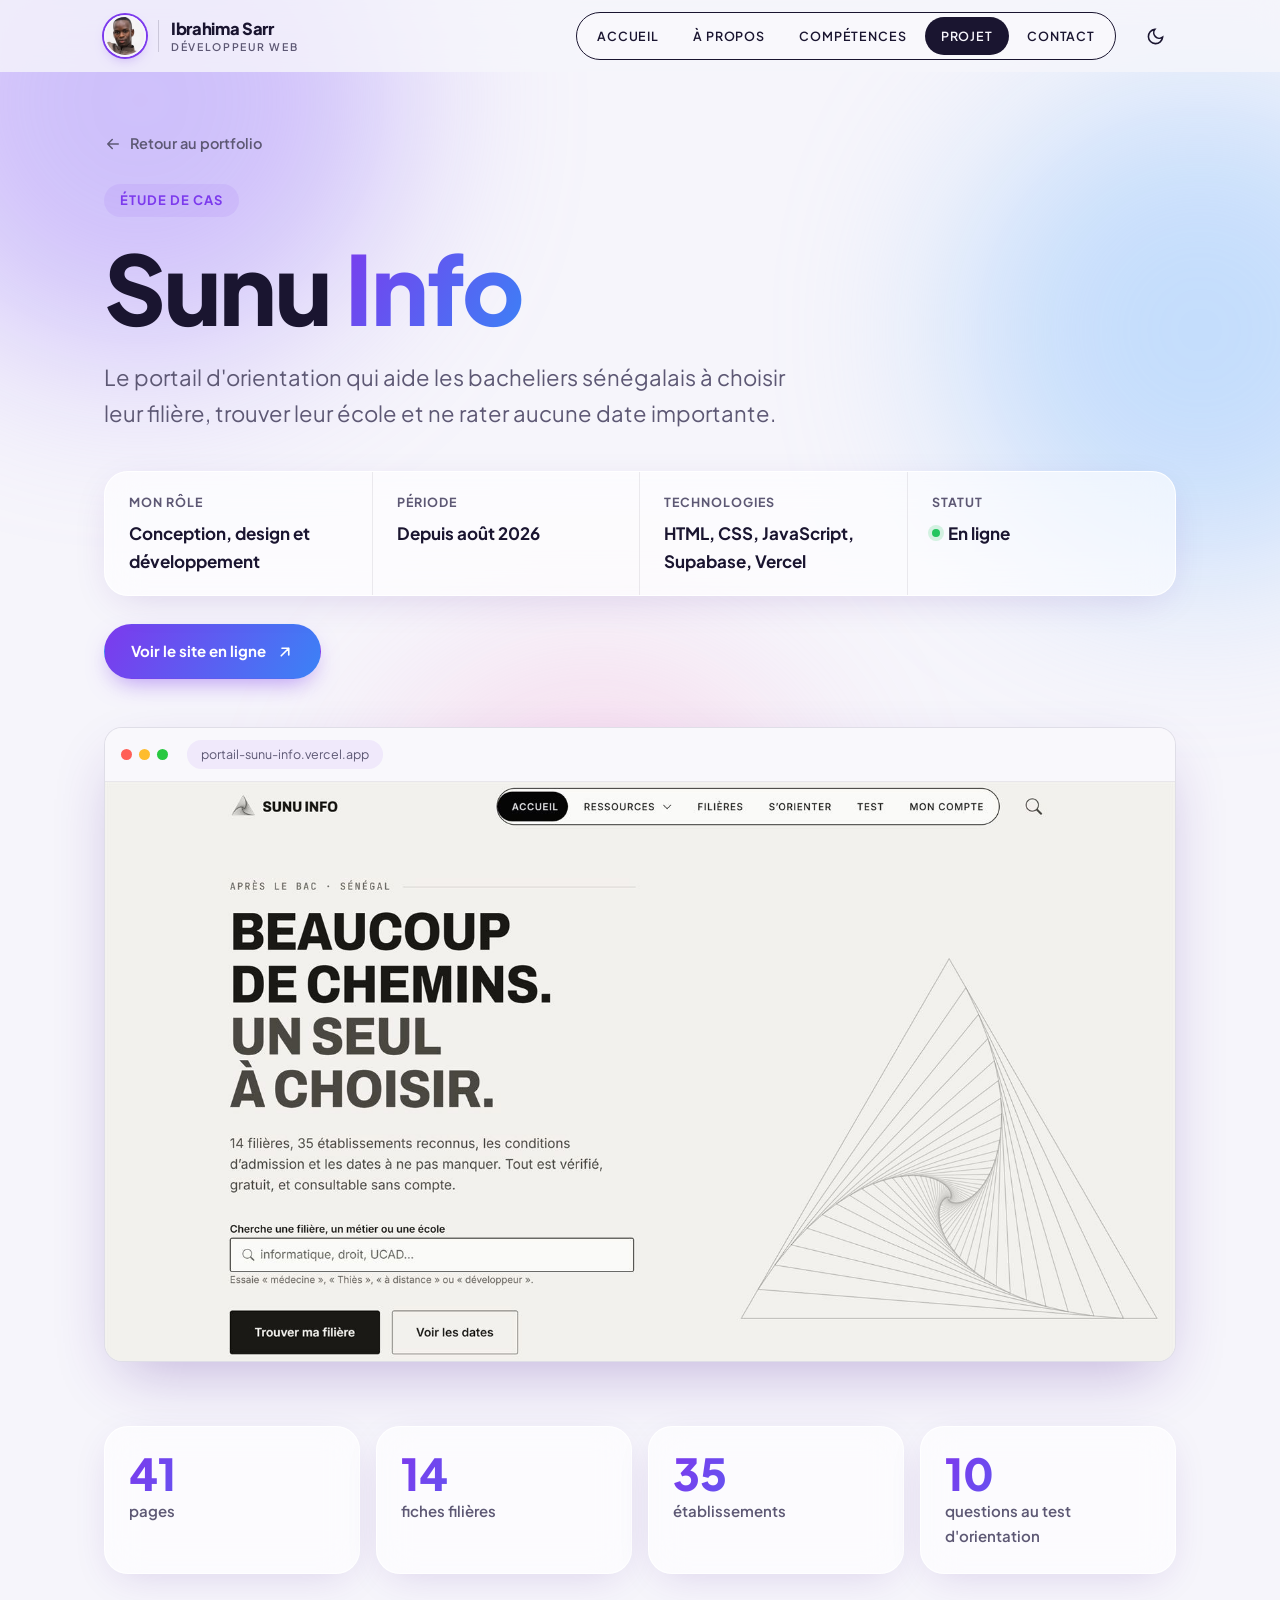
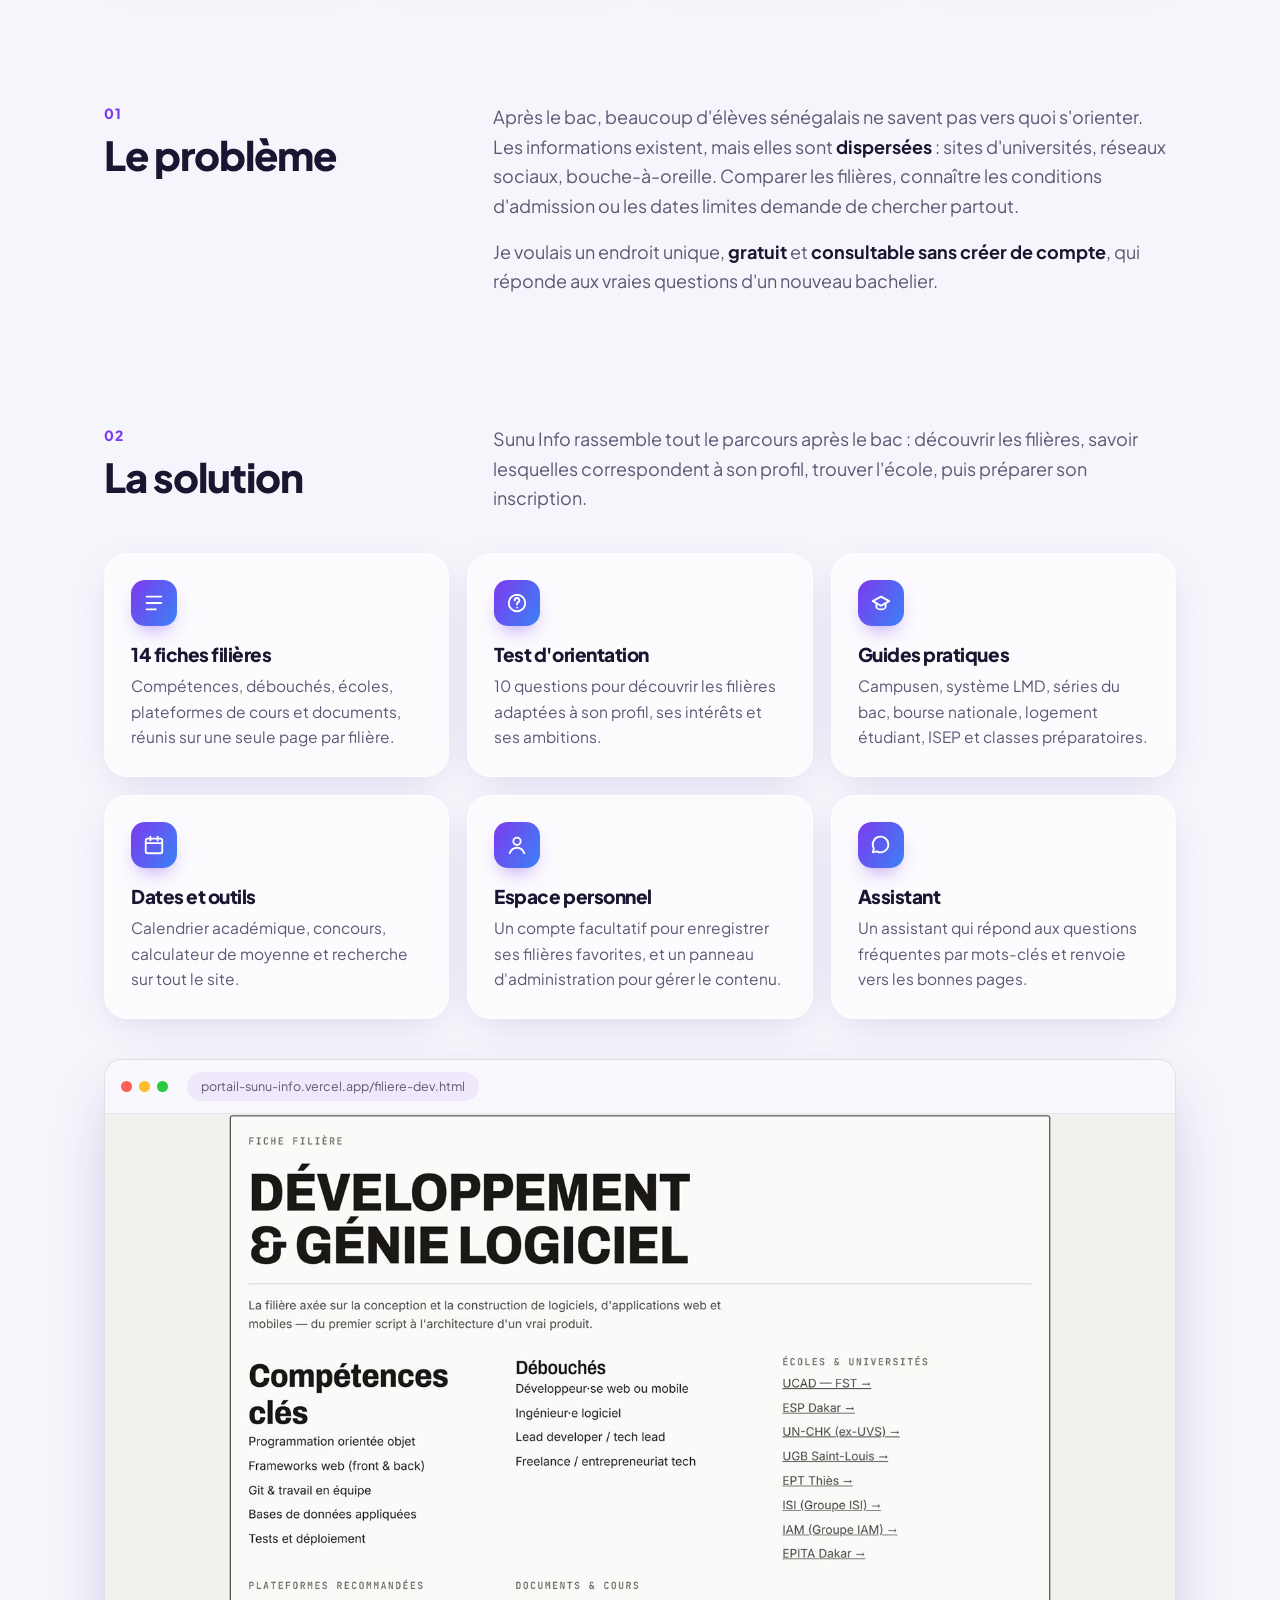
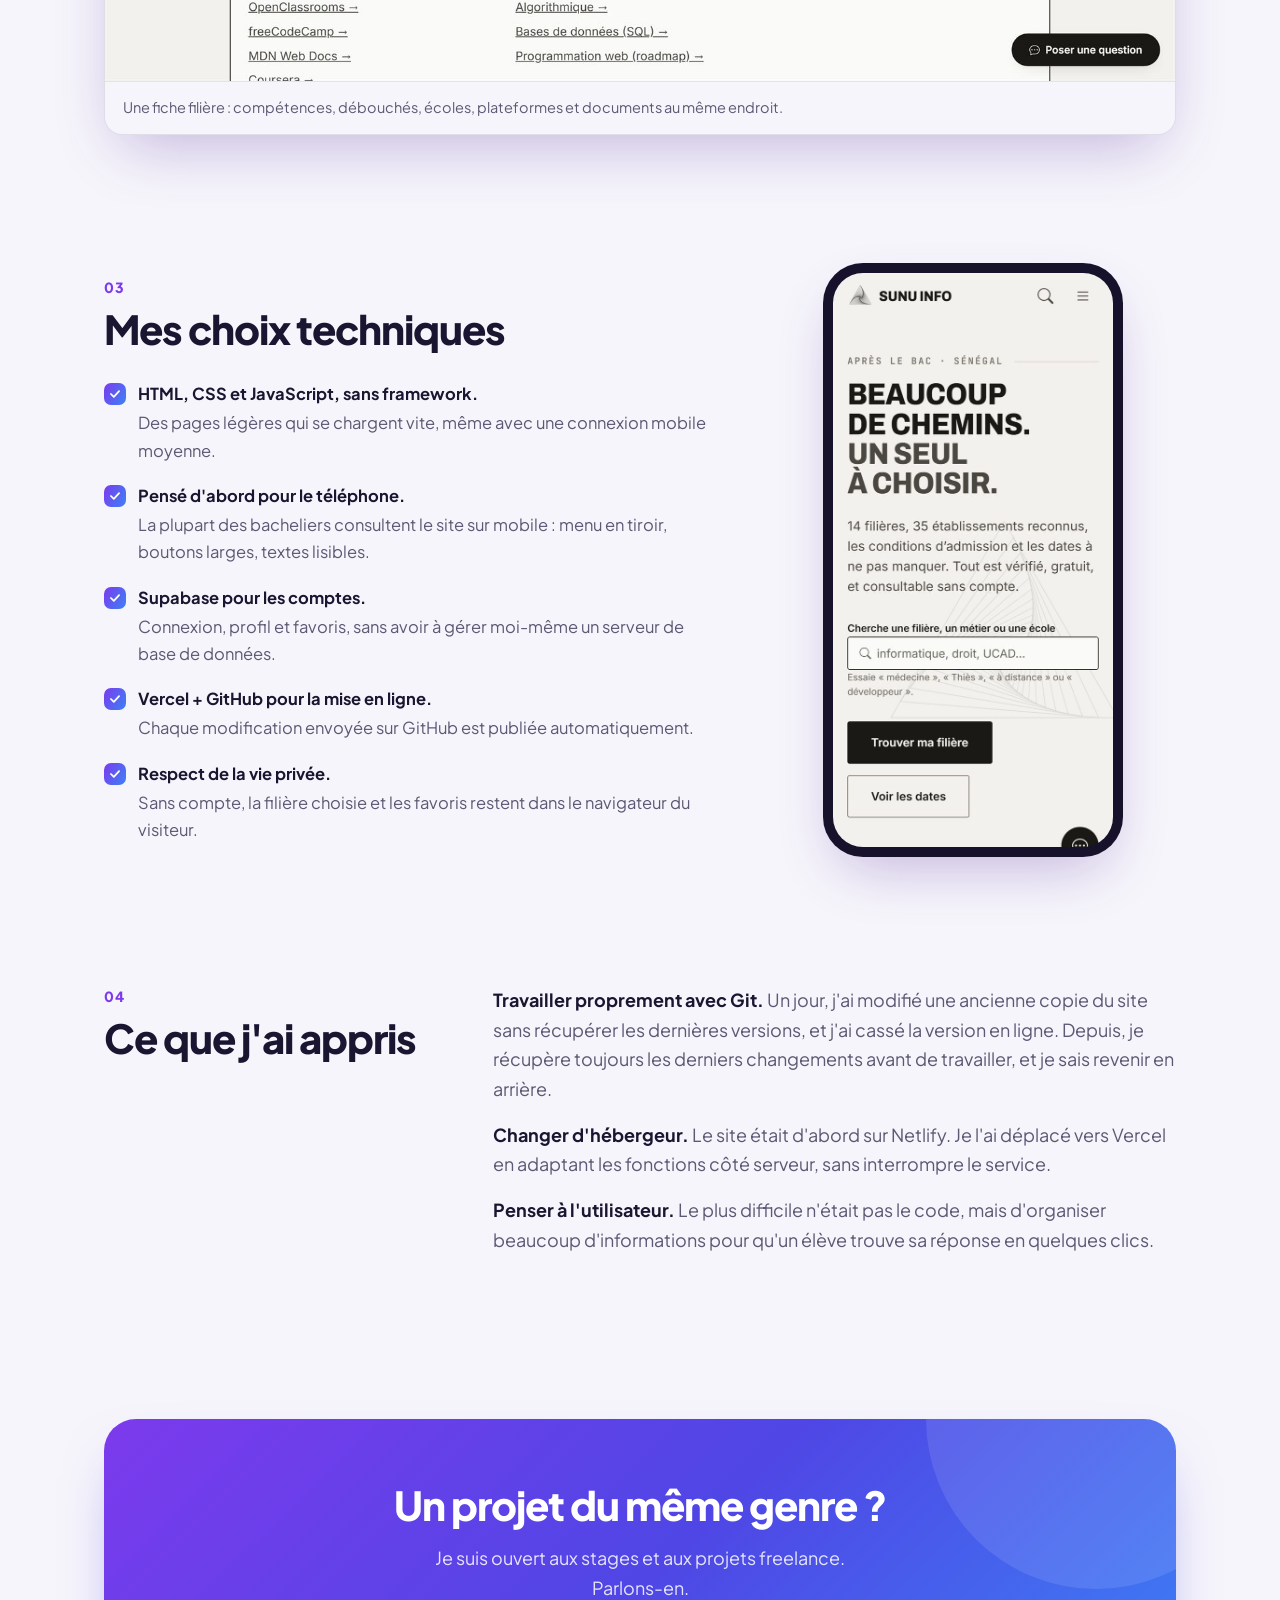
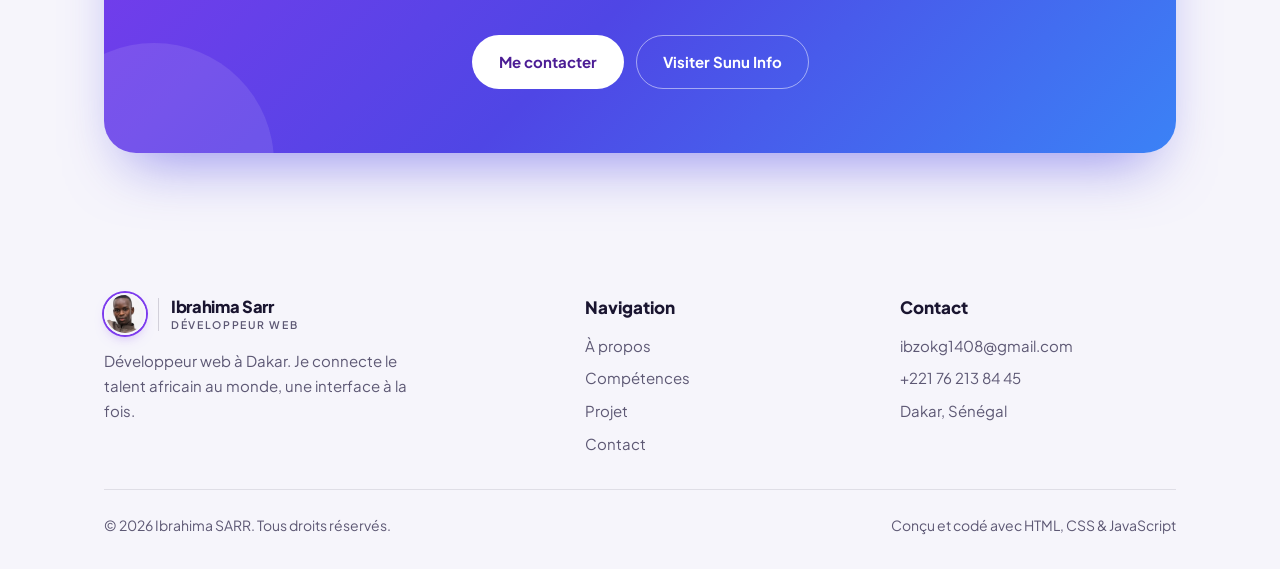
==== sunu-info.html @ 71fe31dd "Étude de cas Sunu Info avec vraies captures d'écran - Nouvelle page sunu-info.html : problème, solut" ====
<!DOCTYPE html>
<html lang="fr">
<head>
  <meta charset="UTF-8">
  <meta name="viewport" content="width=device-width, initial-scale=1.0">

  <!-- ===== Référencement (SEO) ===== -->
  <title>Sunu Info, étude de cas — Ibrahima SARR</title>
  <meta name="description" content="Étude de cas de Sunu Info, le portail d'orientation après le bac au Sénégal conçu et développé par Ibrahima SARR : problème, solution, choix techniques et apprentissages.">
  <meta name="author" content="Ibrahima SARR">
  <link rel="canonical" href="https://portfolioibrahimasarr.vercel.app/sunu-info.html">
  <meta name="theme-color" content="#16122b">

  <meta property="og:type" content="article">
  <meta property="og:locale" content="fr_FR">
  <meta property="og:site_name" content="Ibrahima SARR">
  <meta property="og:title" content="Sunu Info, étude de cas — Ibrahima SARR">
  <meta property="og:description" content="Comment j'ai conçu un portail d'orientation gratuit pour les bacheliers sénégalais.">
  <meta property="og:url" content="https://portfolioibrahimasarr.vercel.app/sunu-info.html">
  <meta property="og:image" content="https://portfolioibrahimasarr.vercel.app/images/sunu-info.png">
  <meta property="og:image:width" content="1200">
  <meta property="og:image:height" content="630">
  <meta name="twitter:card" content="summary_large_image">
  <meta name="twitter:title" content="Sunu Info, étude de cas — Ibrahima SARR">
  <meta name="twitter:description" content="Comment j'ai conçu un portail d'orientation gratuit pour les bacheliers sénégalais.">
  <meta name="twitter:image" content="https://portfolioibrahimasarr.vercel.app/images/sunu-info.png">

  <link rel="icon" href="images/favicon.svg" type="image/svg+xml">

  <link rel="preconnect" href="https://fonts.googleapis.com">
  <link rel="preconnect" href="https://fonts.gstatic.com" crossorigin>
  <link href="https://fonts.googleapis.com/css2?family=Plus+Jakarta+Sans:wght@400;500;600;700;800&display=swap" rel="stylesheet">

  <link rel="stylesheet" href="style.css">

  <script>
    try {
      var t = localStorage.getItem('theme');
      if (t) document.documentElement.setAttribute('data-theme', t);
    } catch (e) {}
  </script>
</head>
<body>

  <div class="fond-deco" aria-hidden="true">
    <span class="tache tache--1"></span>
    <span class="tache tache--2"></span>
    <span class="tache tache--3"></span>
  </div>

  <!-- ===== EN-TÊTE ===== -->
  <header class="entete" id="entete">
    <div class="conteneur entete__barre">
      <a href="index.html" class="logo" aria-label="Retour à l'accueil du portfolio">
        <img class="logo__mark" src="images/ibrahima-sarr-portrait.jpg" alt="" width="40" height="40">
        <span class="logo__texte"><span class="logo__nom">Ibrahima Sarr</span><span class="logo__role">Développeur web</span></span>
      </a>

      <nav class="nav" id="nav" aria-label="Navigation principale">
        <span class="nav__pilule" aria-hidden="true"></span>
        <a href="index.html#accueil">Accueil</a>
        <a href="index.html#apropos">À propos</a>
        <a href="index.html#competences">Compétences</a>
        <a href="index.html#projets" aria-current="page">Projet</a>
        <a href="index.html#contact">Contact</a>
      </nav>

      <div class="entete__actions">
        <button class="btn-icone" id="btn-theme" type="button" aria-label="Changer de thème">
          <svg class="ico-lune" viewBox="0 0 24 24" aria-hidden="true"><path d="M21 12.8A9 9 0 1 1 11.2 3a7 7 0 0 0 9.8 9.8z"/></svg>
          <svg class="ico-soleil" viewBox="0 0 24 24" aria-hidden="true"><circle cx="12" cy="12" r="4"/><path d="M12 2v2M12 20v2M4.9 4.9l1.4 1.4M17.7 17.7l1.4 1.4M2 12h2M20 12h2M4.9 19.1l1.4-1.4M17.7 6.3l1.4-1.4"/></svg>
        </button>
        <button class="btn-icone burger" id="btn-menu" type="button" aria-label="Ouvrir le menu" aria-expanded="false" aria-controls="nav">
          <span></span><span></span><span></span>
        </button>
      </div>
    </div>
    <span class="progression" id="progression" aria-hidden="true"></span>
  </header>

  <main class="cas" id="haut-de-page">

    <!-- ===== EN-TÊTE DE L'ÉTUDE DE CAS ===== -->
    <section class="cas__intro">
      <div class="conteneur">
        <a href="index.html#projets" class="cas__retour">
          <svg viewBox="0 0 24 24" aria-hidden="true"><path d="M19 12H5M11 6l-6 6 6 6"/></svg>
          Retour au portfolio
        </a>
        <p class="surtitre">Étude de cas</p>
        <h1>Sunu <span class="degrade">Info</span></h1>
        <p class="cas__accroche">
          Le portail d'orientation qui aide les bacheliers sénégalais à choisir leur filière,
          trouver leur école et ne rater aucune date importante.
        </p>

        <dl class="cas__fiche verre">
          <div><dt>Mon rôle</dt><dd>Conception, design et développement</dd></div>
          <div><dt>Période</dt><dd>Depuis août 2026</dd></div>
          <div><dt>Technologies</dt><dd>HTML, CSS, JavaScript, Supabase, Vercel</dd></div>
          <div><dt>Statut</dt><dd><span class="point"></span> En ligne</dd></div>
        </dl>

        <div class="cas__boutons">
          <a href="https://portail-sunu-info.vercel.app" target="_blank" rel="noopener" class="btn btn--plein">
            Voir le site en ligne
            <svg viewBox="0 0 24 24" aria-hidden="true"><path d="M7 17 17 7M8 7h9v9"/></svg>
          </a>
        </div>
      </div>
    </section>

    <!-- Capture principale dans un faux navigateur -->
    <div class="conteneur">
      <figure class="navigateur revele">
        <div class="navigateur__barre" aria-hidden="true">
          <span></span><span></span><span></span>
          <em>portail-sunu-info.vercel.app</em>
        </div>
        <img src="images/sunu-info/accueil.jpg" alt="Page d'accueil de Sunu Info : « Beaucoup de chemins. Un seul à choisir. » avec une barre de recherche" width="1600" height="867" decoding="async">
      </figure>
    </div>

    <!-- ===== CHIFFRES ===== -->
    <section class="section section--serree">
      <div class="conteneur">
        <ul class="cas__chiffres revele">
          <li class="verre"><strong class="degrade" data-compteur="41">41</strong><span>pages</span></li>
          <li class="verre"><strong class="degrade" data-compteur="14">14</strong><span>fiches filières</span></li>
          <li class="verre"><strong class="degrade" data-compteur="35">35</strong><span>établissements</span></li>
          <li class="verre"><strong class="degrade" data-compteur="10">10</strong><span>questions au test d'orientation</span></li>
        </ul>
      </div>
    </section>

    <!-- ===== LE PROBLÈME ===== -->
    <section class="section section--serree">
      <div class="conteneur cas__bloc revele">
        <div class="cas__titre">
          <p class="cas__numero">01</p>
          <h2>Le problème</h2>
        </div>
        <div class="cas__texte">
          <p>
            Après le bac, beaucoup d'élèves sénégalais ne savent pas vers quoi s'orienter. Les informations
            existent, mais elles sont <strong>dispersées</strong> : sites d'universités, réseaux sociaux,
            bouche-à-oreille. Comparer les filières, connaître les conditions d'admission ou les dates
            limites demande de chercher partout.
          </p>
          <p>
            Je voulais un endroit unique, <strong>gratuit</strong> et <strong>consultable sans créer de compte</strong>,
            qui réponde aux vraies questions d'un nouveau bachelier.
          </p>
        </div>
      </div>
    </section>

    <!-- ===== LA SOLUTION ===== -->
    <section class="section section--serree">
      <div class="conteneur">
        <div class="cas__bloc revele">
          <div class="cas__titre">
            <p class="cas__numero">02</p>
            <h2>La solution</h2>
          </div>
          <div class="cas__texte">
            <p>
              Sunu Info rassemble tout le parcours après le bac : découvrir les filières, savoir lesquelles
              correspondent à son profil, trouver l'école, puis préparer son inscription.
            </p>
          </div>
        </div>

        <div class="cas__fonctions">
          <article class="fonction verre lumiere revele">
            <span class="fonction__ico"><svg viewBox="0 0 24 24" aria-hidden="true"><path d="M4 5h16M4 12h16M4 19h10"/></svg></span>
            <h3>14 fiches filières</h3>
            <p>Compétences, débouchés, écoles, plateformes de cours et documents, réunis sur une seule page par filière.</p>
          </article>
          <article class="fonction verre lumiere revele">
            <span class="fonction__ico"><svg viewBox="0 0 24 24" aria-hidden="true"><circle cx="12" cy="12" r="9"/><path d="M9.5 9a2.5 2.5 0 1 1 3.5 2.3c-.6.3-1 .9-1 1.6v.6M12 17h.01"/></svg></span>
            <h3>Test d'orientation</h3>
            <p>10 questions pour découvrir les filières adaptées à son profil, ses intérêts et ses ambitions.</p>
          </article>
          <article class="fonction verre lumiere revele">
            <span class="fonction__ico"><svg viewBox="0 0 24 24" aria-hidden="true"><path d="M3 10 12 5l9 5-9 5-9-5z"/><path d="M7 12v4c0 1.5 2.2 3 5 3s5-1.5 5-3v-4"/></svg></span>
            <h3>Guides pratiques</h3>
            <p>Campusen, système LMD, séries du bac, bourse nationale, logement étudiant, ISEP et classes préparatoires.</p>
          </article>
          <article class="fonction verre lumiere revele">
            <span class="fonction__ico"><svg viewBox="0 0 24 24" aria-hidden="true"><rect x="3" y="5" width="18" height="16" rx="2"/><path d="M3 10h18M8 3v4M16 3v4"/></svg></span>
            <h3>Dates et outils</h3>
            <p>Calendrier académique, concours, calculateur de moyenne et recherche sur tout le site.</p>
          </article>
          <article class="fonction verre lumiere revele">
            <span class="fonction__ico"><svg viewBox="0 0 24 24" aria-hidden="true"><circle cx="12" cy="8" r="4"/><path d="M4 21c1.5-4 4.5-6 8-6s6.5 2 8 6"/></svg></span>
            <h3>Espace personnel</h3>
            <p>Un compte facultatif pour enregistrer ses filières favorites, et un panneau d'administration pour gérer le contenu.</p>
          </article>
          <article class="fonction verre lumiere revele">
            <span class="fonction__ico"><svg viewBox="0 0 24 24" aria-hidden="true"><path d="M20 11.5a8.5 8.5 0 0 1-12.6 7.4L3 20l1.2-4.2A8.5 8.5 0 1 1 20 11.5z"/></svg></span>
            <h3>Assistant</h3>
            <p>Un assistant qui répond aux questions fréquentes par mots-clés et renvoie vers les bonnes pages.</p>
          </article>
        </div>

        <figure class="navigateur revele">
          <div class="navigateur__barre" aria-hidden="true">
            <span></span><span></span><span></span>
            <em>portail-sunu-info.vercel.app/filiere-dev.html</em>
          </div>
          <img src="images/sunu-info/fiche-filiere.jpg" alt="Fiche de la filière Développement et génie logiciel : compétences clés, débouchés et écoles" width="1600" height="848" loading="lazy" decoding="async">
          <figcaption>Une fiche filière : compétences, débouchés, écoles, plateformes et documents au même endroit.</figcaption>
        </figure>
      </div>
    </section>

    <!-- ===== CHOIX TECHNIQUES ===== -->
    <section class="section section--serree">
      <div class="conteneur cas__mobile">
        <div class="revele">
          <div class="cas__titre">
            <p class="cas__numero">03</p>
            <h2>Mes choix techniques</h2>
          </div>
          <ul class="cas__choix">
            <li>
              <strong>HTML, CSS et JavaScript, sans framework.</strong>
              Des pages légères qui se chargent vite, même avec une connexion mobile moyenne.
            </li>
            <li>
              <strong>Pensé d'abord pour le téléphone.</strong>
              La plupart des bacheliers consultent le site sur mobile : menu en tiroir, boutons larges, textes lisibles.
            </li>
            <li>
              <strong>Supabase pour les comptes.</strong>
              Connexion, profil et favoris, sans avoir à gérer moi-même un serveur de base de données.
            </li>
            <li>
              <strong>Vercel + GitHub pour la mise en ligne.</strong>
              Chaque modification envoyée sur GitHub est publiée automatiquement.
            </li>
            <li>
              <strong>Respect de la vie privée.</strong>
              Sans compte, la filière choisie et les favoris restent dans le navigateur du visiteur.
            </li>
          </ul>
        </div>
        <figure class="telephone revele">
          <img src="images/sunu-info/mobile.jpg" alt="Accueil de Sunu Info sur téléphone" width="600" height="1231" loading="lazy" decoding="async">
        </figure>
      </div>
    </section>

    <!-- ===== APPRENTISSAGES ===== -->
    <section class="section section--serree">
      <div class="conteneur cas__bloc revele">
        <div class="cas__titre">
          <p class="cas__numero">04</p>
          <h2>Ce que j'ai appris</h2>
        </div>
        <div class="cas__texte">
          <p>
            <strong>Travailler proprement avec Git.</strong> Un jour, j'ai modifié une ancienne copie du site
            sans récupérer les dernières versions, et j'ai cassé la version en ligne. Depuis, je récupère
            toujours les derniers changements avant de travailler, et je sais revenir en arrière.
          </p>
          <p>
            <strong>Changer d'hébergeur.</strong> Le site était d'abord sur Netlify. Je l'ai déplacé vers Vercel
            en adaptant les fonctions côté serveur, sans interrompre le service.
          </p>
          <p>
            <strong>Penser à l'utilisateur.</strong> Le plus difficile n'était pas le code, mais d'organiser
            beaucoup d'informations pour qu'un élève trouve sa réponse en quelques clics.
          </p>
        </div>
      </div>
    </section>

    <!-- ===== APPEL À L'ACTION ===== -->
    <section class="section">
      <div class="conteneur">
        <div class="contact contact--centre revele">
          <div class="contact__texte">
            <h2>Un projet du même genre&nbsp;?</h2>
            <p class="contact__intro">Je suis ouvert aux stages et aux projets freelance. Parlons-en.</p>
            <div class="contact__boutons">
              <a href="index.html#contact" class="btn btn--blanc">Me contacter</a>
              <a href="https://portail-sunu-info.vercel.app" target="_blank" rel="noopener" class="btn btn--transparent">Visiter Sunu Info</a>
            </div>
          </div>
        </div>
      </div>
    </section>

  </main>

  <!-- ===== PIED DE PAGE ===== -->
  <footer class="pied">
    <div class="conteneur">
      <div class="pied__grille">
        <div class="pied__marque">
          <a href="index.html" class="logo">
            <img class="logo__mark" src="images/ibrahima-sarr-portrait.jpg" alt="" width="40" height="40">
            <span class="logo__texte"><span class="logo__nom">Ibrahima Sarr</span><span class="logo__role">Développeur web</span></span>
          </a>
          <p>Développeur web à Dakar. Je connecte le talent africain au monde, une interface à la fois.</p>
        </div>
        <div>
          <p class="pied__titre">Navigation</p>
          <ul class="pied__liens">
            <li><a href="index.html#apropos">À propos</a></li>
            <li><a href="index.html#competences">Compétences</a></li>
            <li><a href="index.html#projets">Projet</a></li>
            <li><a href="index.html#contact">Contact</a></li>
          </ul>
        </div>
        <div>
          <p class="pied__titre">Contact</p>
          <ul class="pied__liens">
            <li><a href="mailto:ibzokg1408@gmail.com">ibzokg1408@gmail.com</a></li>
            <li><a href="tel:+221762138445">+221 76 213 84 45</a></li>
            <li>Dakar, Sénégal</li>
          </ul>
        </div>
      </div>
      <div class="pied__bas">
        <p>© <span id="annee">2026</span> Ibrahima SARR. Tous droits réservés.</p>
        <p>Conçu et codé avec HTML, CSS &amp; JavaScript</p>
      </div>
    </div>
  </footer>

  <a href="#haut-de-page" class="haut" id="haut" aria-label="Retour en haut">
    <svg class="haut__anneau" viewBox="0 0 48 48" aria-hidden="true"><circle cx="24" cy="24" r="22"/><circle class="haut__progres" id="haut-progres" cx="24" cy="24" r="22"/></svg>
    <svg class="haut__fleche" viewBox="0 0 24 24" aria-hidden="true"><path d="M12 19V5M6 11l6-6 6 6"/></svg>
  </a>

  <div class="toast" id="toast" role="status" aria-live="polite"></div>

  <script src="script.js"></script>
</body>
</html>
---- style.css ----
/* =========================================================
   Portfolio — Ibrahima SARR
   Style « moderne et lumineux » : fond clair, dégradés
   violet / bleu, cartes en verre. Mode sombre disponible.
   ========================================================= */

/* ----- Couleurs et réglages ----- */
:root {
  --fond: #f6f5fb;
  --texte: #1a1530;
  --texte-doux: #5d5874;
  --violet: #7c3aed;
  --bleu: #3b82f6;
  --rose: #ec4899;
  --degrade: linear-gradient(120deg, var(--violet), var(--bleu));
  --verre: rgba(255, 255, 255, .62);
  --verre-bord: rgba(255, 255, 255, .9);
  --puce: rgba(124, 58, 237, .08);
  --puce-texte: #5b21b6;
  --ombre: 0 10px 40px -12px rgba(76, 29, 149, .18);
  --ombre-forte: 0 24px 60px -18px rgba(76, 29, 149, .32);
  --tache-opacite: .5;

  --rayon: 24px;
  --largeur: 1120px;
  --police: "Plus Jakarta Sans", system-ui, sans-serif;
  color-scheme: light;
}

/* Thème sombre : choisi par le bouton */
:root[data-theme="dark"] {
  --fond: #0e0b1f;
  --texte: #f1eefb;
  --texte-doux: #a9a3c2;
  --violet: #a78bfa;
  --bleu: #60a5fa;
  --verre: rgba(255, 255, 255, .055);
  --verre-bord: rgba(255, 255, 255, .1);
  --puce: rgba(167, 139, 250, .12);
  --puce-texte: #d8ccff;
  --ombre: 0 10px 40px -12px rgba(0, 0, 0, .5);
  --ombre-forte: 0 24px 60px -18px rgba(0, 0, 0, .7);
  --tache-opacite: .28;
  color-scheme: dark;
}

/* ----- Base ----- */
*, *::before, *::after { box-sizing: border-box; }
html { scroll-behavior: smooth; scroll-padding-top: 100px; }
body {
  margin: 0;
  background: var(--fond);
  color: var(--texte);
  font-family: var(--police);
  font-size: 17px;
  line-height: 1.65;
  -webkit-font-smoothing: antialiased;
  overflow-x: hidden;
  transition: background .3s, color .3s;
}
img { max-width: 100%; display: block; }
a { color: inherit; }
h1, h2, h3 { line-height: 1.12; margin: 0; letter-spacing: -0.025em; font-weight: 800; }
p { margin: 0; }
ul { margin: 0; }
:focus-visible { outline: 2px solid var(--violet); outline-offset: 3px; border-radius: 8px; }

.conteneur { width: 100%; max-width: var(--largeur); margin: 0 auto; padding: 0 24px; }

/* Texte en dégradé */
.degrade {
  background: var(--degrade);
  -webkit-background-clip: text; background-clip: text;
  color: transparent;
}

/* Effet verre réutilisable */
.verre {
  background: var(--verre);
  border: 1px solid var(--verre-bord);
  border-radius: var(--rayon);
  box-shadow: var(--ombre);
  backdrop-filter: blur(18px);
  -webkit-backdrop-filter: blur(18px);
}

/* ----- Fond décoratif ----- */
.fond-deco { position: fixed; inset: 0; z-index: -1; overflow: hidden; pointer-events: none; }
.tache { position: absolute; border-radius: 50%; filter: blur(90px); opacity: var(--tache-opacite); }
.tache--1 { width: 520px; height: 520px; background: #a78bfa; top: -160px; left: -120px; }
.tache--2 { width: 480px; height: 480px; background: #93c5fd; top: 10%; right: -160px; }
.tache--3 { width: 420px; height: 420px; background: #f9a8d4; bottom: -180px; left: 30%; opacity: calc(var(--tache-opacite) * .7); }

/* ----- Boutons ----- */
.btn {
  display: inline-flex; align-items: center; justify-content: center; gap: 10px;
  padding: 14px 26px; border-radius: 999px;
  font-weight: 700; font-size: 15px; text-decoration: none;
  border: 1px solid transparent; cursor: pointer;
  transition: transform .2s, box-shadow .2s, background .2s;
}
.btn:hover { transform: translateY(-2px); }
.btn svg { width: 18px; height: 18px; fill: none; stroke: currentColor; stroke-width: 2.2; stroke-linecap: round; stroke-linejoin: round; }
.btn--plein { background: var(--degrade); color: #fff; box-shadow: 0 10px 24px -8px rgba(124, 58, 237, .55); }
.btn--plein:hover { box-shadow: 0 14px 30px -8px rgba(124, 58, 237, .7); }
.btn--verre { background: var(--verre); border-color: var(--verre-bord); color: var(--texte); backdrop-filter: blur(12px); box-shadow: var(--ombre); }
.btn--blanc { background: #fff; color: #4c1d95; }
.btn--transparent { color: #fff; border-color: rgba(255, 255, 255, .5); }
.btn--transparent:hover { background: rgba(255, 255, 255, .12); }
.ico-github { fill: currentColor !important; stroke: none !important; }

.btn-icone {
  width: 42px; height: 42px; border-radius: 50%;
  display: grid; place-items: center;
  background: transparent; border: 0; color: var(--texte);
  cursor: pointer; transition: background .2s;
}
.btn-icone:hover { background: var(--puce); }
.btn-icone svg { width: 19px; height: 19px; fill: none; stroke: currentColor; stroke-width: 2; stroke-linecap: round; }

/* Icône lune en clair, soleil en sombre */
.ico-soleil { display: none; }
:root[data-theme="dark"] .ico-lune { display: none; }
:root[data-theme="dark"] .ico-soleil { display: block; }

/* ----- En-tête : même principe que la barre de Sunu Info -----
   Barre pleine largeur floutée, liens en majuscules dans une pilule bordée,
   une pastille foncée glisse sous le lien actif / survolé.
   Le flou est porté par ::before : un backdrop-filter sur l'en-tête lui-même
   deviendrait le bloc conteneur du tiroir mobile en position fixe. */
.entete {
  position: fixed; top: 0; left: 0; right: 0; z-index: 50;
  border-bottom: 1px solid transparent;
  transition: border-color .2s, box-shadow .2s;
}
.entete::before {
  content: ""; position: absolute; inset: 0; z-index: -1;
  background: color-mix(in srgb, var(--fond) 80%, transparent);
  backdrop-filter: saturate(1.4) blur(14px); -webkit-backdrop-filter: saturate(1.4) blur(14px);
}
.entete.defile { border-bottom-color: color-mix(in srgb, var(--texte) 10%, transparent); box-shadow: 0 6px 24px -14px rgba(26, 21, 48, .25); }
.entete__barre { display: flex; align-items: center; gap: 12px; min-height: 72px; }

/* Logo : photo ronde + nom et métier sur deux lignes */
.logo {
  position: relative; z-index: 2;
  display: flex; align-items: center; gap: 12px; margin-right: auto;
  text-decoration: none; white-space: nowrap;
}
.logo__mark {
  width: 42px; height: 42px; border-radius: 50%; flex-shrink: 0; object-fit: cover;
  border: 2px solid var(--fond);
  box-shadow: 0 0 0 2px var(--violet), 0 6px 14px -6px rgba(124, 58, 237, .55);
}
.logo__texte { display: flex; flex-direction: column; line-height: 1.1; padding-left: 12px; border-left: 1px solid color-mix(in srgb, var(--texte) 16%, transparent); }
.logo__nom { font-size: 16.5px; font-weight: 800; letter-spacing: -0.02em; }
.logo__role {
  margin-top: 3px; font-size: 10.5px; font-weight: 600; letter-spacing: .16em; text-transform: uppercase;
  color: var(--texte-doux);
}

/* Bureau : pilule bordée */
.nav {
  position: relative; isolation: isolate;
  display: flex; align-items: center; gap: 2px;
  padding: 4px; margin-right: 6px;
  border: 1px solid var(--texte); border-radius: 999px;
  background: color-mix(in srgb, var(--fond) 70%, #fff);
}
:root[data-theme="dark"] .nav { background: color-mix(in srgb, var(--fond) 85%, #fff); }
.nav a {
  position: relative; z-index: 1;
  display: flex; align-items: center; min-height: 38px; padding: 0 16px;
  border-radius: 999px; text-decoration: none; white-space: nowrap;
  font-size: 12.5px; font-weight: 600; letter-spacing: .07em; text-transform: uppercase;
  color: var(--texte); transition: color .25s;
}
.nav a.sous-pilule { color: var(--fond); }
.nav__pilule {
  position: absolute; z-index: 0; top: 4px; left: 0;
  height: 38px; width: 0; border-radius: 999px;
  background: var(--texte); opacity: 0; pointer-events: none;
  transition: transform .45s cubic-bezier(.22, 1, .36, 1), width .45s cubic-bezier(.22, 1, .36, 1), opacity .2s;
}

.entete__actions { position: relative; z-index: 2; display: flex; gap: 4px; }
.burger { display: none; flex-direction: column; align-items: center; justify-content: center; gap: 4px; padding: 0; }
.burger span { display: block; width: 18px; height: 2px; background: currentColor; border-radius: 2px; transition: transform .25s, opacity .25s; }
.burger[aria-expanded="true"] span:nth-child(1) { transform: translateY(6px) rotate(45deg); }
.burger[aria-expanded="true"] span:nth-child(2) { opacity: 0; }
.burger[aria-expanded="true"] span:nth-child(3) { transform: translateY(-6px) rotate(-45deg); }

/* ----- Accueil ----- */
.hero { position: relative; min-height: 100vh; min-height: 100svh; display: flex; align-items: center; padding: 140px 0 100px; }
.hero__grille { display: grid; grid-template-columns: 1.25fr .85fr; gap: 56px; align-items: center; }

.hero__pastilles { display: flex; flex-wrap: wrap; gap: 10px; margin-bottom: 26px; }
.pastille {
  display: inline-flex; align-items: center; gap: 10px;
  padding: 8px 16px; border-radius: 999px;
  background: var(--verre); border: 1px solid var(--verre-bord); backdrop-filter: blur(12px);
  font-size: 14px; font-weight: 600; color: var(--texte-doux);
}
.pastille svg { width: 16px; height: 16px; fill: none; stroke: var(--violet); stroke-width: 2; }

/* Dégradé qui ondule doucement */
.degrade--anime {
  background: linear-gradient(110deg, var(--violet), var(--bleu), var(--rose), var(--violet));
  background-size: 300% 100%;
  -webkit-background-clip: text; background-clip: text;
  animation: ondule 8s ease-in-out infinite;
}
@keyframes ondule { 50% { background-position: 100% 0; } }

/* Effet machine à écrire */
.machine { background: var(--degrade); -webkit-background-clip: text; background-clip: text; color: transparent; }
.machine__curseur {
  display: inline-block; width: 3px; height: 1em; margin-left: 3px; vertical-align: -0.12em;
  border-radius: 2px; background: var(--violet); animation: clignote 1s steps(1) infinite;
}
@keyframes clignote { 50% { opacity: 0; } }
.sr-only { position: absolute; width: 1px; height: 1px; overflow: hidden; clip: rect(0 0 0 0); white-space: nowrap; }

/* Indicateur « faites défiler » */
.defiler {
  position: absolute; left: 50%; bottom: 28px; translate: -50% 0;
  width: 26px; height: 42px; border-radius: 999px; border: 2px solid color-mix(in srgb, var(--texte) 30%, transparent);
}
.defiler span {
  position: absolute; left: 50%; top: 8px; translate: -50% 0;
  width: 4px; height: 8px; border-radius: 4px; background: var(--violet);
  animation: molette 1.8s ease-in-out infinite;
}
@keyframes molette { 0% { opacity: 0; transform: translateY(0); } 30% { opacity: 1; } 100% { opacity: 0; transform: translateY(14px); } }
.point { display: inline-block; width: 8px; height: 8px; border-radius: 50%; background: #22c55e; box-shadow: 0 0 0 4px rgba(34, 197, 94, .18); flex-shrink: 0; }

.hero h1 { font-size: clamp(42px, 6.4vw, 76px); }
.main { display: inline-block; transform-origin: 70% 70%; animation: coucou 2.4s ease-in-out 1s 2; }
@keyframes coucou {
  0%, 60%, 100% { transform: rotate(0); }
  10%, 30% { transform: rotate(14deg); }
  20%, 40% { transform: rotate(-8deg); }
}
.hero__titre { font-size: clamp(19px, 2.2vw, 24px); font-weight: 700; margin-top: 18px; }
.hero__intro { color: var(--texte-doux); max-width: 540px; margin-top: 16px; font-size: 18px; }
.hero__boutons { display: flex; flex-wrap: wrap; gap: 12px; margin-top: 34px; }

/* Carte profil */
.profil { position: relative; padding: 30px; }
.profil__tete { display: flex; align-items: center; gap: 16px; margin-bottom: 26px; }
.profil__avatar {
  width: 68px; height: 68px; border-radius: 22px; flex-shrink: 0;
  display: grid; place-items: center;
  background: var(--degrade); color: #fff; font-weight: 800; font-size: 22px;
  object-fit: cover; border: 3px solid #fff; outline: 2px solid var(--violet);
  box-shadow: 0 12px 24px -10px rgba(124, 58, 237, .6);
}
.profil__nom { font-weight: 800; font-size: 20px; }
.profil__role { color: var(--texte-doux); font-size: 15px; }
.profil__label { font-size: 13px; font-weight: 700; text-transform: uppercase; letter-spacing: .08em; color: var(--texte-doux); margin-bottom: 12px; }
.profil__liens { display: flex; gap: 10px; margin-top: 22px; }
.profil__liens a {
  width: 44px; height: 44px; border-radius: 14px;
  display: grid; place-items: center;
  background: var(--puce); color: var(--puce-texte);
  transition: transform .2s, background .2s, color .2s;
}
.profil__liens a:hover { transform: translateY(-3px); background: var(--degrade); color: #fff; }
.profil__liens svg, .coord__ico svg, .coord__copier svg {
  width: 20px; height: 20px; fill: none; stroke: currentColor; stroke-width: 1.9; stroke-linecap: round; stroke-linejoin: round;
}
svg.plein { fill: currentColor !important; stroke: none !important; }
.profil__dispo {
  display: flex; align-items: center; gap: 10px;
  margin-top: 18px; padding: 14px 16px; border-radius: 16px;
  background: rgba(34, 197, 94, .1); color: #15803d; font-weight: 600; font-size: 14.5px;
}
:root[data-theme="dark"] .profil__dispo { color: #86efac; }
.profil__flottant {
  position: absolute; padding: 8px 14px; border-radius: 999px;
  background: var(--fond); border: 1px solid var(--verre-bord); box-shadow: var(--ombre);
  font-size: 13px; font-weight: 700; color: var(--violet);
  animation: flotte 5s ease-in-out infinite;
}
.profil__flottant--1 { top: -16px; right: 24px; }
.profil__flottant--2 { bottom: -18px; left: -14px; animation-delay: -2.5s; }
@keyframes flotte { 50% { transform: translateY(-8px); } }

/* Puces (étiquettes) */
.puces { list-style: none; padding: 0; display: flex; flex-wrap: wrap; gap: 8px; }
.puces li {
  font-size: 13.5px; font-weight: 600; padding: 6px 14px; border-radius: 999px;
  background: var(--puce); color: var(--puce-texte);
}

/* ----- Sections ----- */
.section { padding: 100px 0; }
.section__tete { text-align: center; max-width: 680px; margin: 0 auto 52px; }
.surtitre {
  display: inline-block; margin-bottom: 16px;
  padding: 6px 16px; border-radius: 999px;
  background: var(--puce); color: var(--violet);
  font-size: 13px; font-weight: 700; text-transform: uppercase; letter-spacing: .08em;
}
.section h2 { font-size: clamp(30px, 4.4vw, 46px); }

/* À propos */
/* Photo à gauche (sur deux lignes), texte puis chiffres à droite */
.apropos {
  display: grid; grid-template-columns: .9fr 1.4fr; gap: 20px;
  grid-template-areas: "photo texte" "photo chiffres";
}
.apropos__photo { grid-area: photo; position: relative; margin: 0; }
.apropos__texte { grid-area: texte; }
.apropos .chiffres { grid-area: chiffres; grid-template-columns: repeat(3, minmax(0, 1fr)); }
.apropos .chiffres li { flex-direction: column; align-items: flex-start; gap: 6px; }
.apropos .chiffres strong { min-width: 0; }

/* Cadre en dégradé autour de la photo */
.apropos__cadre {
  height: 100%; padding: 6px; border-radius: 28px;
  background: linear-gradient(140deg, var(--violet), var(--bleu) 55%, var(--rose));
  box-shadow: var(--ombre-forte);
}
.apropos__cadre img {
  width: 100%; height: 100%; min-height: 420px; object-fit: cover; object-position: 50% 15%;
  border-radius: 22px; display: block;
}
.apropos__badge {
  position: absolute; display: inline-flex; align-items: center; gap: 8px;
  padding: 10px 16px; border-radius: 999px;
  background: var(--fond); border: 1px solid var(--verre-bord); box-shadow: var(--ombre-forte);
  font-size: 14px; font-weight: 700; color: var(--texte);
  animation: flotte 5s ease-in-out infinite;
}
.apropos__badge--1 { left: -14px; bottom: 64px; }
.apropos__badge--2 { right: -12px; top: 28px; animation-delay: -2.5s; }
.apropos__badge svg { width: 16px; height: 16px; fill: none; stroke: var(--violet); stroke-width: 2.2; stroke-linecap: round; stroke-linejoin: round; }
.apropos__texte { padding: 36px; }
.apropos__texte p { color: var(--texte-doux); font-size: 17.5px; }
.apropos__texte p + p { margin-top: 16px; }
.apropos__texte strong { color: var(--texte); }
.chiffres { list-style: none; padding: 0; display: grid; gap: 20px; }
.chiffres li { padding: 22px 26px; display: flex; align-items: center; gap: 18px; }
.chiffres strong { font-size: 38px; font-weight: 800; line-height: 1; min-width: 92px; }
.chiffres span { color: var(--texte-doux); font-weight: 600; }

/* Compétences */
.competences { display: grid; grid-template-columns: repeat(3, 1fr); gap: 22px; }
.comp-carte { padding: 32px; transition: transform .3s, box-shadow .3s; }
.comp-carte:hover { transform: translateY(-6px); box-shadow: var(--ombre-forte); }
.comp-carte__ico {
  width: 54px; height: 54px; border-radius: 16px; margin-bottom: 22px;
  display: grid; place-items: center; background: var(--degrade);
  box-shadow: 0 10px 20px -8px rgba(124, 58, 237, .55);
}
.comp-carte__ico svg { width: 26px; height: 26px; fill: none; stroke: #fff; stroke-width: 2; stroke-linecap: round; stroke-linejoin: round; }
.comp-carte h3 { font-size: 22px; margin-bottom: 8px; }
.comp-carte p { color: var(--texte-doux); font-size: 15.5px; margin-bottom: 22px; }

/* Projet */
.projet {
  display: grid; grid-template-columns: 1.15fr 1fr; overflow: hidden;
  padding: 14px; gap: 10px;
  transition: transform .3s, box-shadow .3s;
}
.projet:hover { transform: translateY(-4px); box-shadow: var(--ombre-forte); }
.projet__image {
  display: grid; place-items: center; border-radius: 16px; overflow: hidden;
  background: #f2f0ec;
}
.projet__image img { width: 100%; height: 100%; object-fit: cover; object-position: 0 0; transition: transform .6s; }
.projet:hover .projet__image img { transform: scale(1.03); }
.projet__corps { padding: 26px 28px; display: flex; flex-direction: column; gap: 16px; justify-content: center; align-items: flex-start; }
.projet__etiquette { display: inline-flex; align-items: center; gap: 8px; font-size: 14px; font-weight: 700; color: #16a34a; }
:root[data-theme="dark"] .projet__etiquette { color: #86efac; }
.projet h3 { font-size: 36px; }
.projet__corps > p:not(.projet__etiquette) { color: var(--texte-doux); }
.projet__boutons { display: flex; flex-wrap: wrap; gap: 10px; margin-top: 6px; }

/* Contact : grand bloc en dégradé, texte à gauche, coordonnées à droite */
.contact {
  display: grid; grid-template-columns: 1fr 1fr; gap: 48px; align-items: center;
  padding: 64px 56px; border-radius: 32px;
  background: linear-gradient(135deg, #7c3aed, #4f46e5 50%, #3b82f6);
  color: #fff; position: relative; overflow: hidden;
  box-shadow: 0 30px 60px -24px rgba(79, 70, 229, .6);
}
.contact::before, .contact::after {
  content: ""; position: absolute; border-radius: 50%;
  background: rgba(255, 255, 255, .1);
}
.contact::before { width: 340px; height: 340px; top: -170px; right: -90px; }
.contact::after { width: 240px; height: 240px; bottom: -130px; left: -70px; }
.contact > * { position: relative; }
.contact__surtitre {
  display: inline-block; margin-bottom: 16px; padding: 6px 16px; border-radius: 999px;
  background: rgba(255, 255, 255, .16); font-size: 13px; font-weight: 700; text-transform: uppercase; letter-spacing: .08em;
}
.contact h2 { font-size: clamp(32px, 4.4vw, 50px); }
.contact__intro { color: rgba(255, 255, 255, .85); font-size: 18px; margin: 16px 0 32px; max-width: 440px; }
.contact__boutons { display: flex; flex-wrap: wrap; gap: 12px; }

.coordonnees { list-style: none; padding: 0; display: grid; gap: 12px; }
.coord {
  display: flex; align-items: center; gap: 14px;
  padding: 14px 14px 14px 16px; border-radius: 20px;
  background: rgba(255, 255, 255, .12); border: 1px solid rgba(255, 255, 255, .22);
  backdrop-filter: blur(10px); -webkit-backdrop-filter: blur(10px);
  transition: background .2s, transform .2s;
}
.coord:hover { background: rgba(255, 255, 255, .2); transform: translateX(4px); }
.coord__ico {
  width: 46px; height: 46px; border-radius: 14px; flex-shrink: 0;
  display: grid; place-items: center; background: #fff; color: #5b21b6;
}
.coord__texte { display: flex; flex-direction: column; min-width: 0; flex: 1; }
.coord__label { font-size: 12.5px; font-weight: 600; text-transform: uppercase; letter-spacing: .08em; color: rgba(255, 255, 255, .7); }
.coord__valeur { font-weight: 700; font-size: 16.5px; color: #fff; text-decoration: none; overflow-wrap: anywhere; }
a.coord__valeur:hover { text-decoration: underline; text-underline-offset: 3px; }
.coord__copier {
  width: 40px; height: 40px; border-radius: 12px; flex-shrink: 0;
  display: grid; place-items: center; cursor: pointer;
  background: transparent; border: 1px solid rgba(255, 255, 255, .3); color: #fff;
  transition: background .2s;
}
.coord__copier:hover { background: rgba(255, 255, 255, .18); }
.coord__copier svg { width: 18px; height: 18px; }

/* Pied de page */
.pied { padding: 40px 0 32px; }
.pied__grille {
  display: grid; grid-template-columns: 1.6fr 1fr 1fr; gap: 40px;
  padding-bottom: 32px; border-bottom: 1px solid color-mix(in srgb, var(--texte) 10%, transparent);
}
.pied__marque p { color: var(--texte-doux); margin-top: 14px; max-width: 320px; font-size: 15px; }
.pied__titre { font-weight: 800; margin-bottom: 12px; }
.pied__liens { list-style: none; padding: 0; display: grid; gap: 8px; color: var(--texte-doux); font-size: 15px; }
.pied__liens a { text-decoration: none; transition: color .2s; }
.pied__liens a:hover { color: var(--violet); }
.pied__bas { display: flex; justify-content: space-between; flex-wrap: wrap; gap: 8px; padding-top: 24px; font-size: 14px; color: var(--texte-doux); }

/* ----- Bandeau défilant des technologies ----- */
.bandeau {
  overflow: hidden; padding: 22px 0;
  border-block: 1px solid color-mix(in srgb, var(--texte) 8%, transparent);
  background: color-mix(in srgb, var(--fond) 60%, transparent);
  -webkit-mask-image: linear-gradient(90deg, transparent, #000 10%, #000 90%, transparent);
  mask-image: linear-gradient(90deg, transparent, #000 10%, #000 90%, transparent);
}
.bandeau__piste { display: flex; align-items: center; gap: 28px; width: max-content; animation: defile 40s linear infinite; }
.bandeau span { font-size: clamp(20px, 2.4vw, 28px); font-weight: 800; letter-spacing: -0.02em; white-space: nowrap; }
.bandeau i { font-style: normal; color: var(--violet); font-size: 18px; }
@keyframes defile { to { transform: translateX(calc(-50% - 14px)); } }

/* ----- Halo lumineux qui suit la souris sur les cartes ----- */
.lumiere { position: relative; overflow: hidden; }
.lumiere::after {
  content: ""; position: absolute; inset: 0; pointer-events: none; border-radius: inherit;
  background: radial-gradient(360px circle at var(--mx, 50%) var(--my, 50%), rgba(124, 58, 237, .13), transparent 60%);
  opacity: 0; transition: opacity .3s;
}
.lumiere:hover::after { opacity: 1; }
.lumiere > * { position: relative; z-index: 1; }

/* ----- Barre de progression de lecture ----- */
.progression {
  position: absolute; left: 0; bottom: -1px; width: 100%; height: 3px;
  background: var(--degrade); transform: scaleX(0); transform-origin: 0 50%;
}

/* ----- Bouton retour en haut ----- */
.haut {
  position: fixed; right: 22px; bottom: 22px; z-index: 40;
  width: 52px; height: 52px; border-radius: 50%;
  display: grid; place-items: center;
  background: var(--fond); color: var(--texte); box-shadow: var(--ombre-forte);
  opacity: 0; visibility: hidden; transform: translateY(14px);
  transition: opacity .3s, transform .3s, visibility .3s;
}
.haut.visible { opacity: 1; visibility: visible; transform: none; }
.haut:hover { color: var(--violet); }
.haut__anneau { position: absolute; inset: 0; width: 100%; height: 100%; transform: rotate(-90deg); }
.haut__anneau circle { fill: none; stroke-width: 3; stroke: color-mix(in srgb, var(--texte) 10%, transparent); }
.haut__anneau .haut__progres { stroke: var(--violet); stroke-linecap: round; stroke-dasharray: 138.2; stroke-dashoffset: 138.2; }
.haut__fleche { width: 20px; height: 20px; fill: none; stroke: currentColor; stroke-width: 2.2; stroke-linecap: round; stroke-linejoin: round; }

/* ----- Message « Copié ! » ----- */
.toast {
  position: fixed; left: 50%; bottom: 28px; z-index: 60; translate: -50% 0;
  padding: 12px 20px; border-radius: 999px;
  background: var(--texte); color: var(--fond); font-weight: 700; font-size: 14.5px;
  box-shadow: var(--ombre-forte);
  opacity: 0; transform: translateY(16px); pointer-events: none;
  transition: opacity .25s, transform .25s;
}
.toast.visible { opacity: 1; transform: none; }

/* ----- Apparition au défilement ----- */
.revele { opacity: 0; transform: translateY(26px); transition: opacity .7s ease, transform .7s ease; }
.revele.visible { opacity: 1; transform: none; }
@media (prefers-reduced-motion: reduce) {
  html { scroll-behavior: auto; }
  .revele { opacity: 1; transform: none; transition: none; }
  .main, .profil__flottant, .apropos__badge, .degrade--anime, .bandeau__piste, .defiler span, .machine__curseur { animation: none; }
}

/* ----- Tablette ----- */
@media (max-width: 960px) {
  .hero__grille { grid-template-columns: minmax(0, 1fr); gap: 56px; }
  .profil { max-width: 460px; }
  .apropos { grid-template-columns: minmax(0, 1fr); grid-template-areas: "photo" "texte" "chiffres"; }
  .apropos__photo { width: 100%; max-width: 400px; justify-self: center; margin-bottom: 12px; }
  .apropos__cadre img { min-height: 0; aspect-ratio: 4 / 5; }
  .chiffres { grid-template-columns: repeat(3, minmax(0, 1fr)); }
  .chiffres li { flex-direction: column; align-items: flex-start; gap: 6px; }
  .chiffres strong { min-width: 0; }
  .competences { grid-template-columns: 1fr 1fr; }
  .projet { grid-template-columns: minmax(0, 1fr); }
  .contact { grid-template-columns: minmax(0, 1fr); gap: 36px; padding: 56px 40px; }
}

/* ----- Menu en tiroir (tablette et mobile) -----
   clip-path plutôt que translateX : un panneau fixe translaté hors écran
   élargit la zone défilable ; un découpage ne le fait pas. */
@media (max-width: 900px) {
  .burger { display: flex; }
  .nav {
    position: fixed; top: 0; right: 0; bottom: 0; z-index: 1;
    width: min(22rem, 100%); margin: 0;
    flex-direction: column; align-items: stretch; gap: 4px;
    padding: 88px 16px 24px;
    background: var(--fond); border: 0; border-left: 1px solid color-mix(in srgb, var(--texte) 12%, transparent);
    border-radius: 0; box-shadow: var(--ombre-forte);
    clip-path: inset(0 0 0 100%); visibility: hidden;
    transition: clip-path .3s cubic-bezier(.4, 0, 1, 1), visibility 0s linear .3s;
  }
  :root[data-theme="dark"] .nav { background: var(--fond); }
  .nav.ouvert {
    clip-path: inset(0); visibility: visible;
    transition: clip-path .4s cubic-bezier(.22, 1, .36, 1), visibility 0s;
  }
  .nav a { min-height: 48px; padding: 0 18px; font-size: 16px; letter-spacing: 0; text-transform: none; color: var(--texte-doux); }
  .nav a:hover { color: var(--texte); background: var(--puce); }
  .nav a.actif { color: var(--fond); background: var(--texte); font-weight: 700; }
  .nav__pilule { display: none; }
}

/* ----- Mobile ----- */
@media (max-width: 760px) {
  body { font-size: 16px; }
  .conteneur { padding: 0 16px; }
  .section { padding: 72px 0; }
  .section__tete { margin-bottom: 36px; }

  .entete__barre { min-height: 64px; }
  .hero { padding-top: 116px; min-height: auto; }
  .hero__intro { font-size: 16.5px; }
  .profil { padding: 24px; }
  .profil__flottant--2 { left: 10px; }

  .apropos__texte { padding: 26px; }
  .apropos__photo { max-width: 320px; }
  .apropos__badge { font-size: 13px; padding: 8px 13px; }
  .apropos__badge--1 { left: -8px; }
  .apropos__badge--2 { right: -8px; }
  .chiffres { gap: 10px; }
  .chiffres li { padding: 16px 14px; }
  .chiffres strong { font-size: 28px; }
  .chiffres span { font-size: 13px; line-height: 1.35; }

  .competences { grid-template-columns: 1fr; }
  .comp-carte { padding: 26px; }
  .projet { padding: 10px; }
  .projet__corps { padding: 18px 14px 14px; }
  .projet h3 { font-size: 30px; }

  .contact { padding: 44px 14px 14px; border-radius: 26px; }
  .contact__texte { padding: 0 6px; }
  .hero__boutons .btn, .contact__boutons .btn, .projet__boutons .btn { flex: 1 1 auto; }
  .defiler { display: none; }
  .coord { padding: 10px; gap: 10px; border-radius: 18px; }
  .coord:hover { transform: none; }
  .coord__ico { width: 38px; height: 38px; border-radius: 12px; }
  .coord__copier { width: 36px; height: 36px; }
  .coord__valeur { font-size: 15px; overflow-wrap: normal; }
  .pied__grille { grid-template-columns: 1fr 1fr; gap: 28px; }
  .pied__marque { grid-column: 1 / -1; }
  .pied__bas { flex-direction: column; }
  .haut { right: 16px; bottom: 16px; width: 48px; height: 48px; }
}

/* ----- Très petits écrans ----- */
@media (max-width: 360px) {
  .logo__texte { display: none; }
}

/* =========================================================
   Page « étude de cas » (sunu-info.html)
   ========================================================= */
.cas__intro { padding: 132px 0 48px; }
.cas__retour {
  display: flex; width: fit-content; align-items: center; gap: 8px; margin-bottom: 28px;
  font-size: 14.5px; font-weight: 600; color: var(--texte-doux); text-decoration: none;
  transition: color .2s, gap .2s;
}
.cas__retour:hover { color: var(--violet); gap: 12px; }
.cas__retour svg { width: 18px; height: 18px; fill: none; stroke: currentColor; stroke-width: 2; stroke-linecap: round; stroke-linejoin: round; }
.cas__intro h1 { font-size: clamp(48px, 8vw, 96px); }
.cas__accroche { font-size: clamp(18px, 2vw, 22px); color: var(--texte-doux); max-width: 720px; margin-top: 18px; }

.cas__fiche {
  display: grid; grid-template-columns: repeat(4, minmax(0, 1fr));
  margin: 40px 0 0; padding: 0; overflow: hidden;
}
.cas__fiche div { padding: 20px 24px; border-right: 1px solid color-mix(in srgb, var(--texte) 8%, transparent); }
.cas__fiche div:last-child { border-right: 0; }
.cas__fiche dt { font-size: 12.5px; font-weight: 700; letter-spacing: .08em; text-transform: uppercase; color: var(--texte-doux); }
.cas__fiche dd { margin: 6px 0 0; font-weight: 700; display: flex; align-items: center; gap: 8px; }
.cas__boutons { margin-top: 28px; }

/* Capture dans un faux navigateur */
.navigateur {
  margin: 0; border-radius: 18px; overflow: hidden;
  background: var(--fond); border: 1px solid color-mix(in srgb, var(--texte) 10%, transparent);
  box-shadow: var(--ombre-forte);
}
.navigateur__barre {
  display: flex; align-items: center; gap: 7px; padding: 12px 16px;
  border-bottom: 1px solid color-mix(in srgb, var(--texte) 8%, transparent);
  background: color-mix(in srgb, var(--fond) 70%, #fff);
}
:root[data-theme="dark"] .navigateur__barre { background: color-mix(in srgb, var(--fond) 88%, #fff); }
.navigateur__barre span { width: 11px; height: 11px; border-radius: 50%; background: #ff5f57; }
.navigateur__barre span:nth-child(2) { background: #febc2e; }
.navigateur__barre span:nth-child(3) { background: #28c840; }
.navigateur__barre em {
  margin-left: 12px; padding: 4px 14px; border-radius: 999px; font-style: normal; font-size: 12.5px;
  color: var(--texte-doux); background: var(--puce); overflow: hidden; text-overflow: ellipsis; white-space: nowrap;
}
.navigateur img { width: 100%; height: auto; }
.navigateur figcaption { padding: 14px 18px; font-size: 14.5px; color: var(--texte-doux); border-top: 1px solid color-mix(in srgb, var(--texte) 8%, transparent); }

.section--serree { padding: 64px 0; }

.cas__chiffres { list-style: none; padding: 0; display: grid; grid-template-columns: repeat(4, minmax(0, 1fr)); gap: 16px; }
.cas__chiffres li { padding: 24px; display: flex; flex-direction: column; gap: 4px; }
.cas__chiffres strong { font-size: 44px; font-weight: 800; line-height: 1; }
.cas__chiffres span { color: var(--texte-doux); font-weight: 600; font-size: 15px; }

/* Bloc texte : titre numéroté à gauche, texte à droite */
.cas__bloc { display: grid; grid-template-columns: 1fr 2fr; gap: 48px; align-items: start; }
.cas__numero { font-size: 14px; font-weight: 800; color: var(--violet); letter-spacing: .1em; margin-bottom: 8px; }
.cas h2 { font-size: clamp(28px, 3.6vw, 40px); }
.cas__texte p { font-size: 18px; color: var(--texte-doux); }
.cas__texte p + p { margin-top: 16px; }
.cas__texte strong { color: var(--texte); }

.cas__fonctions { display: grid; grid-template-columns: repeat(3, minmax(0, 1fr)); gap: 18px; margin: 40px 0; }
.fonction { padding: 26px; }
.fonction__ico {
  width: 46px; height: 46px; border-radius: 14px; margin-bottom: 18px;
  display: grid; place-items: center; background: var(--degrade);
  box-shadow: 0 10px 20px -8px rgba(124, 58, 237, .55);
}
.fonction__ico svg { width: 22px; height: 22px; fill: none; stroke: #fff; stroke-width: 2; stroke-linecap: round; stroke-linejoin: round; }
.fonction h3 { font-size: 19px; margin-bottom: 8px; }
.fonction p { color: var(--texte-doux); font-size: 15.5px; }

/* Choix techniques + capture téléphone */
.cas__mobile { display: grid; grid-template-columns: 1.5fr 1fr; gap: 56px; align-items: center; }
.cas__choix { list-style: none; padding: 0; margin-top: 28px; display: grid; gap: 18px; }
.cas__choix li { position: relative; padding-left: 34px; color: var(--texte-doux); font-size: 16.5px; }
.cas__choix li::before {
  content: ""; position: absolute; left: 0; top: 3px; width: 22px; height: 22px; border-radius: 7px;
  background: url("data:image/svg+xml,%3Csvg xmlns='http://www.w3.org/2000/svg' viewBox='0 0 24 24' fill='none' stroke='white' stroke-width='3' stroke-linecap='round' stroke-linejoin='round'%3E%3Cpath d='m5 12 5 5 9-10'/%3E%3C/svg%3E") center / 14px no-repeat, var(--degrade);
}
.cas__choix strong { display: block; color: var(--texte); margin-bottom: 2px; }
.telephone {
  margin: 0 auto; width: 100%; max-width: 300px; padding: 10px; border-radius: 40px;
  background: #16122b; box-shadow: var(--ombre-forte);
}
.telephone img { width: 100%; height: auto; border-radius: 30px; }

.contact--centre { grid-template-columns: 1fr; text-align: center; }
.contact--centre .contact__intro { margin-inline: auto; }
.contact--centre .contact__boutons { justify-content: center; }

@media (max-width: 960px) {
  .cas__fiche { grid-template-columns: repeat(2, minmax(0, 1fr)); }
  .cas__fiche div:nth-child(2) { border-right: 0; }
  .cas__fiche div:nth-child(-n+2) { border-bottom: 1px solid color-mix(in srgb, var(--texte) 8%, transparent); }
  .cas__chiffres { grid-template-columns: repeat(2, minmax(0, 1fr)); }
  .cas__bloc { grid-template-columns: minmax(0, 1fr); gap: 16px; }
  .cas__fonctions { grid-template-columns: repeat(2, minmax(0, 1fr)); }
  .cas__mobile { grid-template-columns: minmax(0, 1fr); gap: 40px; }
}
@media (max-width: 760px) {
  .cas__intro { padding: 104px 0 32px; }
  .cas__fiche div { padding: 16px; }
  .cas__chiffres { gap: 10px; }
  .cas__chiffres li { padding: 18px 16px; }
  .cas__chiffres strong { font-size: 34px; }
  .cas__chiffres span { font-size: 13.5px; }
  .cas__fonctions { grid-template-columns: minmax(0, 1fr); }
  .cas__texte p { font-size: 16.5px; }
  .navigateur { border-radius: 14px; }
  .navigateur__barre em { font-size: 11px; }
  .telephone { max-width: 240px; }
  .section--serree { padding: 44px 0; }
}
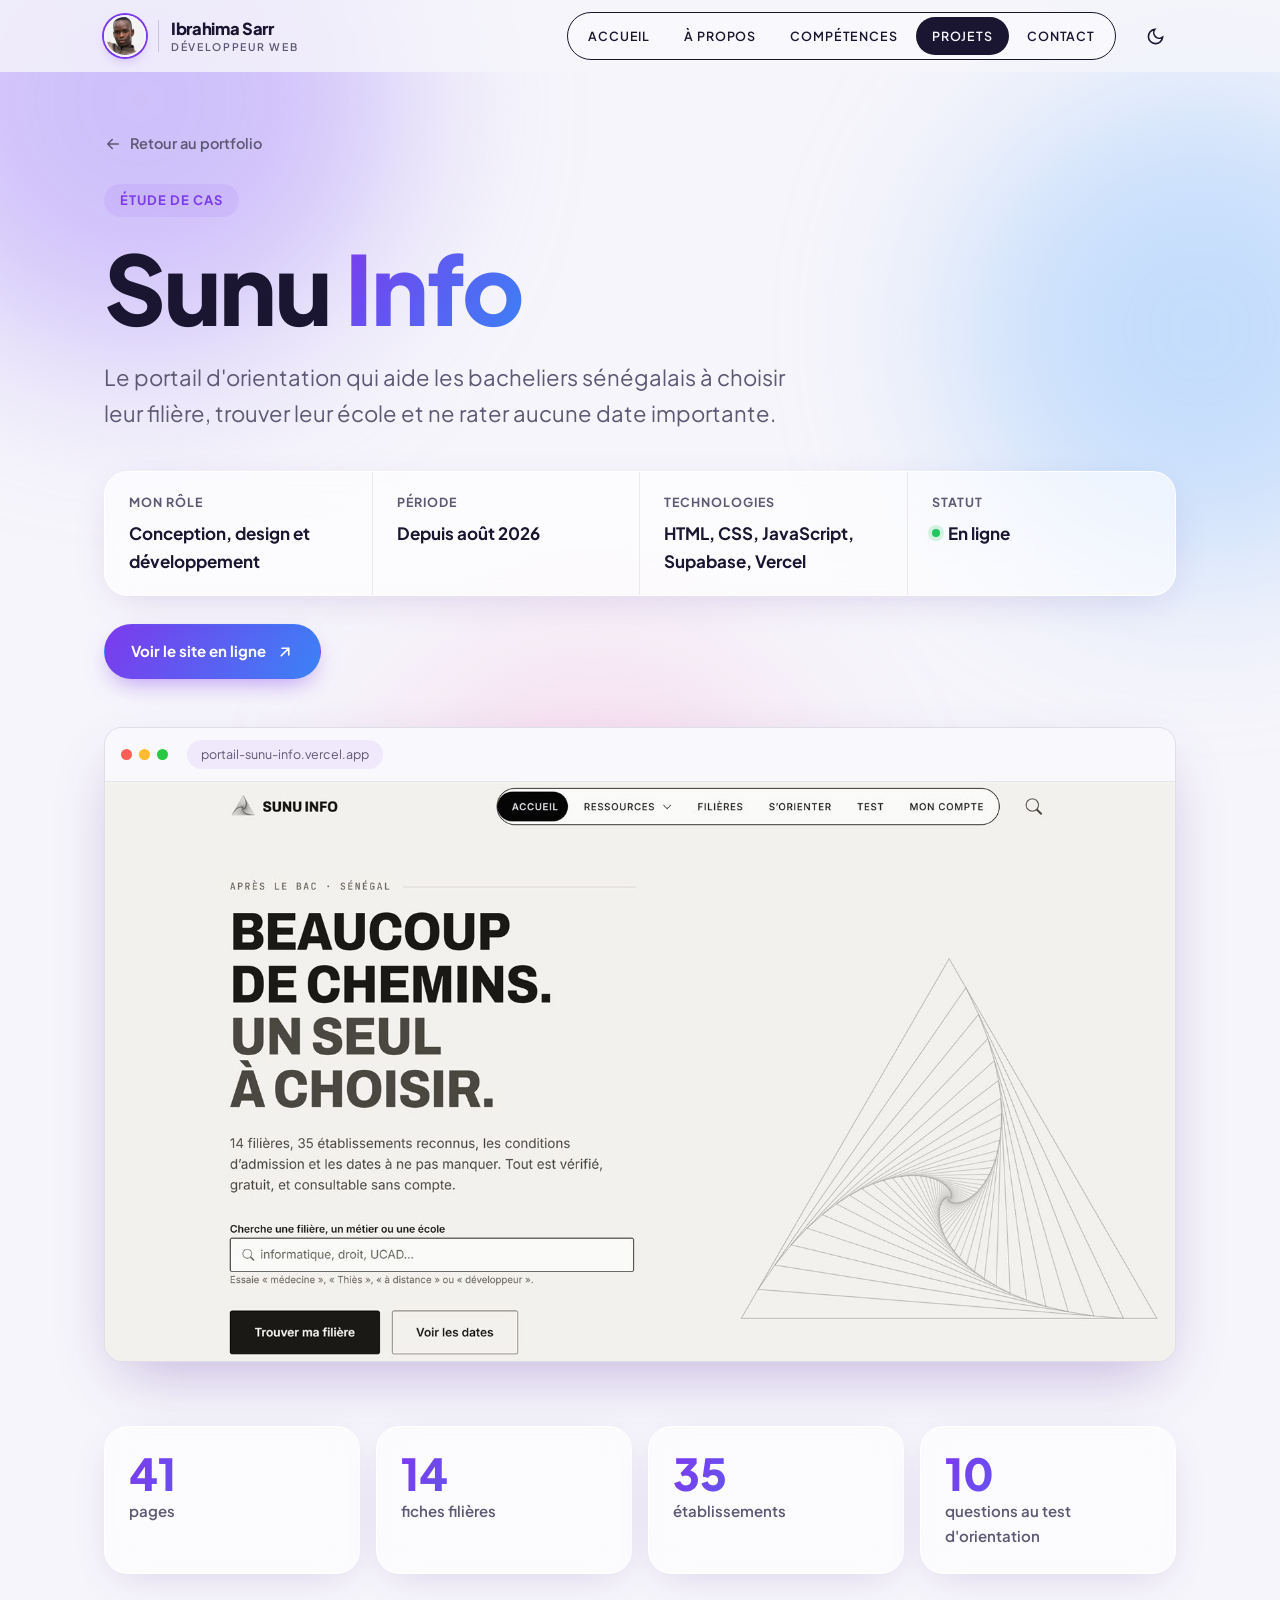
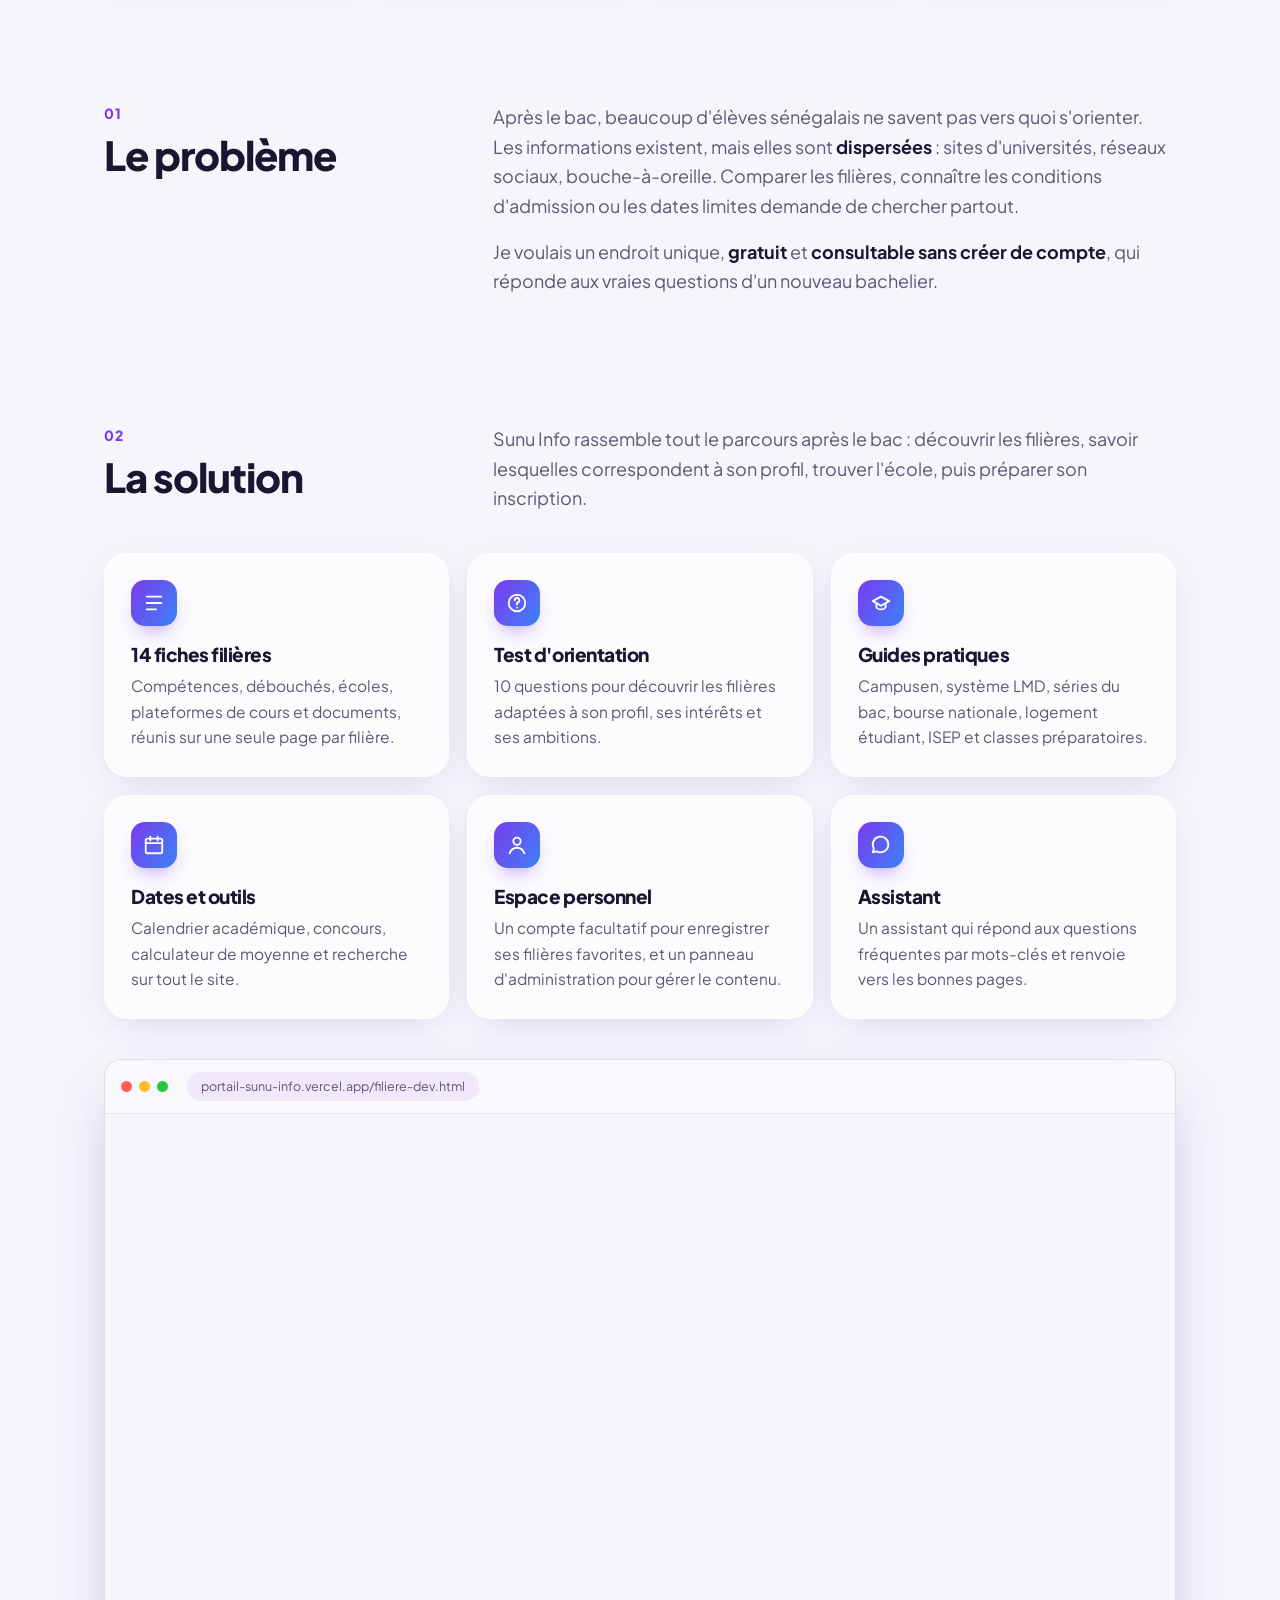
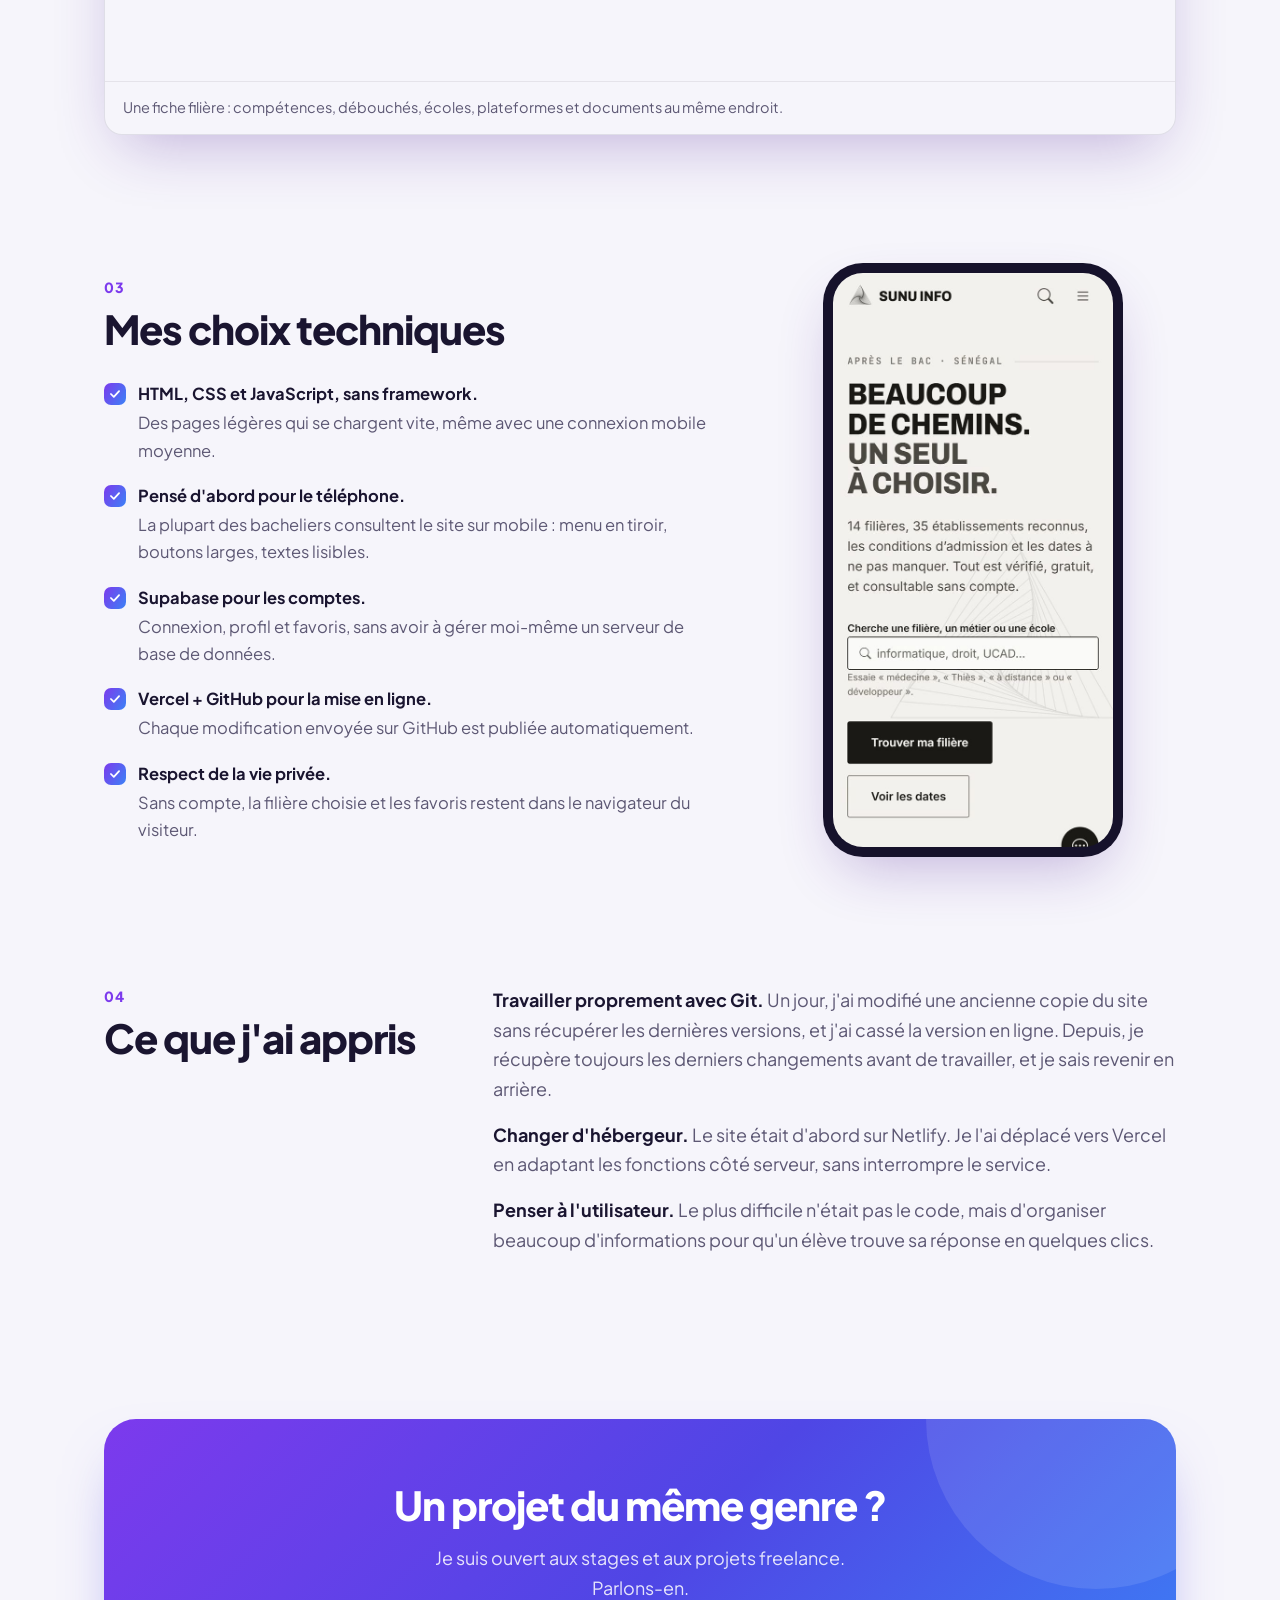
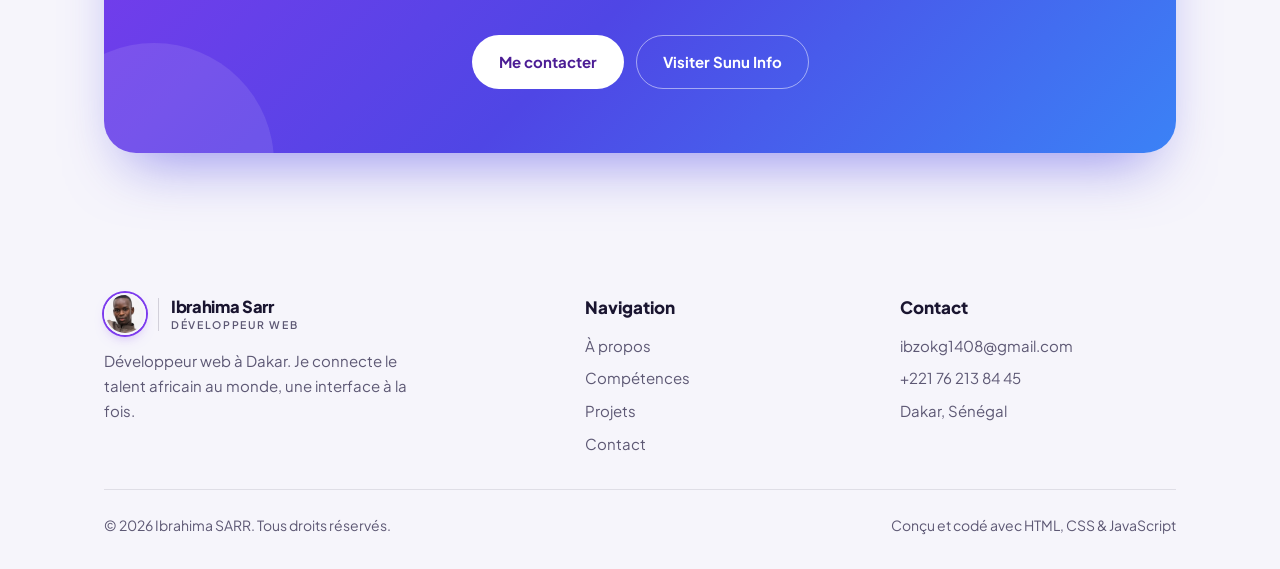
==== commit 2b367eb7: "2e projet : gestionnaire de dépenses en FCFA, hébergé dans projets/ - Application complète dans proj" ====
--- a/sunu-info.html
+++ b/sunu-info.html
@@ -61,7 +61,7 @@
         <a href="index.html#accueil">Accueil</a>
         <a href="index.html#apropos">À propos</a>
         <a href="index.html#competences">Compétences</a>
-        <a href="index.html#projets" aria-current="page">Projet</a>
+        <a href="index.html#projets" aria-current="page">Projets</a>
         <a href="index.html#contact">Contact</a>
       </nav>
 
@@ -311,7 +311,7 @@
           <ul class="pied__liens">
             <li><a href="index.html#apropos">À propos</a></li>
             <li><a href="index.html#competences">Compétences</a></li>
-            <li><a href="index.html#projets">Projet</a></li>
+            <li><a href="index.html#projets">Projets</a></li>
             <li><a href="index.html#contact">Contact</a></li>
           </ul>
         </div>
--- a/style.css
+++ b/style.css
@@ -365,6 +365,10 @@
   transition: transform .3s, box-shadow .3s;
 }
 .projet:hover { transform: translateY(-4px); box-shadow: var(--ombre-forte); }
+/* Projets suivants : espacés, image à droite une fois sur deux */
+.projet + .projet { margin-top: 28px; }
+.projet--inverse .projet__image { order: 2; }
+@media (max-width: 960px) { .projet--inverse .projet__image { order: 0; } }
 .projet__image {
   display: grid; place-items: center; border-radius: 16px; overflow: hidden;
   background: #f2f0ec;
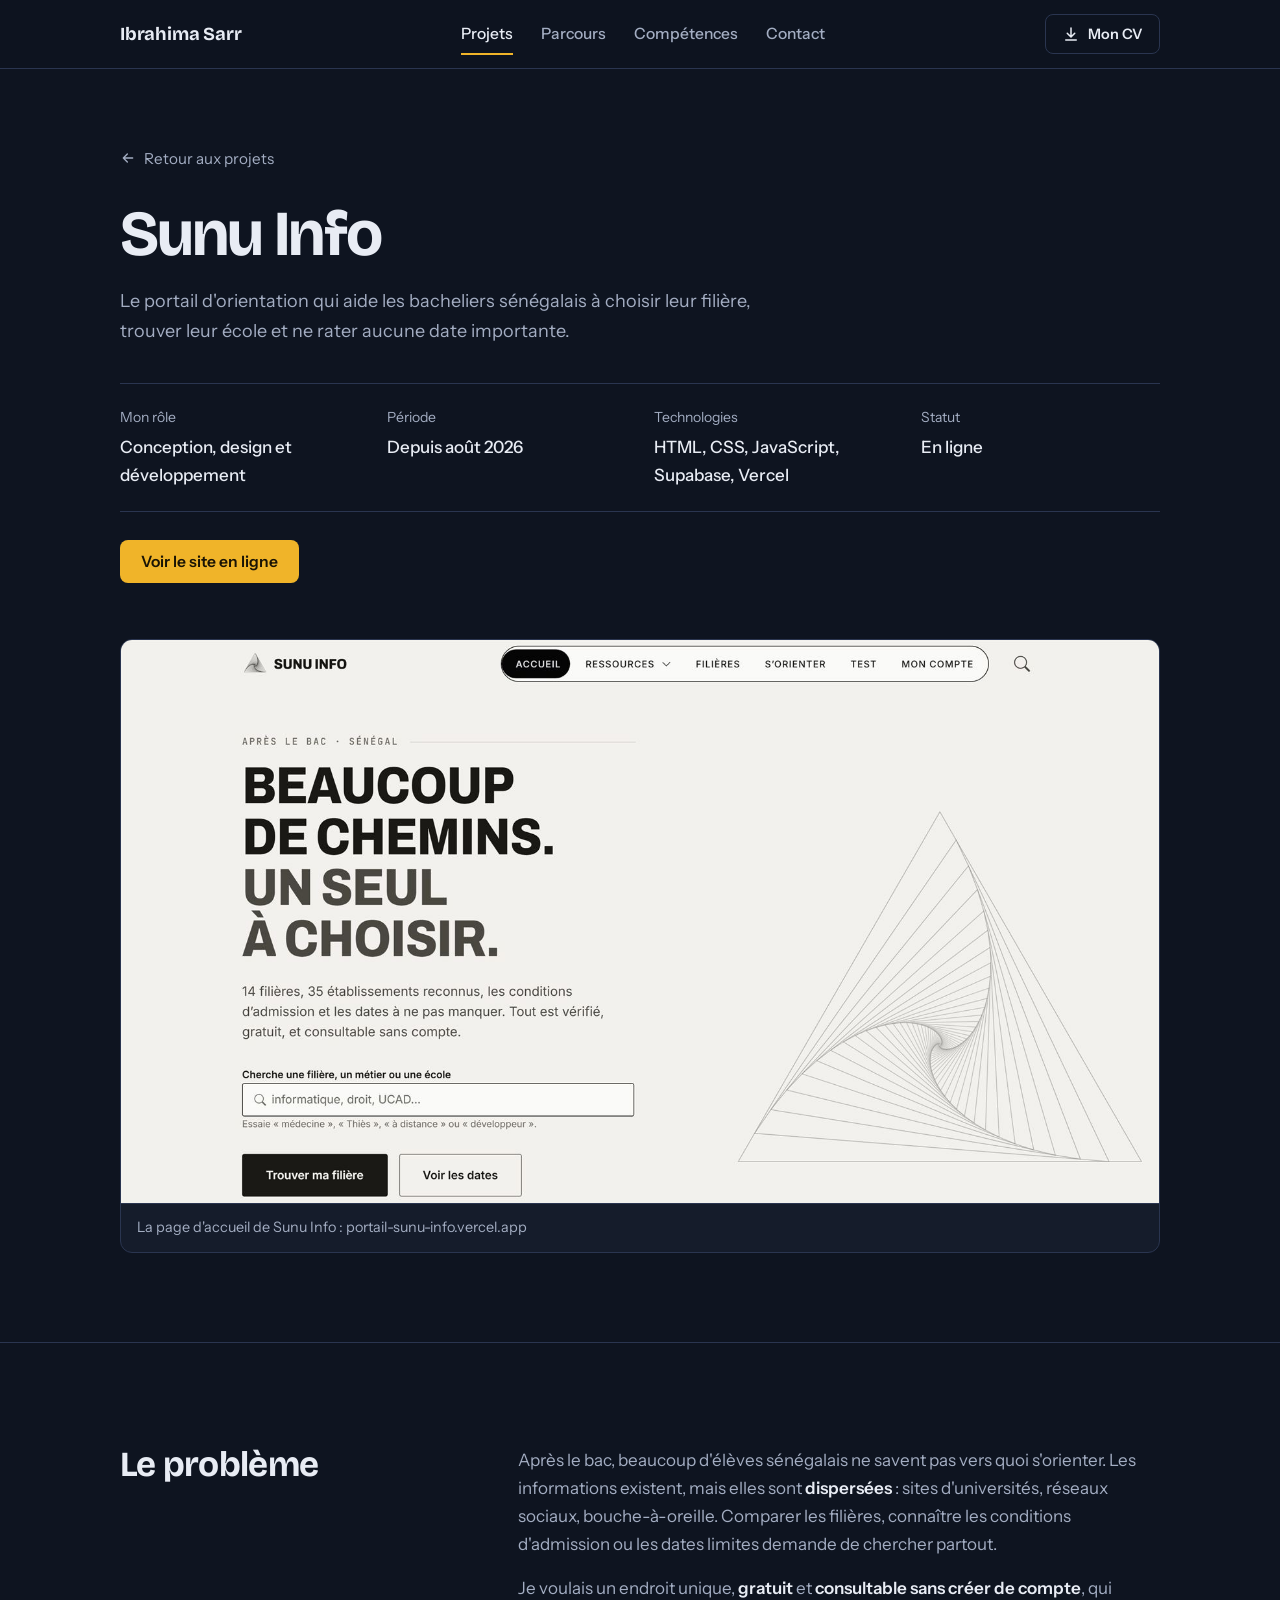
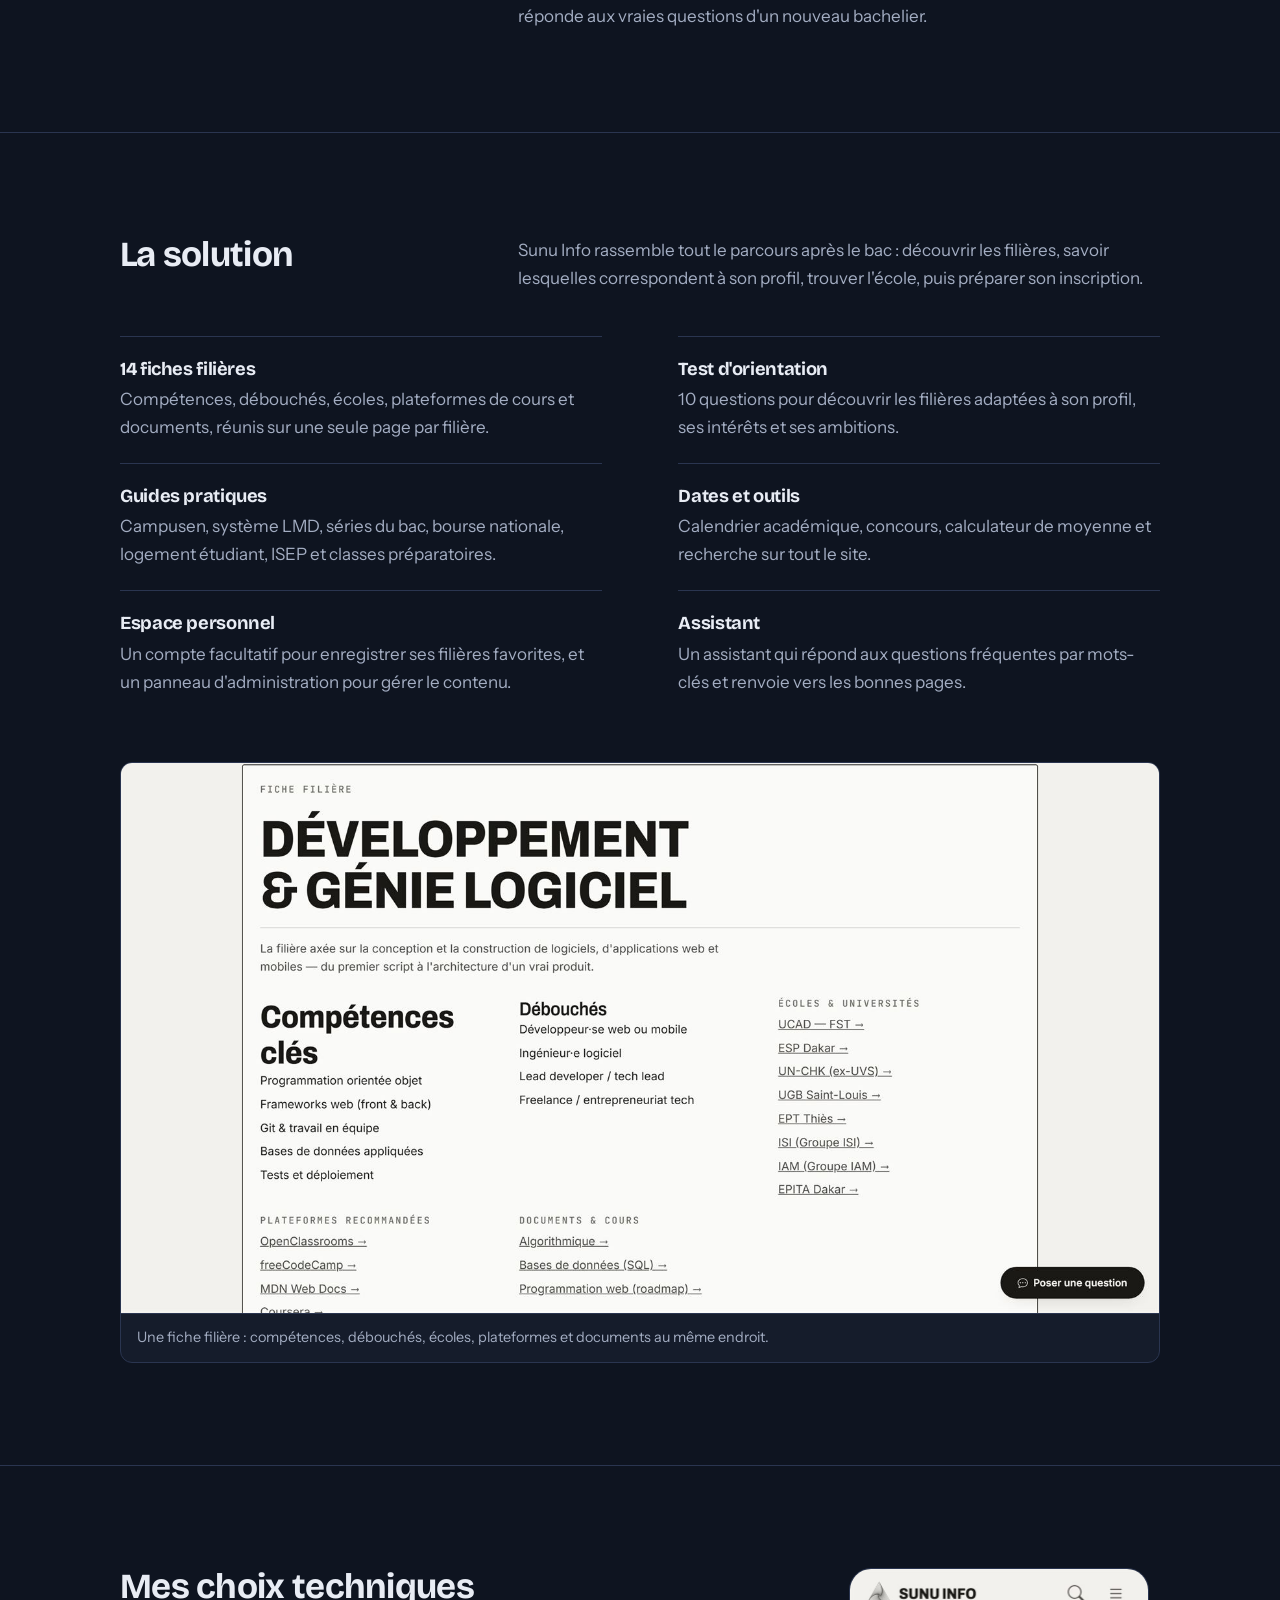
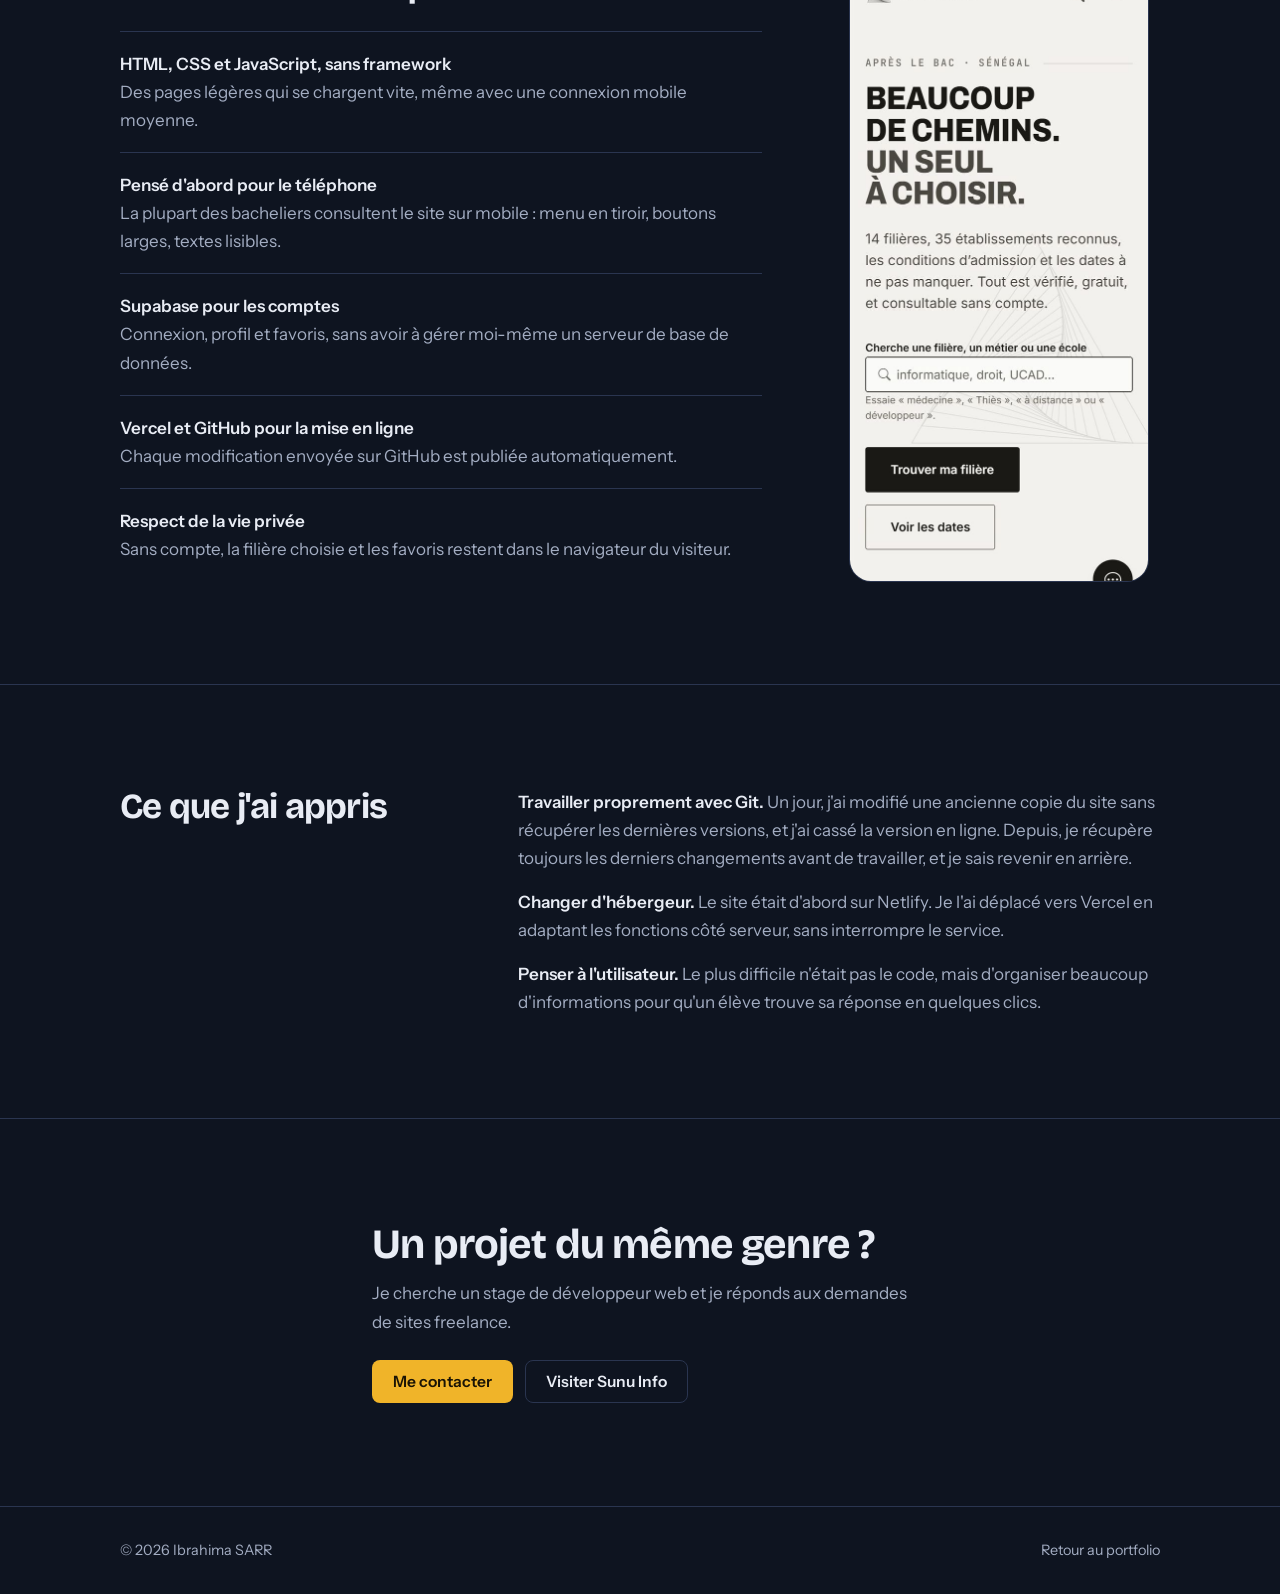
==== commit 4dfec546: "Refonte du portfolio : thème sombre sobre, parcours UX clair, CV en PDF - Nouveau design (bleu nuit," ====
--- a/sunu-info.html
+++ b/sunu-info.html
@@ -9,7 +9,8 @@
   <meta name="description" content="Étude de cas de Sunu Info, le portail d'orientation après le bac au Sénégal conçu et développé par Ibrahima SARR : problème, solution, choix techniques et apprentissages.">
   <meta name="author" content="Ibrahima SARR">
   <link rel="canonical" href="https://portfolioibrahimasarr.vercel.app/sunu-info.html">
-  <meta name="theme-color" content="#16122b">
+  <meta name="theme-color" content="#0e1420">
+  <meta name="color-scheme" content="dark">
 
   <meta property="og:type" content="article">
   <meta property="og:locale" content="fr_FR">
@@ -29,118 +30,78 @@
 
   <link rel="preconnect" href="https://fonts.googleapis.com">
   <link rel="preconnect" href="https://fonts.gstatic.com" crossorigin>
-  <link href="https://fonts.googleapis.com/css2?family=Plus+Jakarta+Sans:wght@400;500;600;700;800&display=swap" rel="stylesheet">
+  <link href="https://fonts.googleapis.com/css2?family=Bricolage+Grotesque:opsz,wght@12..96,600;12..96,700;12..96,800&family=Instrument+Sans:wght@400;500;600&display=swap" rel="stylesheet">
 
   <link rel="stylesheet" href="style.css">
-
-  <script>
-    try {
-      var t = localStorage.getItem('theme');
-      if (t) document.documentElement.setAttribute('data-theme', t);
-    } catch (e) {}
-  </script>
 </head>
 <body>
 
-  <div class="fond-deco" aria-hidden="true">
-    <span class="tache tache--1"></span>
-    <span class="tache tache--2"></span>
-    <span class="tache tache--3"></span>
-  </div>
+  <a href="#contenu" class="lien-evitement">Aller au contenu</a>
 
   <!-- ===== EN-TÊTE ===== -->
-  <header class="entete" id="entete">
+  <header class="entete">
     <div class="conteneur entete__barre">
-      <a href="index.html" class="logo" aria-label="Retour à l'accueil du portfolio">
-        <img class="logo__mark" src="images/ibrahima-sarr-portrait.jpg" alt="" width="40" height="40">
-        <span class="logo__texte"><span class="logo__nom">Ibrahima Sarr</span><span class="logo__role">Développeur web</span></span>
-      </a>
+      <a href="index.html" class="marque">Ibrahima Sarr</a>
 
       <nav class="nav" id="nav" aria-label="Navigation principale">
-        <span class="nav__pilule" aria-hidden="true"></span>
-        <a href="index.html#accueil">Accueil</a>
-        <a href="index.html#apropos">À propos</a>
+        <a href="index.html#projets" aria-current="page">Projets</a>
+        <a href="index.html#parcours">Parcours</a>
         <a href="index.html#competences">Compétences</a>
-        <a href="index.html#projets" aria-current="page">Projets</a>
         <a href="index.html#contact">Contact</a>
       </nav>
 
       <div class="entete__actions">
-        <button class="btn-icone" id="btn-theme" type="button" aria-label="Changer de thème">
-          <svg class="ico-lune" viewBox="0 0 24 24" aria-hidden="true"><path d="M21 12.8A9 9 0 1 1 11.2 3a7 7 0 0 0 9.8 9.8z"/></svg>
-          <svg class="ico-soleil" viewBox="0 0 24 24" aria-hidden="true"><circle cx="12" cy="12" r="4"/><path d="M12 2v2M12 20v2M4.9 4.9l1.4 1.4M17.7 17.7l1.4 1.4M2 12h2M20 12h2M4.9 19.1l1.4-1.4M17.7 6.3l1.4-1.4"/></svg>
-        </button>
-        <button class="btn-icone burger" id="btn-menu" type="button" aria-label="Ouvrir le menu" aria-expanded="false" aria-controls="nav">
+        <a href="CV-Ibrahima-Sarr.pdf" class="btn btn--ligne btn--petit" download>
+          <svg viewBox="0 0 24 24" aria-hidden="true"><path d="M12 4v11M7 11l5 5 5-5M5 20h14"/></svg>
+          Mon CV
+        </a>
+        <button class="burger" id="btn-menu" type="button" aria-label="Ouvrir le menu" aria-expanded="false" aria-controls="nav">
           <span></span><span></span><span></span>
         </button>
       </div>
     </div>
-    <span class="progression" id="progression" aria-hidden="true"></span>
   </header>
 
-  <main class="cas" id="haut-de-page">
+  <main id="contenu">
 
     <!-- ===== EN-TÊTE DE L'ÉTUDE DE CAS ===== -->
-    <section class="cas__intro">
+    <section class="cas-intro">
       <div class="conteneur">
-        <a href="index.html#projets" class="cas__retour">
+        <a href="index.html#projets" class="cas-retour">
           <svg viewBox="0 0 24 24" aria-hidden="true"><path d="M19 12H5M11 6l-6 6 6 6"/></svg>
-          Retour au portfolio
+          Retour aux projets
         </a>
-        <p class="surtitre">Étude de cas</p>
-        <h1>Sunu <span class="degrade">Info</span></h1>
-        <p class="cas__accroche">
+        <h1>Sunu Info</h1>
+        <p class="cas-intro__accroche">
           Le portail d'orientation qui aide les bacheliers sénégalais à choisir leur filière,
           trouver leur école et ne rater aucune date importante.
         </p>
 
-        <dl class="cas__fiche verre">
+        <dl class="fiche">
           <div><dt>Mon rôle</dt><dd>Conception, design et développement</dd></div>
           <div><dt>Période</dt><dd>Depuis août 2026</dd></div>
           <div><dt>Technologies</dt><dd>HTML, CSS, JavaScript, Supabase, Vercel</dd></div>
-          <div><dt>Statut</dt><dd><span class="point"></span> En ligne</dd></div>
+          <div><dt>Statut</dt><dd>En ligne</dd></div>
         </dl>
 
-        <div class="cas__boutons">
-          <a href="https://portail-sunu-info.vercel.app" target="_blank" rel="noopener" class="btn btn--plein">
-            Voir le site en ligne
-            <svg viewBox="0 0 24 24" aria-hidden="true"><path d="M7 17 17 7M8 7h9v9"/></svg>
-          </a>
-        </div>
-      </div>
-    </section>
-
-    <!-- Capture principale dans un faux navigateur -->
+        <div class="projet__liens">
+          <a href="https://portail-sunu-info.vercel.app" target="_blank" rel="noopener" class="btn btn--soleil">Voir le site en ligne</a>
+        </div>
+      </div>
+    </section>
+
     <div class="conteneur">
-      <figure class="navigateur revele">
-        <div class="navigateur__barre" aria-hidden="true">
-          <span></span><span></span><span></span>
-          <em>portail-sunu-info.vercel.app</em>
-        </div>
+      <figure class="capture">
         <img src="images/sunu-info/accueil.jpg" alt="Page d'accueil de Sunu Info : « Beaucoup de chemins. Un seul à choisir. » avec une barre de recherche" width="1600" height="867" decoding="async">
+        <figcaption>La page d'accueil de Sunu Info : portail-sunu-info.vercel.app</figcaption>
       </figure>
     </div>
 
-    <!-- ===== CHIFFRES ===== -->
-    <section class="section section--serree">
-      <div class="conteneur">
-        <ul class="cas__chiffres revele">
-          <li class="verre"><strong class="degrade" data-compteur="41">41</strong><span>pages</span></li>
-          <li class="verre"><strong class="degrade" data-compteur="14">14</strong><span>fiches filières</span></li>
-          <li class="verre"><strong class="degrade" data-compteur="35">35</strong><span>établissements</span></li>
-          <li class="verre"><strong class="degrade" data-compteur="10">10</strong><span>questions au test d'orientation</span></li>
-        </ul>
-      </div>
-    </section>
-
     <!-- ===== LE PROBLÈME ===== -->
-    <section class="section section--serree">
-      <div class="conteneur cas__bloc revele">
-        <div class="cas__titre">
-          <p class="cas__numero">01</p>
-          <h2>Le problème</h2>
-        </div>
-        <div class="cas__texte">
+    <section class="section section--apres-capture">
+      <div class="conteneur recit">
+        <h2>Le problème</h2>
+        <div class="recit__texte">
           <p>
             Après le bac, beaucoup d'élèves sénégalais ne savent pas vers quoi s'orienter. Les informations
             existent, mais elles sont <strong>dispersées</strong> : sites d'universités, réseaux sociaux,
@@ -156,14 +117,11 @@
     </section>
 
     <!-- ===== LA SOLUTION ===== -->
-    <section class="section section--serree">
+    <section class="section">
       <div class="conteneur">
-        <div class="cas__bloc revele">
-          <div class="cas__titre">
-            <p class="cas__numero">02</p>
-            <h2>La solution</h2>
-          </div>
-          <div class="cas__texte">
+        <div class="recit">
+          <h2>La solution</h2>
+          <div class="recit__texte">
             <p>
               Sunu Info rassemble tout le parcours après le bac : découvrir les filières, savoir lesquelles
               correspondent à son profil, trouver l'école, puis préparer son inscription.
@@ -171,44 +129,34 @@
           </div>
         </div>
 
-        <div class="cas__fonctions">
-          <article class="fonction verre lumiere revele">
-            <span class="fonction__ico"><svg viewBox="0 0 24 24" aria-hidden="true"><path d="M4 5h16M4 12h16M4 19h10"/></svg></span>
+        <ul class="fonctions">
+          <li class="fonction">
             <h3>14 fiches filières</h3>
             <p>Compétences, débouchés, écoles, plateformes de cours et documents, réunis sur une seule page par filière.</p>
-          </article>
-          <article class="fonction verre lumiere revele">
-            <span class="fonction__ico"><svg viewBox="0 0 24 24" aria-hidden="true"><circle cx="12" cy="12" r="9"/><path d="M9.5 9a2.5 2.5 0 1 1 3.5 2.3c-.6.3-1 .9-1 1.6v.6M12 17h.01"/></svg></span>
+          </li>
+          <li class="fonction">
             <h3>Test d'orientation</h3>
             <p>10 questions pour découvrir les filières adaptées à son profil, ses intérêts et ses ambitions.</p>
-          </article>
-          <article class="fonction verre lumiere revele">
-            <span class="fonction__ico"><svg viewBox="0 0 24 24" aria-hidden="true"><path d="M3 10 12 5l9 5-9 5-9-5z"/><path d="M7 12v4c0 1.5 2.2 3 5 3s5-1.5 5-3v-4"/></svg></span>
+          </li>
+          <li class="fonction">
             <h3>Guides pratiques</h3>
             <p>Campusen, système LMD, séries du bac, bourse nationale, logement étudiant, ISEP et classes préparatoires.</p>
-          </article>
-          <article class="fonction verre lumiere revele">
-            <span class="fonction__ico"><svg viewBox="0 0 24 24" aria-hidden="true"><rect x="3" y="5" width="18" height="16" rx="2"/><path d="M3 10h18M8 3v4M16 3v4"/></svg></span>
+          </li>
+          <li class="fonction">
             <h3>Dates et outils</h3>
             <p>Calendrier académique, concours, calculateur de moyenne et recherche sur tout le site.</p>
-          </article>
-          <article class="fonction verre lumiere revele">
-            <span class="fonction__ico"><svg viewBox="0 0 24 24" aria-hidden="true"><circle cx="12" cy="8" r="4"/><path d="M4 21c1.5-4 4.5-6 8-6s6.5 2 8 6"/></svg></span>
+          </li>
+          <li class="fonction">
             <h3>Espace personnel</h3>
             <p>Un compte facultatif pour enregistrer ses filières favorites, et un panneau d'administration pour gérer le contenu.</p>
-          </article>
-          <article class="fonction verre lumiere revele">
-            <span class="fonction__ico"><svg viewBox="0 0 24 24" aria-hidden="true"><path d="M20 11.5a8.5 8.5 0 0 1-12.6 7.4L3 20l1.2-4.2A8.5 8.5 0 1 1 20 11.5z"/></svg></span>
+          </li>
+          <li class="fonction">
             <h3>Assistant</h3>
             <p>Un assistant qui répond aux questions fréquentes par mots-clés et renvoie vers les bonnes pages.</p>
-          </article>
-        </div>
-
-        <figure class="navigateur revele">
-          <div class="navigateur__barre" aria-hidden="true">
-            <span></span><span></span><span></span>
-            <em>portail-sunu-info.vercel.app/filiere-dev.html</em>
-          </div>
+          </li>
+        </ul>
+
+        <figure class="capture">
           <img src="images/sunu-info/fiche-filiere.jpg" alt="Fiche de la filière Développement et génie logiciel : compétences clés, débouchés et écoles" width="1600" height="848" loading="lazy" decoding="async">
           <figcaption>Une fiche filière : compétences, débouchés, écoles, plateformes et documents au même endroit.</figcaption>
         </figure>
@@ -216,50 +164,44 @@
     </section>
 
     <!-- ===== CHOIX TECHNIQUES ===== -->
-    <section class="section section--serree">
-      <div class="conteneur cas__mobile">
-        <div class="revele">
-          <div class="cas__titre">
-            <p class="cas__numero">03</p>
-            <h2>Mes choix techniques</h2>
-          </div>
-          <ul class="cas__choix">
-            <li>
-              <strong>HTML, CSS et JavaScript, sans framework.</strong>
+    <section class="section">
+      <div class="conteneur choix-mobile">
+        <div>
+          <h2>Mes choix techniques</h2>
+          <ul class="choix">
+            <li>
+              <strong>HTML, CSS et JavaScript, sans framework</strong>
               Des pages légères qui se chargent vite, même avec une connexion mobile moyenne.
             </li>
             <li>
-              <strong>Pensé d'abord pour le téléphone.</strong>
+              <strong>Pensé d'abord pour le téléphone</strong>
               La plupart des bacheliers consultent le site sur mobile : menu en tiroir, boutons larges, textes lisibles.
             </li>
             <li>
-              <strong>Supabase pour les comptes.</strong>
+              <strong>Supabase pour les comptes</strong>
               Connexion, profil et favoris, sans avoir à gérer moi-même un serveur de base de données.
             </li>
             <li>
-              <strong>Vercel + GitHub pour la mise en ligne.</strong>
+              <strong>Vercel et GitHub pour la mise en ligne</strong>
               Chaque modification envoyée sur GitHub est publiée automatiquement.
             </li>
             <li>
-              <strong>Respect de la vie privée.</strong>
+              <strong>Respect de la vie privée</strong>
               Sans compte, la filière choisie et les favoris restent dans le navigateur du visiteur.
             </li>
           </ul>
         </div>
-        <figure class="telephone revele">
+        <figure class="telephone">
           <img src="images/sunu-info/mobile.jpg" alt="Accueil de Sunu Info sur téléphone" width="600" height="1231" loading="lazy" decoding="async">
         </figure>
       </div>
     </section>
 
     <!-- ===== APPRENTISSAGES ===== -->
-    <section class="section section--serree">
-      <div class="conteneur cas__bloc revele">
-        <div class="cas__titre">
-          <p class="cas__numero">04</p>
-          <h2>Ce que j'ai appris</h2>
-        </div>
-        <div class="cas__texte">
+    <section class="section">
+      <div class="conteneur recit">
+        <h2>Ce que j'ai appris</h2>
+        <div class="recit__texte">
           <p>
             <strong>Travailler proprement avec Git.</strong> Un jour, j'ai modifié une ancienne copie du site
             sans récupérer les dernières versions, et j'ai cassé la version en ligne. Depuis, je récupère
@@ -279,16 +221,12 @@
 
     <!-- ===== APPEL À L'ACTION ===== -->
     <section class="section">
-      <div class="conteneur">
-        <div class="contact contact--centre revele">
-          <div class="contact__texte">
-            <h2>Un projet du même genre&nbsp;?</h2>
-            <p class="contact__intro">Je suis ouvert aux stages et aux projets freelance. Parlons-en.</p>
-            <div class="contact__boutons">
-              <a href="index.html#contact" class="btn btn--blanc">Me contacter</a>
-              <a href="https://portail-sunu-info.vercel.app" target="_blank" rel="noopener" class="btn btn--transparent">Visiter Sunu Info</a>
-            </div>
-          </div>
+      <div class="conteneur appel">
+        <h2>Un projet du même genre ?</h2>
+        <p>Je cherche un stage de développeur web et je réponds aux demandes de sites freelance.</p>
+        <div class="contact__boutons">
+          <a href="index.html#contact" class="btn btn--soleil">Me contacter</a>
+          <a href="https://portail-sunu-info.vercel.app" target="_blank" rel="noopener" class="btn btn--ligne">Visiter Sunu Info</a>
         </div>
       </div>
     </section>
@@ -297,44 +235,11 @@
 
   <!-- ===== PIED DE PAGE ===== -->
   <footer class="pied">
-    <div class="conteneur">
-      <div class="pied__grille">
-        <div class="pied__marque">
-          <a href="index.html" class="logo">
-            <img class="logo__mark" src="images/ibrahima-sarr-portrait.jpg" alt="" width="40" height="40">
-            <span class="logo__texte"><span class="logo__nom">Ibrahima Sarr</span><span class="logo__role">Développeur web</span></span>
-          </a>
-          <p>Développeur web à Dakar. Je connecte le talent africain au monde, une interface à la fois.</p>
-        </div>
-        <div>
-          <p class="pied__titre">Navigation</p>
-          <ul class="pied__liens">
-            <li><a href="index.html#apropos">À propos</a></li>
-            <li><a href="index.html#competences">Compétences</a></li>
-            <li><a href="index.html#projets">Projets</a></li>
-            <li><a href="index.html#contact">Contact</a></li>
-          </ul>
-        </div>
-        <div>
-          <p class="pied__titre">Contact</p>
-          <ul class="pied__liens">
-            <li><a href="mailto:ibzokg1408@gmail.com">ibzokg1408@gmail.com</a></li>
-            <li><a href="tel:+221762138445">+221 76 213 84 45</a></li>
-            <li>Dakar, Sénégal</li>
-          </ul>
-        </div>
-      </div>
-      <div class="pied__bas">
-        <p>© <span id="annee">2026</span> Ibrahima SARR. Tous droits réservés.</p>
-        <p>Conçu et codé avec HTML, CSS &amp; JavaScript</p>
-      </div>
+    <div class="conteneur pied__contenu">
+      <p>© <span id="annee">2026</span> Ibrahima SARR</p>
+      <p><a href="index.html">Retour au portfolio</a></p>
     </div>
   </footer>
-
-  <a href="#haut-de-page" class="haut" id="haut" aria-label="Retour en haut">
-    <svg class="haut__anneau" viewBox="0 0 48 48" aria-hidden="true"><circle cx="24" cy="24" r="22"/><circle class="haut__progres" id="haut-progres" cx="24" cy="24" r="22"/></svg>
-    <svg class="haut__fleche" viewBox="0 0 24 24" aria-hidden="true"><path d="M12 19V5M6 11l6-6 6 6"/></svg>
-  </a>
 
   <div class="toast" id="toast" role="status" aria-live="polite"></div>
 
--- a/style.css
+++ b/style.css
@@ -1,715 +1,511 @@
 /* =========================================================
    Portfolio — Ibrahima SARR
-   Style « moderne et lumineux » : fond clair, dégradés
-   violet / bleu, cartes en verre. Mode sombre disponible.
+   Thème sombre et sobre : bleu nuit de l'Atlantique, un seul
+   accent doré (le soleil de Dakar). Deux familles de police :
+   Bricolage Grotesque pour les titres, Instrument Sans pour
+   le texte.
    ========================================================= */
 
-/* ----- Couleurs et réglages ----- */
 :root {
-  --fond: #f6f5fb;
-  --texte: #1a1530;
-  --texte-doux: #5d5874;
-  --violet: #7c3aed;
-  --bleu: #3b82f6;
-  --rose: #ec4899;
-  --degrade: linear-gradient(120deg, var(--violet), var(--bleu));
-  --verre: rgba(255, 255, 255, .62);
-  --verre-bord: rgba(255, 255, 255, .9);
-  --puce: rgba(124, 58, 237, .08);
-  --puce-texte: #5b21b6;
-  --ombre: 0 10px 40px -12px rgba(76, 29, 149, .18);
-  --ombre-forte: 0 24px 60px -18px rgba(76, 29, 149, .32);
-  --tache-opacite: .5;
-
-  --rayon: 24px;
+  --fond: #0e1420;
+  --surface: #151c2b;
+  --ligne: #2a3550;
+  --texte: #e8ecf4;
+  --doux: #a3adc2;
+  --soleil: #f0b429;
+  --soleil-clair: #f7c957;
+  --sur-soleil: #1a1405;
+
+  --titre: "Bricolage Grotesque", "Segoe UI", system-ui, sans-serif;
+  --corps: "Instrument Sans", "Segoe UI", system-ui, sans-serif;
+
   --largeur: 1120px;
-  --police: "Plus Jakarta Sans", system-ui, sans-serif;
-  color-scheme: light;
-}
-
-/* Thème sombre : choisi par le bouton */
-:root[data-theme="dark"] {
-  --fond: #0e0b1f;
-  --texte: #f1eefb;
-  --texte-doux: #a9a3c2;
-  --violet: #a78bfa;
-  --bleu: #60a5fa;
-  --verre: rgba(255, 255, 255, .055);
-  --verre-bord: rgba(255, 255, 255, .1);
-  --puce: rgba(167, 139, 250, .12);
-  --puce-texte: #d8ccff;
-  --ombre: 0 10px 40px -12px rgba(0, 0, 0, .5);
-  --ombre-forte: 0 24px 60px -18px rgba(0, 0, 0, .7);
-  --tache-opacite: .28;
-  color-scheme: dark;
+  --marge: clamp(20px, 5vw, 40px);
 }
 
 /* ----- Base ----- */
 *, *::before, *::after { box-sizing: border-box; }
-html { scroll-behavior: smooth; scroll-padding-top: 100px; }
+
+html {
+  scroll-behavior: smooth;
+  scroll-padding-top: 88px;
+  -webkit-text-size-adjust: 100%;
+}
+
 body {
   margin: 0;
   background: var(--fond);
   color: var(--texte);
-  font-family: var(--police);
-  font-size: 17px;
-  line-height: 1.65;
+  font: 400 1.0625rem/1.65 var(--corps);
   -webkit-font-smoothing: antialiased;
-  overflow-x: hidden;
-  transition: background .3s, color .3s;
-}
-img { max-width: 100%; display: block; }
+}
+
+img { display: block; max-width: 100%; height: auto; }
 a { color: inherit; }
-h1, h2, h3 { line-height: 1.12; margin: 0; letter-spacing: -0.025em; font-weight: 800; }
-p { margin: 0; }
-ul { margin: 0; }
-:focus-visible { outline: 2px solid var(--violet); outline-offset: 3px; border-radius: 8px; }
-
-.conteneur { width: 100%; max-width: var(--largeur); margin: 0 auto; padding: 0 24px; }
-
-/* Texte en dégradé */
-.degrade {
-  background: var(--degrade);
-  -webkit-background-clip: text; background-clip: text;
-  color: transparent;
-}
-
-/* Effet verre réutilisable */
-.verre {
-  background: var(--verre);
-  border: 1px solid var(--verre-bord);
-  border-radius: var(--rayon);
-  box-shadow: var(--ombre);
-  backdrop-filter: blur(18px);
-  -webkit-backdrop-filter: blur(18px);
-}
-
-/* ----- Fond décoratif ----- */
-.fond-deco { position: fixed; inset: 0; z-index: -1; overflow: hidden; pointer-events: none; }
-.tache { position: absolute; border-radius: 50%; filter: blur(90px); opacity: var(--tache-opacite); }
-.tache--1 { width: 520px; height: 520px; background: #a78bfa; top: -160px; left: -120px; }
-.tache--2 { width: 480px; height: 480px; background: #93c5fd; top: 10%; right: -160px; }
-.tache--3 { width: 420px; height: 420px; background: #f9a8d4; bottom: -180px; left: 30%; opacity: calc(var(--tache-opacite) * .7); }
+p, ul, dl, dd, figure { margin: 0; }
+ul { padding: 0; list-style: none; }
+
+h1, h2, h3 {
+  margin: 0;
+  font-family: var(--titre);
+  font-weight: 700;
+  letter-spacing: -0.02em;
+  line-height: 1.1;
+}
+
+:focus-visible {
+  outline: 2px solid var(--soleil);
+  outline-offset: 3px;
+  border-radius: 4px;
+}
+
+.sr-only {
+  position: absolute;
+  width: 1px; height: 1px;
+  margin: -1px; padding: 0;
+  overflow: hidden;
+  clip: rect(0 0 0 0);
+  white-space: nowrap;
+  border: 0;
+}
+
+.lien-evitement {
+  position: absolute;
+  left: 12px;
+  top: -64px;
+  z-index: 100;
+  padding: 10px 16px;
+  border-radius: 8px;
+  background: var(--soleil);
+  color: var(--sur-soleil);
+  font-weight: 600;
+  text-decoration: none;
+}
+.lien-evitement:focus { top: 12px; }
+
+.conteneur {
+  width: 100%;
+  max-width: var(--largeur);
+  margin-inline: auto;
+  padding-inline: var(--marge);
+}
 
 /* ----- Boutons ----- */
 .btn {
-  display: inline-flex; align-items: center; justify-content: center; gap: 10px;
-  padding: 14px 26px; border-radius: 999px;
-  font-weight: 700; font-size: 15px; text-decoration: none;
-  border: 1px solid transparent; cursor: pointer;
-  transition: transform .2s, box-shadow .2s, background .2s;
-}
-.btn:hover { transform: translateY(-2px); }
-.btn svg { width: 18px; height: 18px; fill: none; stroke: currentColor; stroke-width: 2.2; stroke-linecap: round; stroke-linejoin: round; }
-.btn--plein { background: var(--degrade); color: #fff; box-shadow: 0 10px 24px -8px rgba(124, 58, 237, .55); }
-.btn--plein:hover { box-shadow: 0 14px 30px -8px rgba(124, 58, 237, .7); }
-.btn--verre { background: var(--verre); border-color: var(--verre-bord); color: var(--texte); backdrop-filter: blur(12px); box-shadow: var(--ombre); }
-.btn--blanc { background: #fff; color: #4c1d95; }
-.btn--transparent { color: #fff; border-color: rgba(255, 255, 255, .5); }
-.btn--transparent:hover { background: rgba(255, 255, 255, .12); }
-.ico-github { fill: currentColor !important; stroke: none !important; }
-
-.btn-icone {
-  width: 42px; height: 42px; border-radius: 50%;
-  display: grid; place-items: center;
-  background: transparent; border: 0; color: var(--texte);
-  cursor: pointer; transition: background .2s;
-}
-.btn-icone:hover { background: var(--puce); }
-.btn-icone svg { width: 19px; height: 19px; fill: none; stroke: currentColor; stroke-width: 2; stroke-linecap: round; }
-
-/* Icône lune en clair, soleil en sombre */
-.ico-soleil { display: none; }
-:root[data-theme="dark"] .ico-lune { display: none; }
-:root[data-theme="dark"] .ico-soleil { display: block; }
-
-/* ----- En-tête : même principe que la barre de Sunu Info -----
-   Barre pleine largeur floutée, liens en majuscules dans une pilule bordée,
-   une pastille foncée glisse sous le lien actif / survolé.
-   Le flou est porté par ::before : un backdrop-filter sur l'en-tête lui-même
-   deviendrait le bloc conteneur du tiroir mobile en position fixe. */
+  display: inline-flex;
+  align-items: center;
+  justify-content: center;
+  gap: 8px;
+  padding: 13px 20px;
+  border: 1.5px solid transparent;
+  border-radius: 8px;
+  font: 600 0.975rem/1 var(--corps);
+  text-decoration: none;
+  cursor: pointer;
+  transition: background 0.2s, border-color 0.2s, color 0.2s;
+}
+.btn svg {
+  width: 18px; height: 18px;
+  fill: none;
+  stroke: currentColor;
+  stroke-width: 2;
+  stroke-linecap: round;
+  stroke-linejoin: round;
+}
+.btn--soleil { background: var(--soleil); color: var(--sur-soleil); }
+.btn--soleil:hover { background: var(--soleil-clair); }
+.btn--ligne { border-color: var(--ligne); color: var(--texte); }
+.btn--ligne:hover { border-color: var(--soleil); color: var(--soleil); }
+.btn--petit { padding: 10px 16px; font-size: 0.9rem; }
+
+/* ----- En-tête ----- */
 .entete {
-  position: fixed; top: 0; left: 0; right: 0; z-index: 50;
-  border-bottom: 1px solid transparent;
-  transition: border-color .2s, box-shadow .2s;
-}
-.entete::before {
-  content: ""; position: absolute; inset: 0; z-index: -1;
-  background: color-mix(in srgb, var(--fond) 80%, transparent);
-  backdrop-filter: saturate(1.4) blur(14px); -webkit-backdrop-filter: saturate(1.4) blur(14px);
-}
-.entete.defile { border-bottom-color: color-mix(in srgb, var(--texte) 10%, transparent); box-shadow: 0 6px 24px -14px rgba(26, 21, 48, .25); }
-.entete__barre { display: flex; align-items: center; gap: 12px; min-height: 72px; }
-
-/* Logo : photo ronde + nom et métier sur deux lignes */
-.logo {
-  position: relative; z-index: 2;
-  display: flex; align-items: center; gap: 12px; margin-right: auto;
-  text-decoration: none; white-space: nowrap;
-}
-.logo__mark {
-  width: 42px; height: 42px; border-radius: 50%; flex-shrink: 0; object-fit: cover;
-  border: 2px solid var(--fond);
-  box-shadow: 0 0 0 2px var(--violet), 0 6px 14px -6px rgba(124, 58, 237, .55);
-}
-.logo__texte { display: flex; flex-direction: column; line-height: 1.1; padding-left: 12px; border-left: 1px solid color-mix(in srgb, var(--texte) 16%, transparent); }
-.logo__nom { font-size: 16.5px; font-weight: 800; letter-spacing: -0.02em; }
-.logo__role {
-  margin-top: 3px; font-size: 10.5px; font-weight: 600; letter-spacing: .16em; text-transform: uppercase;
-  color: var(--texte-doux);
-}
-
-/* Bureau : pilule bordée */
-.nav {
-  position: relative; isolation: isolate;
-  display: flex; align-items: center; gap: 2px;
-  padding: 4px; margin-right: 6px;
-  border: 1px solid var(--texte); border-radius: 999px;
-  background: color-mix(in srgb, var(--fond) 70%, #fff);
-}
-:root[data-theme="dark"] .nav { background: color-mix(in srgb, var(--fond) 85%, #fff); }
+  position: sticky;
+  top: 0;
+  z-index: 50;
+  background: rgba(14, 20, 32, 0.92);
+  backdrop-filter: blur(8px);
+  -webkit-backdrop-filter: blur(8px);
+  border-bottom: 1px solid var(--ligne);
+}
+.entete__barre {
+  display: flex;
+  align-items: center;
+  justify-content: space-between;
+  gap: 24px;
+  min-height: 68px;
+}
+.marque {
+  font: 700 1.15rem/1 var(--titre);
+  letter-spacing: -0.01em;
+  text-decoration: none;
+}
+
+.nav { display: flex; align-items: center; gap: 28px; }
 .nav a {
-  position: relative; z-index: 1;
-  display: flex; align-items: center; min-height: 38px; padding: 0 16px;
-  border-radius: 999px; text-decoration: none; white-space: nowrap;
-  font-size: 12.5px; font-weight: 600; letter-spacing: .07em; text-transform: uppercase;
-  color: var(--texte); transition: color .25s;
-}
-.nav a.sous-pilule { color: var(--fond); }
-.nav__pilule {
-  position: absolute; z-index: 0; top: 4px; left: 0;
-  height: 38px; width: 0; border-radius: 999px;
-  background: var(--texte); opacity: 0; pointer-events: none;
-  transition: transform .45s cubic-bezier(.22, 1, .36, 1), width .45s cubic-bezier(.22, 1, .36, 1), opacity .2s;
-}
-
-.entete__actions { position: relative; z-index: 2; display: flex; gap: 4px; }
-.burger { display: none; flex-direction: column; align-items: center; justify-content: center; gap: 4px; padding: 0; }
-.burger span { display: block; width: 18px; height: 2px; background: currentColor; border-radius: 2px; transition: transform .25s, opacity .25s; }
+  position: relative;
+  padding-block: 6px;
+  color: var(--doux);
+  font-weight: 500;
+  font-size: 0.975rem;
+  text-decoration: none;
+  transition: color 0.2s;
+}
+.nav a:hover { color: var(--texte); }
+.nav a.actif,
+.nav a[aria-current="page"] { color: var(--texte); }
+.nav a.actif::after,
+.nav a[aria-current="page"]::after {
+  content: "";
+  position: absolute;
+  left: 0; right: 0; bottom: -2px;
+  height: 2px;
+  background: var(--soleil);
+}
+
+.entete__actions { display: flex; align-items: center; gap: 12px; }
+
+.burger {
+  display: none;
+  width: 44px; height: 44px;
+  padding: 0;
+  border: 1px solid var(--ligne);
+  border-radius: 8px;
+  background: transparent;
+  cursor: pointer;
+}
+.burger span {
+  display: block;
+  width: 18px; height: 2px;
+  margin: 4px auto;
+  background: var(--texte);
+  transition: transform 0.2s, opacity 0.2s;
+}
 .burger[aria-expanded="true"] span:nth-child(1) { transform: translateY(6px) rotate(45deg); }
 .burger[aria-expanded="true"] span:nth-child(2) { opacity: 0; }
 .burger[aria-expanded="true"] span:nth-child(3) { transform: translateY(-6px) rotate(-45deg); }
 
 /* ----- Accueil ----- */
-.hero { position: relative; min-height: 100vh; min-height: 100svh; display: flex; align-items: center; padding: 140px 0 100px; }
-.hero__grille { display: grid; grid-template-columns: 1.25fr .85fr; gap: 56px; align-items: center; }
-
-.hero__pastilles { display: flex; flex-wrap: wrap; gap: 10px; margin-bottom: 26px; }
-.pastille {
-  display: inline-flex; align-items: center; gap: 10px;
-  padding: 8px 16px; border-radius: 999px;
-  background: var(--verre); border: 1px solid var(--verre-bord); backdrop-filter: blur(12px);
-  font-size: 14px; font-weight: 600; color: var(--texte-doux);
-}
-.pastille svg { width: 16px; height: 16px; fill: none; stroke: var(--violet); stroke-width: 2; }
-
-/* Dégradé qui ondule doucement */
-.degrade--anime {
-  background: linear-gradient(110deg, var(--violet), var(--bleu), var(--rose), var(--violet));
-  background-size: 300% 100%;
-  -webkit-background-clip: text; background-clip: text;
-  animation: ondule 8s ease-in-out infinite;
-}
-@keyframes ondule { 50% { background-position: 100% 0; } }
-
-/* Effet machine à écrire */
-.machine { background: var(--degrade); -webkit-background-clip: text; background-clip: text; color: transparent; }
-.machine__curseur {
-  display: inline-block; width: 3px; height: 1em; margin-left: 3px; vertical-align: -0.12em;
-  border-radius: 2px; background: var(--violet); animation: clignote 1s steps(1) infinite;
-}
-@keyframes clignote { 50% { opacity: 0; } }
-.sr-only { position: absolute; width: 1px; height: 1px; overflow: hidden; clip: rect(0 0 0 0); white-space: nowrap; }
-
-/* Indicateur « faites défiler » */
-.defiler {
-  position: absolute; left: 50%; bottom: 28px; translate: -50% 0;
-  width: 26px; height: 42px; border-radius: 999px; border: 2px solid color-mix(in srgb, var(--texte) 30%, transparent);
-}
-.defiler span {
-  position: absolute; left: 50%; top: 8px; translate: -50% 0;
-  width: 4px; height: 8px; border-radius: 4px; background: var(--violet);
-  animation: molette 1.8s ease-in-out infinite;
-}
-@keyframes molette { 0% { opacity: 0; transform: translateY(0); } 30% { opacity: 1; } 100% { opacity: 0; transform: translateY(14px); } }
-.point { display: inline-block; width: 8px; height: 8px; border-radius: 50%; background: #22c55e; box-shadow: 0 0 0 4px rgba(34, 197, 94, .18); flex-shrink: 0; }
-
-.hero h1 { font-size: clamp(42px, 6.4vw, 76px); }
-.main { display: inline-block; transform-origin: 70% 70%; animation: coucou 2.4s ease-in-out 1s 2; }
-@keyframes coucou {
-  0%, 60%, 100% { transform: rotate(0); }
-  10%, 30% { transform: rotate(14deg); }
-  20%, 40% { transform: rotate(-8deg); }
-}
-.hero__titre { font-size: clamp(19px, 2.2vw, 24px); font-weight: 700; margin-top: 18px; }
-.hero__intro { color: var(--texte-doux); max-width: 540px; margin-top: 16px; font-size: 18px; }
-.hero__boutons { display: flex; flex-wrap: wrap; gap: 12px; margin-top: 34px; }
-
-/* Carte profil */
-.profil { position: relative; padding: 30px; }
-.profil__tete { display: flex; align-items: center; gap: 16px; margin-bottom: 26px; }
-.profil__avatar {
-  width: 68px; height: 68px; border-radius: 22px; flex-shrink: 0;
-  display: grid; place-items: center;
-  background: var(--degrade); color: #fff; font-weight: 800; font-size: 22px;
-  object-fit: cover; border: 3px solid #fff; outline: 2px solid var(--violet);
-  box-shadow: 0 12px 24px -10px rgba(124, 58, 237, .6);
-}
-.profil__nom { font-weight: 800; font-size: 20px; }
-.profil__role { color: var(--texte-doux); font-size: 15px; }
-.profil__label { font-size: 13px; font-weight: 700; text-transform: uppercase; letter-spacing: .08em; color: var(--texte-doux); margin-bottom: 12px; }
-.profil__liens { display: flex; gap: 10px; margin-top: 22px; }
-.profil__liens a {
-  width: 44px; height: 44px; border-radius: 14px;
-  display: grid; place-items: center;
-  background: var(--puce); color: var(--puce-texte);
-  transition: transform .2s, background .2s, color .2s;
-}
-.profil__liens a:hover { transform: translateY(-3px); background: var(--degrade); color: #fff; }
-.profil__liens svg, .coord__ico svg, .coord__copier svg {
-  width: 20px; height: 20px; fill: none; stroke: currentColor; stroke-width: 1.9; stroke-linecap: round; stroke-linejoin: round;
-}
-svg.plein { fill: currentColor !important; stroke: none !important; }
-.profil__dispo {
-  display: flex; align-items: center; gap: 10px;
-  margin-top: 18px; padding: 14px 16px; border-radius: 16px;
-  background: rgba(34, 197, 94, .1); color: #15803d; font-weight: 600; font-size: 14.5px;
-}
-:root[data-theme="dark"] .profil__dispo { color: #86efac; }
-.profil__flottant {
-  position: absolute; padding: 8px 14px; border-radius: 999px;
-  background: var(--fond); border: 1px solid var(--verre-bord); box-shadow: var(--ombre);
-  font-size: 13px; font-weight: 700; color: var(--violet);
-  animation: flotte 5s ease-in-out infinite;
-}
-.profil__flottant--1 { top: -16px; right: 24px; }
-.profil__flottant--2 { bottom: -18px; left: -14px; animation-delay: -2.5s; }
-@keyframes flotte { 50% { transform: translateY(-8px); } }
-
-/* Puces (étiquettes) */
-.puces { list-style: none; padding: 0; display: flex; flex-wrap: wrap; gap: 8px; }
-.puces li {
-  font-size: 13.5px; font-weight: 600; padding: 6px 14px; border-radius: 999px;
-  background: var(--puce); color: var(--puce-texte);
+.hero {
+  padding-block: clamp(48px, 8vw, 104px) clamp(56px, 8vw, 96px);
+}
+.hero__grille {
+  display: grid;
+  grid-template-columns: minmax(0, 1.5fr) minmax(0, 1fr);
+  gap: clamp(32px, 6vw, 80px);
+  align-items: center;
+}
+
+.statut {
+  display: inline-flex;
+  align-items: center;
+  gap: 10px;
+  margin-bottom: 24px;
+  padding: 7px 14px;
+  border: 1px solid var(--ligne);
+  border-radius: 999px;
+  color: var(--doux);
+  font-size: 0.925rem;
+}
+.statut::before {
+  content: "";
+  width: 8px; height: 8px;
+  border-radius: 50%;
+  background: var(--soleil);
+}
+
+.hero h1 {
+  font-size: clamp(2.35rem, 5.6vw, 4.1rem);
+  line-height: 1.04;
+  letter-spacing: -0.03em;
+}
+.hero h1 .doux { color: var(--doux); }
+
+.hero__intro {
+  max-width: 56ch;
+  margin-top: 24px;
+  color: var(--doux);
+  font-size: 1.125rem;
+}
+.hero__boutons { display: flex; flex-wrap: wrap; gap: 12px; margin-top: 32px; }
+
+.portrait img {
+  width: 100%;
+  aspect-ratio: 4 / 5;
+  object-fit: cover;
+  border: 1px solid var(--ligne);
+  border-radius: 14px;
+}
+.portrait figcaption { margin-top: 12px; color: var(--doux); font-size: 0.9rem; }
+
+/* Une seule animation, à l'ouverture de la page */
+@media (prefers-reduced-motion: no-preference) {
+  .hero__texte > *, .portrait { animation: monter 0.7s cubic-bezier(0.2, 0.7, 0.2, 1) both; }
+  .hero__texte > :nth-child(2) { animation-delay: 0.08s; }
+  .hero__texte > :nth-child(3) { animation-delay: 0.16s; }
+  .hero__texte > :nth-child(4) { animation-delay: 0.24s; }
+  .portrait { animation-delay: 0.3s; }
+}
+@keyframes monter {
+  from { opacity: 0; transform: translateY(14px); }
+  to { opacity: 1; transform: none; }
 }
 
 /* ----- Sections ----- */
-.section { padding: 100px 0; }
-.section__tete { text-align: center; max-width: 680px; margin: 0 auto 52px; }
-.surtitre {
-  display: inline-block; margin-bottom: 16px;
-  padding: 6px 16px; border-radius: 999px;
-  background: var(--puce); color: var(--violet);
-  font-size: 13px; font-weight: 700; text-transform: uppercase; letter-spacing: .08em;
-}
-.section h2 { font-size: clamp(30px, 4.4vw, 46px); }
-
-/* À propos */
-/* Photo à gauche (sur deux lignes), texte puis chiffres à droite */
-.apropos {
-  display: grid; grid-template-columns: .9fr 1.4fr; gap: 20px;
-  grid-template-areas: "photo texte" "photo chiffres";
-}
-.apropos__photo { grid-area: photo; position: relative; margin: 0; }
-.apropos__texte { grid-area: texte; }
-.apropos .chiffres { grid-area: chiffres; grid-template-columns: repeat(3, minmax(0, 1fr)); }
-.apropos .chiffres li { flex-direction: column; align-items: flex-start; gap: 6px; }
-.apropos .chiffres strong { min-width: 0; }
-
-/* Cadre en dégradé autour de la photo */
-.apropos__cadre {
-  height: 100%; padding: 6px; border-radius: 28px;
-  background: linear-gradient(140deg, var(--violet), var(--bleu) 55%, var(--rose));
-  box-shadow: var(--ombre-forte);
-}
-.apropos__cadre img {
-  width: 100%; height: 100%; min-height: 420px; object-fit: cover; object-position: 50% 15%;
-  border-radius: 22px; display: block;
-}
-.apropos__badge {
-  position: absolute; display: inline-flex; align-items: center; gap: 8px;
-  padding: 10px 16px; border-radius: 999px;
-  background: var(--fond); border: 1px solid var(--verre-bord); box-shadow: var(--ombre-forte);
-  font-size: 14px; font-weight: 700; color: var(--texte);
-  animation: flotte 5s ease-in-out infinite;
-}
-.apropos__badge--1 { left: -14px; bottom: 64px; }
-.apropos__badge--2 { right: -12px; top: 28px; animation-delay: -2.5s; }
-.apropos__badge svg { width: 16px; height: 16px; fill: none; stroke: var(--violet); stroke-width: 2.2; stroke-linecap: round; stroke-linejoin: round; }
-.apropos__texte { padding: 36px; }
-.apropos__texte p { color: var(--texte-doux); font-size: 17.5px; }
-.apropos__texte p + p { margin-top: 16px; }
-.apropos__texte strong { color: var(--texte); }
-.chiffres { list-style: none; padding: 0; display: grid; gap: 20px; }
-.chiffres li { padding: 22px 26px; display: flex; align-items: center; gap: 18px; }
-.chiffres strong { font-size: 38px; font-weight: 800; line-height: 1; min-width: 92px; }
-.chiffres span { color: var(--texte-doux); font-weight: 600; }
-
-/* Compétences */
-.competences { display: grid; grid-template-columns: repeat(3, 1fr); gap: 22px; }
-.comp-carte { padding: 32px; transition: transform .3s, box-shadow .3s; }
-.comp-carte:hover { transform: translateY(-6px); box-shadow: var(--ombre-forte); }
-.comp-carte__ico {
-  width: 54px; height: 54px; border-radius: 16px; margin-bottom: 22px;
-  display: grid; place-items: center; background: var(--degrade);
-  box-shadow: 0 10px 20px -8px rgba(124, 58, 237, .55);
-}
-.comp-carte__ico svg { width: 26px; height: 26px; fill: none; stroke: #fff; stroke-width: 2; stroke-linecap: round; stroke-linejoin: round; }
-.comp-carte h3 { font-size: 22px; margin-bottom: 8px; }
-.comp-carte p { color: var(--texte-doux); font-size: 15.5px; margin-bottom: 22px; }
-
-/* Projet */
+.section {
+  padding-block: clamp(56px, 8vw, 104px);
+  border-top: 1px solid var(--ligne);
+}
+.section__tete { max-width: 60ch; margin-bottom: clamp(28px, 4vw, 44px); }
+.section__tete h2 { font-size: clamp(1.8rem, 3.4vw, 2.6rem); }
+.section__tete p { margin-top: 12px; color: var(--doux); }
+
+/* ----- Projets ----- */
 .projet {
-  display: grid; grid-template-columns: 1.15fr 1fr; overflow: hidden;
-  padding: 14px; gap: 10px;
-  transition: transform .3s, box-shadow .3s;
-}
-.projet:hover { transform: translateY(-4px); box-shadow: var(--ombre-forte); }
-/* Projets suivants : espacés, image à droite une fois sur deux */
-.projet + .projet { margin-top: 28px; }
-.projet--inverse .projet__image { order: 2; }
-@media (max-width: 960px) { .projet--inverse .projet__image { order: 0; } }
+  display: grid;
+  grid-template-columns: minmax(0, 1.3fr) minmax(0, 1fr);
+  gap: clamp(28px, 5vw, 64px);
+  align-items: center;
+  padding-block: clamp(32px, 5vw, 52px);
+  border-top: 1px solid var(--ligne);
+}
+.projet:first-child { padding-top: 0; border-top: 0; }
+.projet:last-child { padding-bottom: 0; }
+
 .projet__image {
-  display: grid; place-items: center; border-radius: 16px; overflow: hidden;
-  background: #f2f0ec;
-}
-.projet__image img { width: 100%; height: 100%; object-fit: cover; object-position: 0 0; transition: transform .6s; }
-.projet:hover .projet__image img { transform: scale(1.03); }
-.projet__corps { padding: 26px 28px; display: flex; flex-direction: column; gap: 16px; justify-content: center; align-items: flex-start; }
-.projet__etiquette { display: inline-flex; align-items: center; gap: 8px; font-size: 14px; font-weight: 700; color: #16a34a; }
-:root[data-theme="dark"] .projet__etiquette { color: #86efac; }
-.projet h3 { font-size: 36px; }
-.projet__corps > p:not(.projet__etiquette) { color: var(--texte-doux); }
-.projet__boutons { display: flex; flex-wrap: wrap; gap: 10px; margin-top: 6px; }
-
-/* Contact : grand bloc en dégradé, texte à gauche, coordonnées à droite */
+  display: block;
+  overflow: hidden;
+  border: 1px solid var(--ligne);
+  border-radius: 12px;
+  background: var(--surface);
+  transition: border-color 0.2s;
+}
+.projet__image:hover { border-color: var(--soleil); }
+
+.projet__nom { font-size: clamp(1.5rem, 2.6vw, 1.9rem); }
+.projet__resume { margin-top: 10px; color: var(--doux); }
+.projet__faits { display: grid; gap: 8px; margin-top: 18px; }
+.projet__faits li { position: relative; padding-left: 20px; }
+.projet__faits li::before {
+  content: "";
+  position: absolute;
+  left: 0; top: 0.7em;
+  width: 7px; height: 7px;
+  border-radius: 2px;
+  background: var(--soleil);
+}
+.projet__tech { margin-top: 18px; color: var(--doux); font-size: 0.925rem; }
+.projet__liens { display: flex; flex-wrap: wrap; gap: 12px; margin-top: 24px; }
+
+/* ----- Lignes (parcours et compétences) ----- */
+.ligne {
+  display: grid;
+  grid-template-columns: minmax(0, 1fr) minmax(0, 2fr);
+  gap: 6px 32px;
+  padding-block: 22px;
+  border-top: 1px solid var(--ligne);
+}
+.ligne:last-child { border-bottom: 1px solid var(--ligne); }
+.ligne__titre { font: 600 1.1rem/1.35 var(--titre); }
+.ligne__detail { color: var(--doux); }
+.ligne__detail strong { color: var(--texte); font-weight: 600; }
+
+/* ----- Contact ----- */
 .contact {
-  display: grid; grid-template-columns: 1fr 1fr; gap: 48px; align-items: center;
-  padding: 64px 56px; border-radius: 32px;
-  background: linear-gradient(135deg, #7c3aed, #4f46e5 50%, #3b82f6);
-  color: #fff; position: relative; overflow: hidden;
-  box-shadow: 0 30px 60px -24px rgba(79, 70, 229, .6);
-}
-.contact::before, .contact::after {
-  content: ""; position: absolute; border-radius: 50%;
-  background: rgba(255, 255, 255, .1);
-}
-.contact::before { width: 340px; height: 340px; top: -170px; right: -90px; }
-.contact::after { width: 240px; height: 240px; bottom: -130px; left: -70px; }
-.contact > * { position: relative; }
-.contact__surtitre {
-  display: inline-block; margin-bottom: 16px; padding: 6px 16px; border-radius: 999px;
-  background: rgba(255, 255, 255, .16); font-size: 13px; font-weight: 700; text-transform: uppercase; letter-spacing: .08em;
-}
-.contact h2 { font-size: clamp(32px, 4.4vw, 50px); }
-.contact__intro { color: rgba(255, 255, 255, .85); font-size: 18px; margin: 16px 0 32px; max-width: 440px; }
-.contact__boutons { display: flex; flex-wrap: wrap; gap: 12px; }
-
-.coordonnees { list-style: none; padding: 0; display: grid; gap: 12px; }
+  display: grid;
+  grid-template-columns: minmax(0, 1fr) minmax(0, 1fr);
+  gap: clamp(32px, 6vw, 80px);
+  align-items: start;
+}
+.contact h2 { font-size: clamp(1.8rem, 3.4vw, 2.6rem); }
+.contact__intro { max-width: 46ch; margin-top: 14px; color: var(--doux); }
+.contact__boutons { display: flex; flex-wrap: wrap; gap: 12px; margin-top: 28px; }
+
 .coord {
-  display: flex; align-items: center; gap: 14px;
-  padding: 14px 14px 14px 16px; border-radius: 20px;
-  background: rgba(255, 255, 255, .12); border: 1px solid rgba(255, 255, 255, .22);
-  backdrop-filter: blur(10px); -webkit-backdrop-filter: blur(10px);
-  transition: background .2s, transform .2s;
-}
-.coord:hover { background: rgba(255, 255, 255, .2); transform: translateX(4px); }
-.coord__ico {
-  width: 46px; height: 46px; border-radius: 14px; flex-shrink: 0;
-  display: grid; place-items: center; background: #fff; color: #5b21b6;
-}
-.coord__texte { display: flex; flex-direction: column; min-width: 0; flex: 1; }
-.coord__label { font-size: 12.5px; font-weight: 600; text-transform: uppercase; letter-spacing: .08em; color: rgba(255, 255, 255, .7); }
-.coord__valeur { font-weight: 700; font-size: 16.5px; color: #fff; text-decoration: none; overflow-wrap: anywhere; }
-a.coord__valeur:hover { text-decoration: underline; text-underline-offset: 3px; }
+  display: flex;
+  align-items: center;
+  gap: 16px;
+  padding-block: 16px;
+  border-top: 1px solid var(--ligne);
+}
+.coord:last-child { border-bottom: 1px solid var(--ligne); }
+.coord__texte { flex: 1; min-width: 0; }
+.coord__label { display: block; color: var(--doux); font-size: 0.85rem; }
+.coord__valeur {
+  display: block;
+  overflow-wrap: anywhere;
+  font-weight: 500;
+  text-decoration: none;
+}
+a.coord__valeur:hover { color: var(--soleil); }
 .coord__copier {
-  width: 40px; height: 40px; border-radius: 12px; flex-shrink: 0;
-  display: grid; place-items: center; cursor: pointer;
-  background: transparent; border: 1px solid rgba(255, 255, 255, .3); color: #fff;
-  transition: background .2s;
-}
-.coord__copier:hover { background: rgba(255, 255, 255, .18); }
-.coord__copier svg { width: 18px; height: 18px; }
-
-/* Pied de page */
-.pied { padding: 40px 0 32px; }
-.pied__grille {
-  display: grid; grid-template-columns: 1.6fr 1fr 1fr; gap: 40px;
-  padding-bottom: 32px; border-bottom: 1px solid color-mix(in srgb, var(--texte) 10%, transparent);
-}
-.pied__marque p { color: var(--texte-doux); margin-top: 14px; max-width: 320px; font-size: 15px; }
-.pied__titre { font-weight: 800; margin-bottom: 12px; }
-.pied__liens { list-style: none; padding: 0; display: grid; gap: 8px; color: var(--texte-doux); font-size: 15px; }
-.pied__liens a { text-decoration: none; transition: color .2s; }
-.pied__liens a:hover { color: var(--violet); }
-.pied__bas { display: flex; justify-content: space-between; flex-wrap: wrap; gap: 8px; padding-top: 24px; font-size: 14px; color: var(--texte-doux); }
-
-/* ----- Bandeau défilant des technologies ----- */
-.bandeau {
-  overflow: hidden; padding: 22px 0;
-  border-block: 1px solid color-mix(in srgb, var(--texte) 8%, transparent);
-  background: color-mix(in srgb, var(--fond) 60%, transparent);
-  -webkit-mask-image: linear-gradient(90deg, transparent, #000 10%, #000 90%, transparent);
-  mask-image: linear-gradient(90deg, transparent, #000 10%, #000 90%, transparent);
-}
-.bandeau__piste { display: flex; align-items: center; gap: 28px; width: max-content; animation: defile 40s linear infinite; }
-.bandeau span { font-size: clamp(20px, 2.4vw, 28px); font-weight: 800; letter-spacing: -0.02em; white-space: nowrap; }
-.bandeau i { font-style: normal; color: var(--violet); font-size: 18px; }
-@keyframes defile { to { transform: translateX(calc(-50% - 14px)); } }
-
-/* ----- Halo lumineux qui suit la souris sur les cartes ----- */
-.lumiere { position: relative; overflow: hidden; }
-.lumiere::after {
-  content: ""; position: absolute; inset: 0; pointer-events: none; border-radius: inherit;
-  background: radial-gradient(360px circle at var(--mx, 50%) var(--my, 50%), rgba(124, 58, 237, .13), transparent 60%);
-  opacity: 0; transition: opacity .3s;
-}
-.lumiere:hover::after { opacity: 1; }
-.lumiere > * { position: relative; z-index: 1; }
-
-/* ----- Barre de progression de lecture ----- */
-.progression {
-  position: absolute; left: 0; bottom: -1px; width: 100%; height: 3px;
-  background: var(--degrade); transform: scaleX(0); transform-origin: 0 50%;
-}
-
-/* ----- Bouton retour en haut ----- */
-.haut {
-  position: fixed; right: 22px; bottom: 22px; z-index: 40;
-  width: 52px; height: 52px; border-radius: 50%;
-  display: grid; place-items: center;
-  background: var(--fond); color: var(--texte); box-shadow: var(--ombre-forte);
-  opacity: 0; visibility: hidden; transform: translateY(14px);
-  transition: opacity .3s, transform .3s, visibility .3s;
-}
-.haut.visible { opacity: 1; visibility: visible; transform: none; }
-.haut:hover { color: var(--violet); }
-.haut__anneau { position: absolute; inset: 0; width: 100%; height: 100%; transform: rotate(-90deg); }
-.haut__anneau circle { fill: none; stroke-width: 3; stroke: color-mix(in srgb, var(--texte) 10%, transparent); }
-.haut__anneau .haut__progres { stroke: var(--violet); stroke-linecap: round; stroke-dasharray: 138.2; stroke-dashoffset: 138.2; }
-.haut__fleche { width: 20px; height: 20px; fill: none; stroke: currentColor; stroke-width: 2.2; stroke-linecap: round; stroke-linejoin: round; }
-
-/* ----- Message « Copié ! » ----- */
+  flex: none;
+  display: grid;
+  place-items: center;
+  width: 40px; height: 40px;
+  border: 1px solid var(--ligne);
+  border-radius: 8px;
+  background: transparent;
+  color: var(--doux);
+  cursor: pointer;
+  transition: border-color 0.2s, color 0.2s;
+}
+.coord__copier:hover { border-color: var(--soleil); color: var(--soleil); }
+.coord__copier svg {
+  width: 18px; height: 18px;
+  fill: none;
+  stroke: currentColor;
+  stroke-width: 2;
+  stroke-linecap: round;
+  stroke-linejoin: round;
+}
+
+/* ----- Pied de page ----- */
+.pied { padding-block: 32px; border-top: 1px solid var(--ligne); color: var(--doux); font-size: 0.9rem; }
+.pied__contenu { display: flex; flex-wrap: wrap; justify-content: space-between; gap: 12px 24px; }
+.pied a { text-decoration: none; }
+.pied a:hover { color: var(--soleil); }
+
+/* ----- Message « Copié » ----- */
 .toast {
-  position: fixed; left: 50%; bottom: 28px; z-index: 60; translate: -50% 0;
-  padding: 12px 20px; border-radius: 999px;
-  background: var(--texte); color: var(--fond); font-weight: 700; font-size: 14.5px;
-  box-shadow: var(--ombre-forte);
-  opacity: 0; transform: translateY(16px); pointer-events: none;
-  transition: opacity .25s, transform .25s;
-}
-.toast.visible { opacity: 1; transform: none; }
-
-/* ----- Apparition au défilement ----- */
-.revele { opacity: 0; transform: translateY(26px); transition: opacity .7s ease, transform .7s ease; }
-.revele.visible { opacity: 1; transform: none; }
+  position: fixed;
+  left: 50%;
+  bottom: 24px;
+  z-index: 60;
+  padding: 12px 18px;
+  border: 1px solid var(--ligne);
+  border-radius: 8px;
+  background: var(--surface);
+  color: var(--texte);
+  font-size: 0.95rem;
+  opacity: 0;
+  pointer-events: none;
+  transform: translate(-50%, 12px);
+  transition: opacity 0.2s, transform 0.2s;
+}
+.toast.visible { opacity: 1; transform: translate(-50%, 0); }
+
+/* =========================================================
+   Page « étude de cas »
+   ========================================================= */
+.cas-intro { padding-block: clamp(40px, 6vw, 80px) clamp(32px, 5vw, 56px); }
+.cas-retour {
+  display: inline-flex;
+  align-items: center;
+  gap: 8px;
+  margin-bottom: 28px;
+  color: var(--doux);
+  font-size: 0.95rem;
+  text-decoration: none;
+}
+.cas-retour:hover { color: var(--soleil); }
+.cas-retour svg { width: 16px; height: 16px; fill: none; stroke: currentColor; stroke-width: 2; stroke-linecap: round; stroke-linejoin: round; }
+.cas-intro h1 { font-size: clamp(2.4rem, 6vw, 4rem); letter-spacing: -0.03em; }
+.cas-intro__accroche { max-width: 58ch; margin-top: 18px; color: var(--doux); font-size: 1.125rem; }
+
+.fiche {
+  display: grid;
+  grid-template-columns: repeat(4, minmax(0, 1fr));
+  gap: 20px 28px;
+  margin-top: 36px;
+  padding-block: 22px;
+  border-block: 1px solid var(--ligne);
+}
+.fiche dt { color: var(--doux); font-size: 0.875rem; }
+.fiche dd { margin-top: 4px; font-weight: 500; }
+.cas-intro .projet__liens { margin-top: 28px; }
+
+.capture {
+  overflow: hidden;
+  border: 1px solid var(--ligne);
+  border-radius: 12px;
+  background: var(--surface);
+}
+.capture figcaption { padding: 12px 16px; border-top: 1px solid var(--ligne); color: var(--doux); font-size: 0.9rem; }
+
+.recit {
+  display: grid;
+  grid-template-columns: minmax(0, 1fr) minmax(0, 2fr);
+  gap: 16px clamp(28px, 6vw, 80px);
+}
+.recit h2 { font-size: clamp(1.6rem, 3vw, 2.2rem); }
+.recit__texte { display: grid; gap: 16px; max-width: 62ch; color: var(--doux); }
+.recit__texte strong { color: var(--texte); font-weight: 600; }
+
+.fonctions {
+  display: grid;
+  grid-template-columns: repeat(2, minmax(0, 1fr));
+  gap: 0 clamp(28px, 6vw, 80px);
+  margin-top: clamp(28px, 4vw, 44px);
+}
+.fonction { padding-block: 22px; border-top: 1px solid var(--ligne); }
+.fonction h3 { font-size: 1.15rem; }
+.fonction p { margin-top: 6px; color: var(--doux); }
+.fonctions + .capture { margin-top: clamp(28px, 4vw, 44px); }
+
+.choix-mobile {
+  display: grid;
+  grid-template-columns: minmax(0, 2fr) minmax(0, 1fr);
+  gap: clamp(28px, 6vw, 80px);
+  align-items: start;
+}
+.choix-mobile h2 { font-size: clamp(1.6rem, 3vw, 2.2rem); }
+.section--apres-capture { margin-top: clamp(48px, 7vw, 96px); }
+.choix { display: grid; gap: 0; margin-top: 24px; }
+.choix li { padding-block: 18px; border-top: 1px solid var(--ligne); color: var(--doux); }
+.choix strong { display: block; color: var(--texte); font-weight: 600; }
+.telephone { max-width: 300px; margin-inline: auto; }
+.telephone img { border: 1px solid var(--ligne); border-radius: 22px; }
+
+.appel { max-width: 56ch; }
+.appel h2 { font-size: clamp(1.8rem, 3.4vw, 2.6rem); }
+.appel p { margin-top: 12px; color: var(--doux); }
+.appel .contact__boutons { margin-top: 24px; }
+
+/* =========================================================
+   Petits écrans
+   ========================================================= */
+@media (max-width: 860px) {
+  .burger { display: block; }
+  .entete__actions .btn { display: none; }
+
+  .nav {
+    position: absolute;
+    left: 0; right: 0; top: 100%;
+    display: none;
+    flex-direction: column;
+    align-items: stretch;
+    gap: 0;
+    padding: 8px var(--marge) 16px;
+    background: var(--fond);
+    border-bottom: 1px solid var(--ligne);
+  }
+  .nav.ouvert { display: flex; }
+  .nav a { padding-block: 14px; border-top: 1px solid var(--ligne); font-size: 1.05rem; }
+  .nav a:first-child { border-top: 0; }
+  .nav a.actif::after,
+  .nav a[aria-current="page"]::after { display: none; }
+  .nav a.actif,
+  .nav a[aria-current="page"] { color: var(--soleil); }
+
+  .hero__grille,
+  .projet,
+  .contact,
+  .recit,
+  .choix-mobile { grid-template-columns: minmax(0, 1fr); }
+
+  .portrait { max-width: 360px; }
+  .ligne { grid-template-columns: minmax(0, 1fr); }
+  .fiche { grid-template-columns: repeat(2, minmax(0, 1fr)); }
+  .fonctions { grid-template-columns: minmax(0, 1fr); }
+}
+
+@media (max-width: 480px) {
+  .hero__boutons .btn, .contact__boutons .btn { width: 100%; }
+  .fiche { grid-template-columns: minmax(0, 1fr); }
+}
+
 @media (prefers-reduced-motion: reduce) {
   html { scroll-behavior: auto; }
-  .revele { opacity: 1; transform: none; transition: none; }
-  .main, .profil__flottant, .apropos__badge, .degrade--anime, .bandeau__piste, .defiler span, .machine__curseur { animation: none; }
-}
-
-/* ----- Tablette ----- */
-@media (max-width: 960px) {
-  .hero__grille { grid-template-columns: minmax(0, 1fr); gap: 56px; }
-  .profil { max-width: 460px; }
-  .apropos { grid-template-columns: minmax(0, 1fr); grid-template-areas: "photo" "texte" "chiffres"; }
-  .apropos__photo { width: 100%; max-width: 400px; justify-self: center; margin-bottom: 12px; }
-  .apropos__cadre img { min-height: 0; aspect-ratio: 4 / 5; }
-  .chiffres { grid-template-columns: repeat(3, minmax(0, 1fr)); }
-  .chiffres li { flex-direction: column; align-items: flex-start; gap: 6px; }
-  .chiffres strong { min-width: 0; }
-  .competences { grid-template-columns: 1fr 1fr; }
-  .projet { grid-template-columns: minmax(0, 1fr); }
-  .contact { grid-template-columns: minmax(0, 1fr); gap: 36px; padding: 56px 40px; }
-}
-
-/* ----- Menu en tiroir (tablette et mobile) -----
-   clip-path plutôt que translateX : un panneau fixe translaté hors écran
-   élargit la zone défilable ; un découpage ne le fait pas. */
-@media (max-width: 900px) {
-  .burger { display: flex; }
-  .nav {
-    position: fixed; top: 0; right: 0; bottom: 0; z-index: 1;
-    width: min(22rem, 100%); margin: 0;
-    flex-direction: column; align-items: stretch; gap: 4px;
-    padding: 88px 16px 24px;
-    background: var(--fond); border: 0; border-left: 1px solid color-mix(in srgb, var(--texte) 12%, transparent);
-    border-radius: 0; box-shadow: var(--ombre-forte);
-    clip-path: inset(0 0 0 100%); visibility: hidden;
-    transition: clip-path .3s cubic-bezier(.4, 0, 1, 1), visibility 0s linear .3s;
-  }
-  :root[data-theme="dark"] .nav { background: var(--fond); }
-  .nav.ouvert {
-    clip-path: inset(0); visibility: visible;
-    transition: clip-path .4s cubic-bezier(.22, 1, .36, 1), visibility 0s;
-  }
-  .nav a { min-height: 48px; padding: 0 18px; font-size: 16px; letter-spacing: 0; text-transform: none; color: var(--texte-doux); }
-  .nav a:hover { color: var(--texte); background: var(--puce); }
-  .nav a.actif { color: var(--fond); background: var(--texte); font-weight: 700; }
-  .nav__pilule { display: none; }
-}
-
-/* ----- Mobile ----- */
-@media (max-width: 760px) {
-  body { font-size: 16px; }
-  .conteneur { padding: 0 16px; }
-  .section { padding: 72px 0; }
-  .section__tete { margin-bottom: 36px; }
-
-  .entete__barre { min-height: 64px; }
-  .hero { padding-top: 116px; min-height: auto; }
-  .hero__intro { font-size: 16.5px; }
-  .profil { padding: 24px; }
-  .profil__flottant--2 { left: 10px; }
-
-  .apropos__texte { padding: 26px; }
-  .apropos__photo { max-width: 320px; }
-  .apropos__badge { font-size: 13px; padding: 8px 13px; }
-  .apropos__badge--1 { left: -8px; }
-  .apropos__badge--2 { right: -8px; }
-  .chiffres { gap: 10px; }
-  .chiffres li { padding: 16px 14px; }
-  .chiffres strong { font-size: 28px; }
-  .chiffres span { font-size: 13px; line-height: 1.35; }
-
-  .competences { grid-template-columns: 1fr; }
-  .comp-carte { padding: 26px; }
-  .projet { padding: 10px; }
-  .projet__corps { padding: 18px 14px 14px; }
-  .projet h3 { font-size: 30px; }
-
-  .contact { padding: 44px 14px 14px; border-radius: 26px; }
-  .contact__texte { padding: 0 6px; }
-  .hero__boutons .btn, .contact__boutons .btn, .projet__boutons .btn { flex: 1 1 auto; }
-  .defiler { display: none; }
-  .coord { padding: 10px; gap: 10px; border-radius: 18px; }
-  .coord:hover { transform: none; }
-  .coord__ico { width: 38px; height: 38px; border-radius: 12px; }
-  .coord__copier { width: 36px; height: 36px; }
-  .coord__valeur { font-size: 15px; overflow-wrap: normal; }
-  .pied__grille { grid-template-columns: 1fr 1fr; gap: 28px; }
-  .pied__marque { grid-column: 1 / -1; }
-  .pied__bas { flex-direction: column; }
-  .haut { right: 16px; bottom: 16px; width: 48px; height: 48px; }
-}
-
-/* ----- Très petits écrans ----- */
-@media (max-width: 360px) {
-  .logo__texte { display: none; }
-}
-
-/* =========================================================
-   Page « étude de cas » (sunu-info.html)
-   ========================================================= */
-.cas__intro { padding: 132px 0 48px; }
-.cas__retour {
-  display: flex; width: fit-content; align-items: center; gap: 8px; margin-bottom: 28px;
-  font-size: 14.5px; font-weight: 600; color: var(--texte-doux); text-decoration: none;
-  transition: color .2s, gap .2s;
-}
-.cas__retour:hover { color: var(--violet); gap: 12px; }
-.cas__retour svg { width: 18px; height: 18px; fill: none; stroke: currentColor; stroke-width: 2; stroke-linecap: round; stroke-linejoin: round; }
-.cas__intro h1 { font-size: clamp(48px, 8vw, 96px); }
-.cas__accroche { font-size: clamp(18px, 2vw, 22px); color: var(--texte-doux); max-width: 720px; margin-top: 18px; }
-
-.cas__fiche {
-  display: grid; grid-template-columns: repeat(4, minmax(0, 1fr));
-  margin: 40px 0 0; padding: 0; overflow: hidden;
-}
-.cas__fiche div { padding: 20px 24px; border-right: 1px solid color-mix(in srgb, var(--texte) 8%, transparent); }
-.cas__fiche div:last-child { border-right: 0; }
-.cas__fiche dt { font-size: 12.5px; font-weight: 700; letter-spacing: .08em; text-transform: uppercase; color: var(--texte-doux); }
-.cas__fiche dd { margin: 6px 0 0; font-weight: 700; display: flex; align-items: center; gap: 8px; }
-.cas__boutons { margin-top: 28px; }
-
-/* Capture dans un faux navigateur */
-.navigateur {
-  margin: 0; border-radius: 18px; overflow: hidden;
-  background: var(--fond); border: 1px solid color-mix(in srgb, var(--texte) 10%, transparent);
-  box-shadow: var(--ombre-forte);
-}
-.navigateur__barre {
-  display: flex; align-items: center; gap: 7px; padding: 12px 16px;
-  border-bottom: 1px solid color-mix(in srgb, var(--texte) 8%, transparent);
-  background: color-mix(in srgb, var(--fond) 70%, #fff);
-}
-:root[data-theme="dark"] .navigateur__barre { background: color-mix(in srgb, var(--fond) 88%, #fff); }
-.navigateur__barre span { width: 11px; height: 11px; border-radius: 50%; background: #ff5f57; }
-.navigateur__barre span:nth-child(2) { background: #febc2e; }
-.navigateur__barre span:nth-child(3) { background: #28c840; }
-.navigateur__barre em {
-  margin-left: 12px; padding: 4px 14px; border-radius: 999px; font-style: normal; font-size: 12.5px;
-  color: var(--texte-doux); background: var(--puce); overflow: hidden; text-overflow: ellipsis; white-space: nowrap;
-}
-.navigateur img { width: 100%; height: auto; }
-.navigateur figcaption { padding: 14px 18px; font-size: 14.5px; color: var(--texte-doux); border-top: 1px solid color-mix(in srgb, var(--texte) 8%, transparent); }
-
-.section--serree { padding: 64px 0; }
-
-.cas__chiffres { list-style: none; padding: 0; display: grid; grid-template-columns: repeat(4, minmax(0, 1fr)); gap: 16px; }
-.cas__chiffres li { padding: 24px; display: flex; flex-direction: column; gap: 4px; }
-.cas__chiffres strong { font-size: 44px; font-weight: 800; line-height: 1; }
-.cas__chiffres span { color: var(--texte-doux); font-weight: 600; font-size: 15px; }
-
-/* Bloc texte : titre numéroté à gauche, texte à droite */
-.cas__bloc { display: grid; grid-template-columns: 1fr 2fr; gap: 48px; align-items: start; }
-.cas__numero { font-size: 14px; font-weight: 800; color: var(--violet); letter-spacing: .1em; margin-bottom: 8px; }
-.cas h2 { font-size: clamp(28px, 3.6vw, 40px); }
-.cas__texte p { font-size: 18px; color: var(--texte-doux); }
-.cas__texte p + p { margin-top: 16px; }
-.cas__texte strong { color: var(--texte); }
-
-.cas__fonctions { display: grid; grid-template-columns: repeat(3, minmax(0, 1fr)); gap: 18px; margin: 40px 0; }
-.fonction { padding: 26px; }
-.fonction__ico {
-  width: 46px; height: 46px; border-radius: 14px; margin-bottom: 18px;
-  display: grid; place-items: center; background: var(--degrade);
-  box-shadow: 0 10px 20px -8px rgba(124, 58, 237, .55);
-}
-.fonction__ico svg { width: 22px; height: 22px; fill: none; stroke: #fff; stroke-width: 2; stroke-linecap: round; stroke-linejoin: round; }
-.fonction h3 { font-size: 19px; margin-bottom: 8px; }
-.fonction p { color: var(--texte-doux); font-size: 15.5px; }
-
-/* Choix techniques + capture téléphone */
-.cas__mobile { display: grid; grid-template-columns: 1.5fr 1fr; gap: 56px; align-items: center; }
-.cas__choix { list-style: none; padding: 0; margin-top: 28px; display: grid; gap: 18px; }
-.cas__choix li { position: relative; padding-left: 34px; color: var(--texte-doux); font-size: 16.5px; }
-.cas__choix li::before {
-  content: ""; position: absolute; left: 0; top: 3px; width: 22px; height: 22px; border-radius: 7px;
-  background: url("data:image/svg+xml,%3Csvg xmlns='http://www.w3.org/2000/svg' viewBox='0 0 24 24' fill='none' stroke='white' stroke-width='3' stroke-linecap='round' stroke-linejoin='round'%3E%3Cpath d='m5 12 5 5 9-10'/%3E%3C/svg%3E") center / 14px no-repeat, var(--degrade);
-}
-.cas__choix strong { display: block; color: var(--texte); margin-bottom: 2px; }
-.telephone {
-  margin: 0 auto; width: 100%; max-width: 300px; padding: 10px; border-radius: 40px;
-  background: #16122b; box-shadow: var(--ombre-forte);
-}
-.telephone img { width: 100%; height: auto; border-radius: 30px; }
-
-.contact--centre { grid-template-columns: 1fr; text-align: center; }
-.contact--centre .contact__intro { margin-inline: auto; }
-.contact--centre .contact__boutons { justify-content: center; }
-
-@media (max-width: 960px) {
-  .cas__fiche { grid-template-columns: repeat(2, minmax(0, 1fr)); }
-  .cas__fiche div:nth-child(2) { border-right: 0; }
-  .cas__fiche div:nth-child(-n+2) { border-bottom: 1px solid color-mix(in srgb, var(--texte) 8%, transparent); }
-  .cas__chiffres { grid-template-columns: repeat(2, minmax(0, 1fr)); }
-  .cas__bloc { grid-template-columns: minmax(0, 1fr); gap: 16px; }
-  .cas__fonctions { grid-template-columns: repeat(2, minmax(0, 1fr)); }
-  .cas__mobile { grid-template-columns: minmax(0, 1fr); gap: 40px; }
-}
-@media (max-width: 760px) {
-  .cas__intro { padding: 104px 0 32px; }
-  .cas__fiche div { padding: 16px; }
-  .cas__chiffres { gap: 10px; }
-  .cas__chiffres li { padding: 18px 16px; }
-  .cas__chiffres strong { font-size: 34px; }
-  .cas__chiffres span { font-size: 13.5px; }
-  .cas__fonctions { grid-template-columns: minmax(0, 1fr); }
-  .cas__texte p { font-size: 16.5px; }
-  .navigateur { border-radius: 14px; }
-  .navigateur__barre em { font-size: 11px; }
-  .telephone { max-width: 240px; }
-  .section--serree { padding: 44px 0; }
-}
+  * { transition: none !important; }
+}
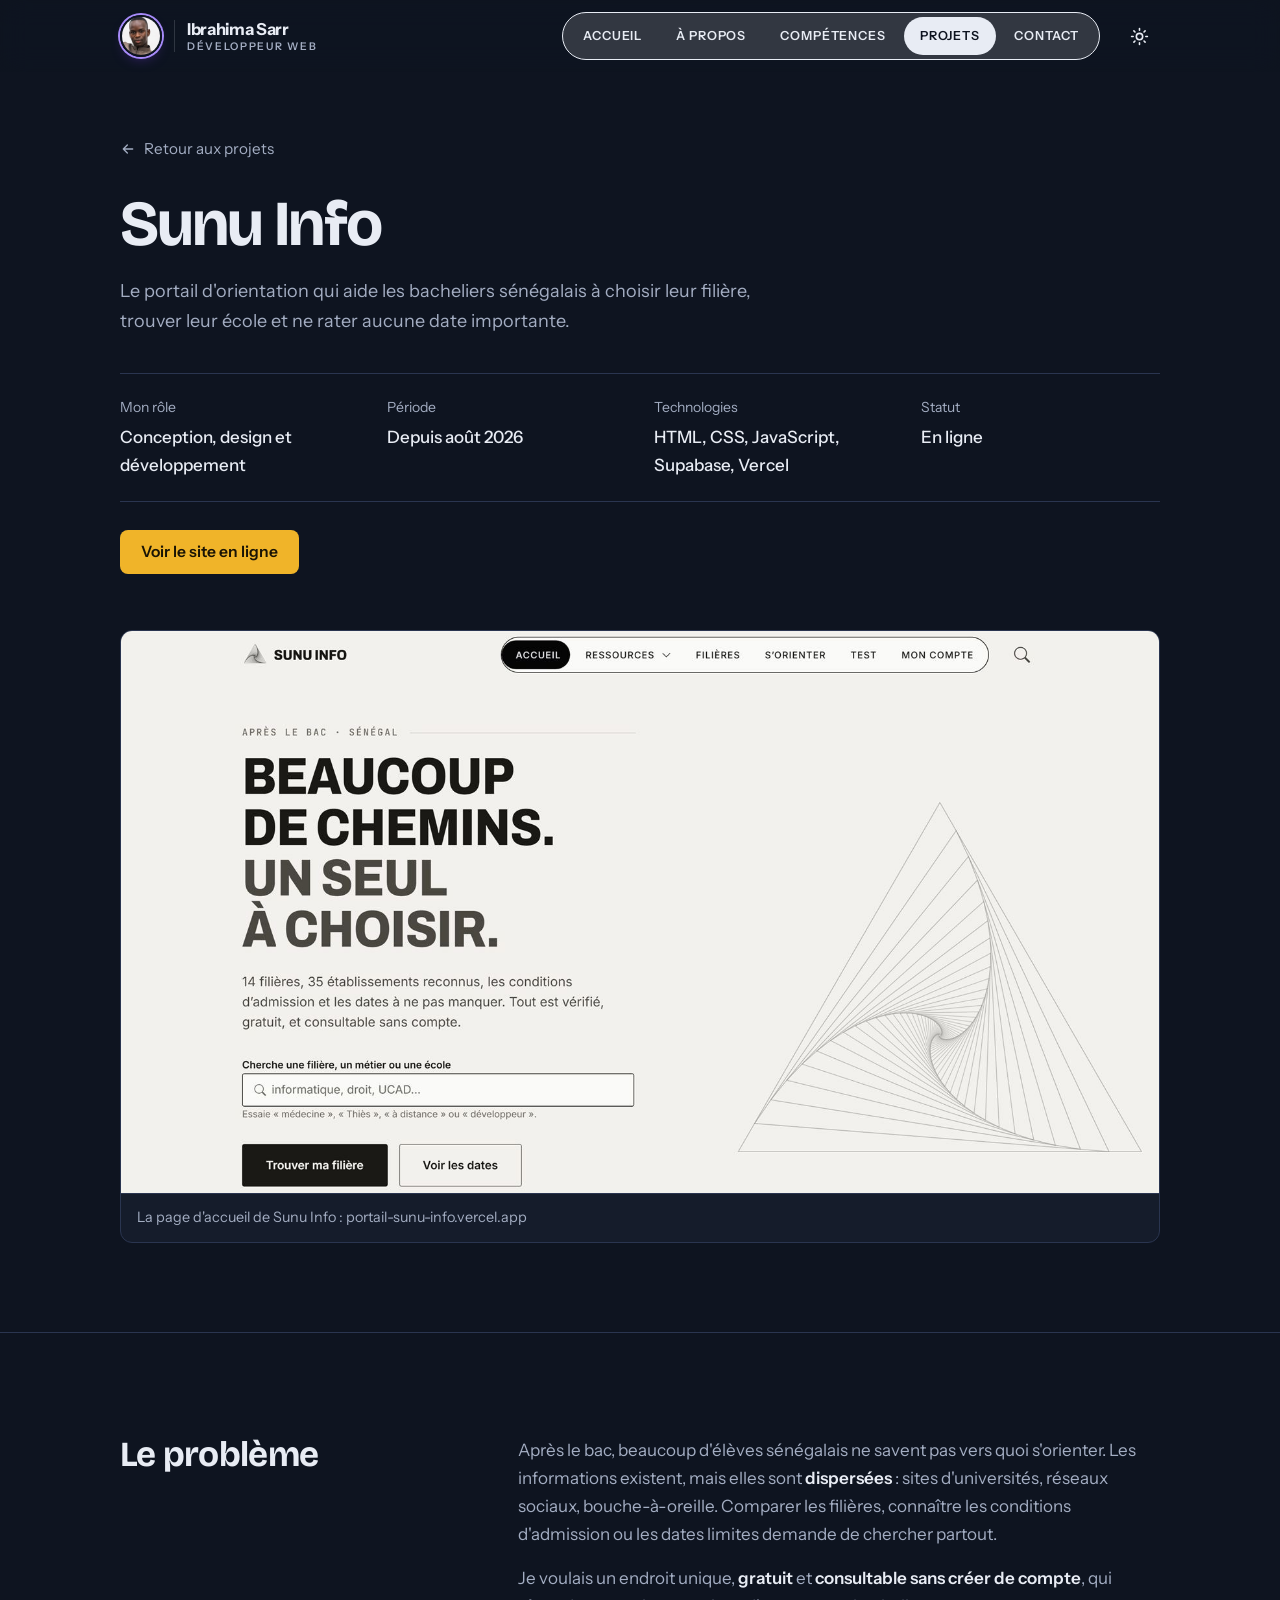
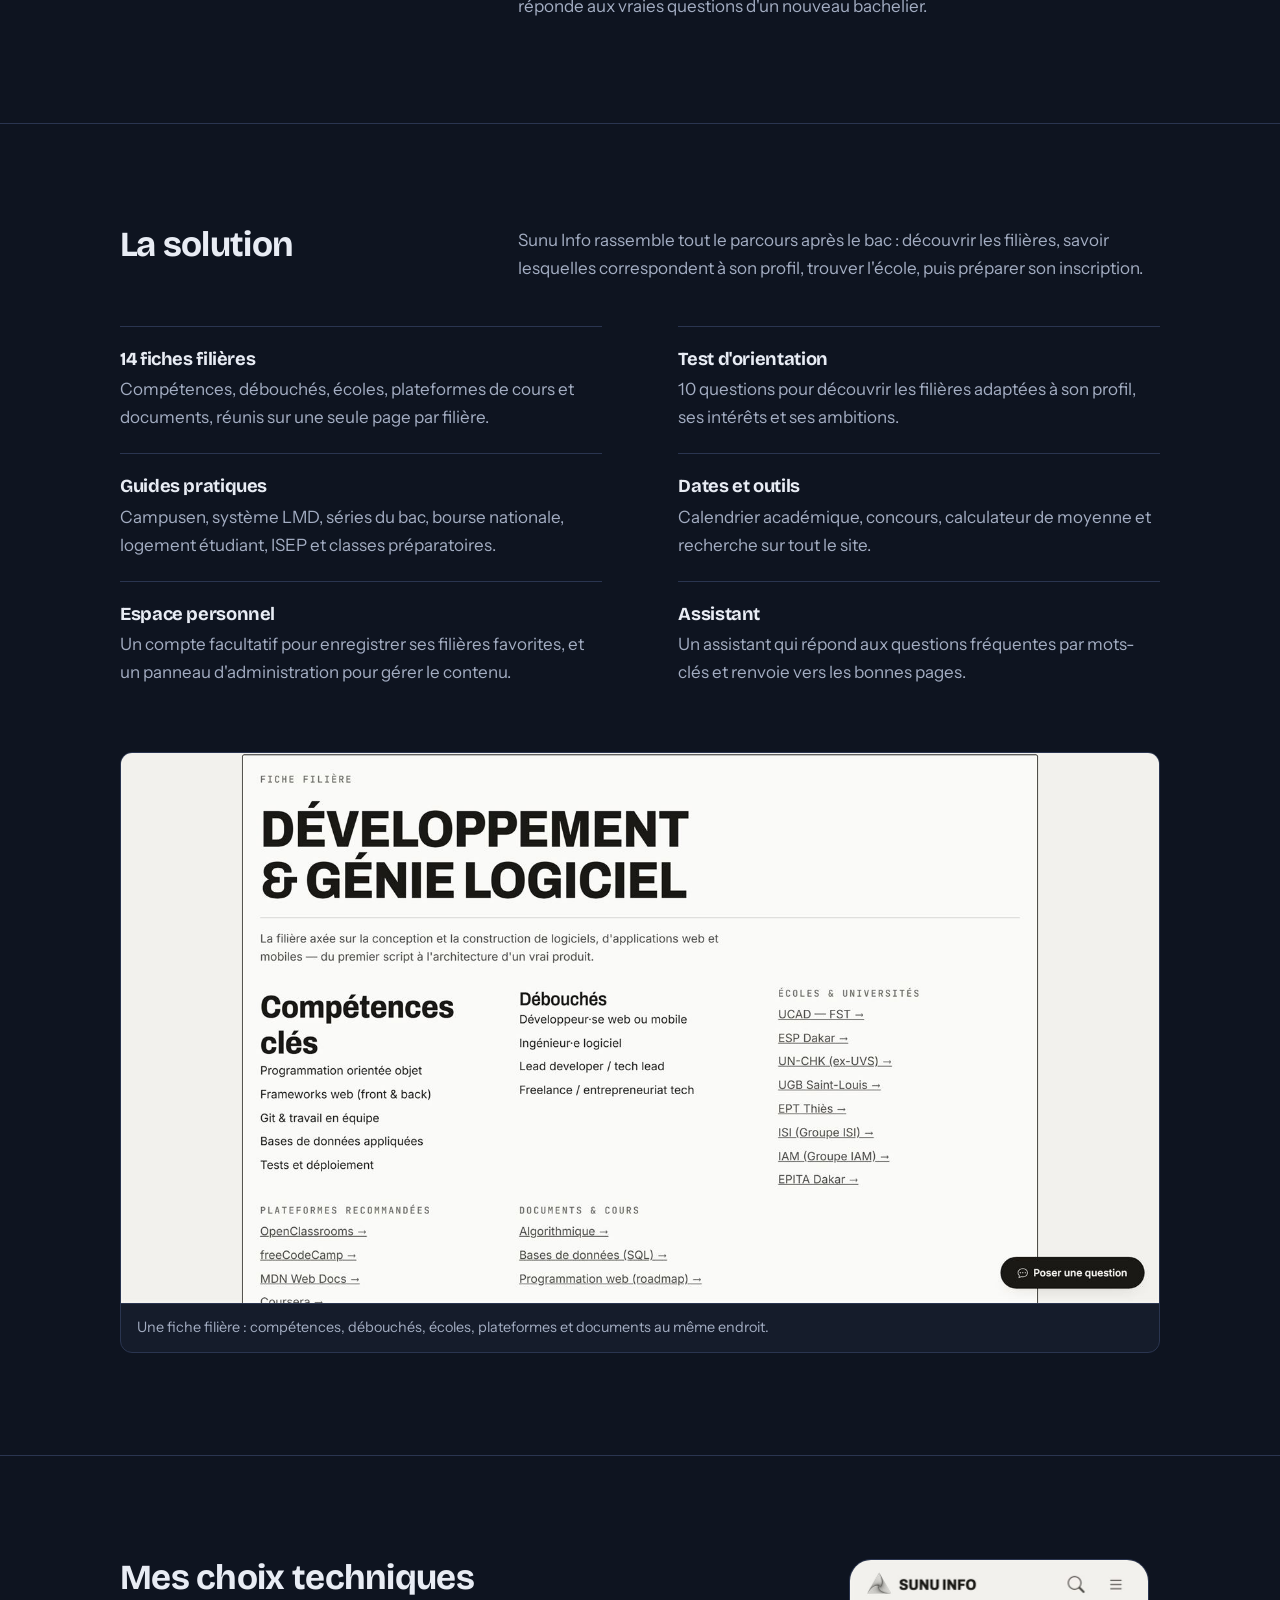
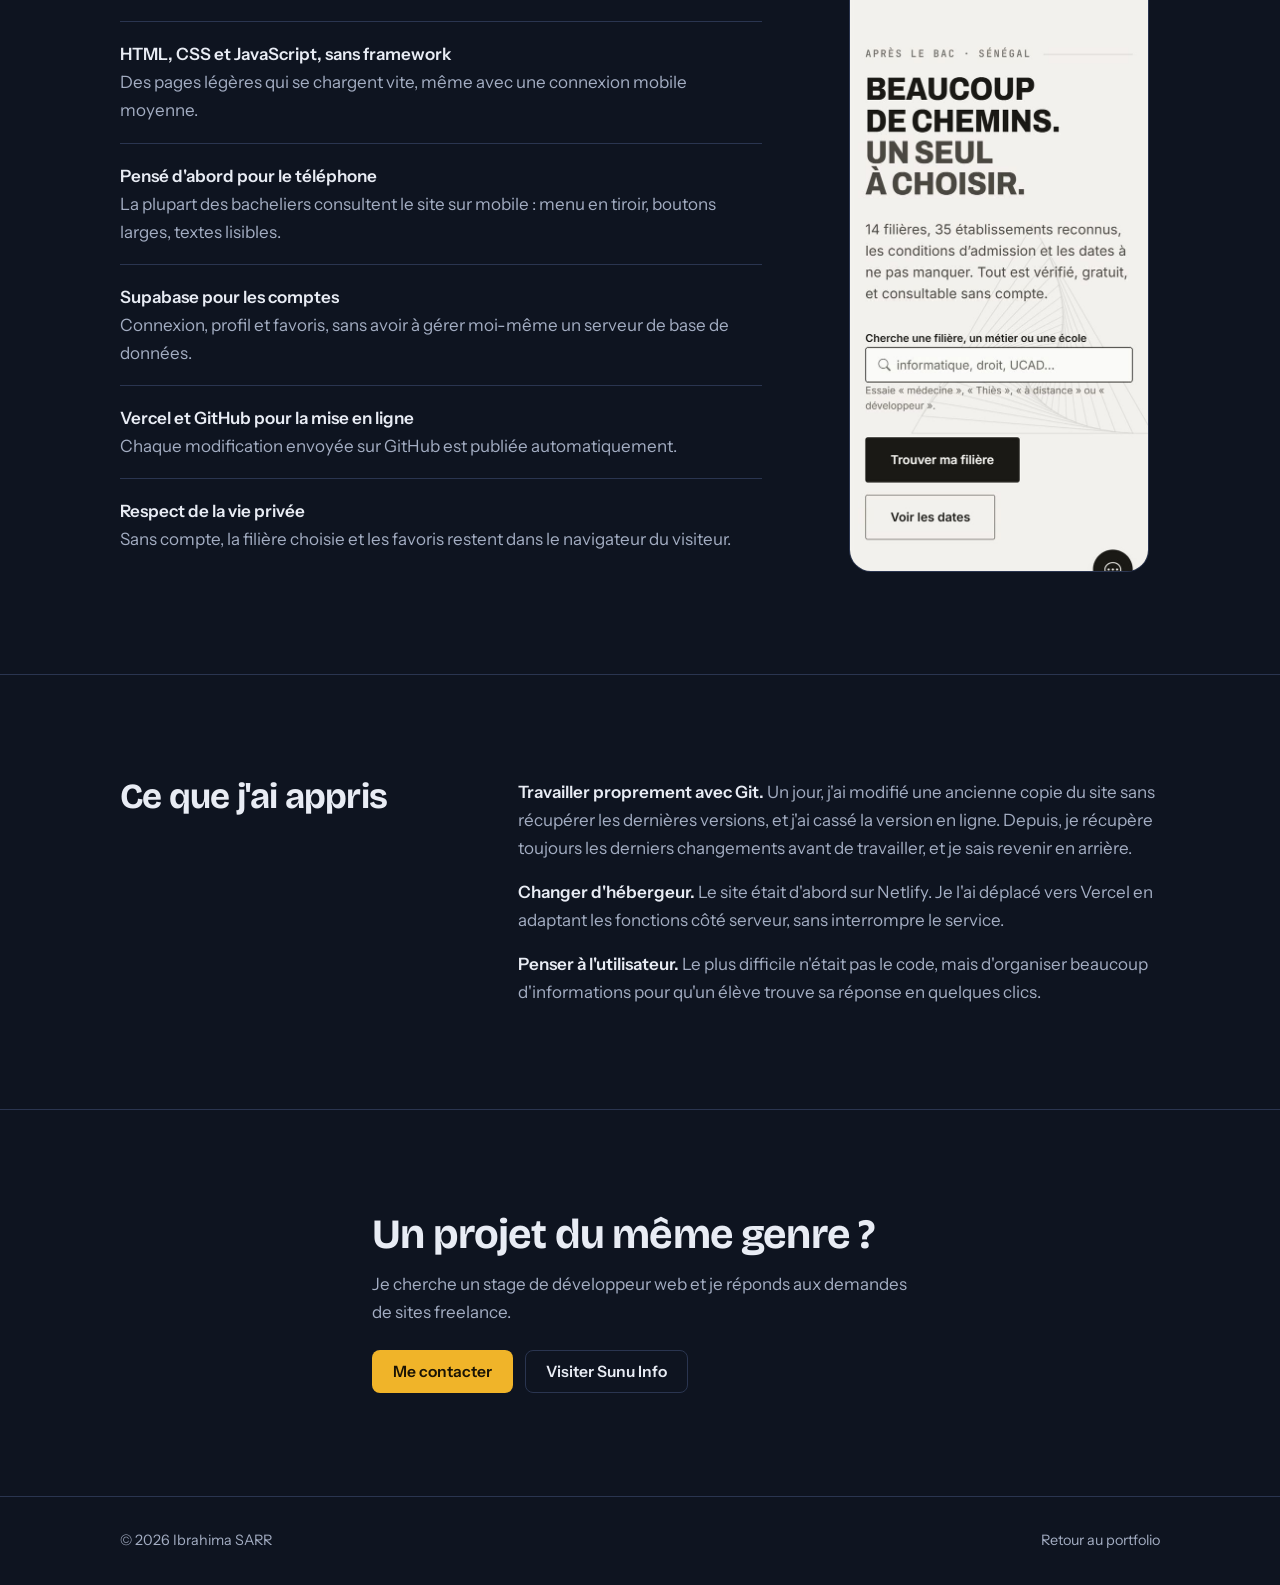
==== commit 0e1a012d: "Rétablit la barre de navigation d'origine et refait le CV sur le nouveau modèle - Barre de navigatio" ====
--- a/sunu-info.html
+++ b/sunu-info.html
@@ -1,5 +1,5 @@
 <!DOCTYPE html>
-<html lang="fr">
+<html lang="fr" data-theme="dark">
 <head>
   <meta charset="UTF-8">
   <meta name="viewport" content="width=device-width, initial-scale=1.0">
@@ -10,7 +10,7 @@
   <meta name="author" content="Ibrahima SARR">
   <link rel="canonical" href="https://portfolioibrahimasarr.vercel.app/sunu-info.html">
   <meta name="theme-color" content="#0e1420">
-  <meta name="color-scheme" content="dark">
+  <meta name="color-scheme" content="dark light">
 
   <meta property="og:type" content="article">
   <meta property="og:locale" content="fr_FR">
@@ -33,33 +33,47 @@
   <link href="https://fonts.googleapis.com/css2?family=Bricolage+Grotesque:opsz,wght@12..96,600;12..96,700;12..96,800&family=Instrument+Sans:wght@400;500;600&display=swap" rel="stylesheet">
 
   <link rel="stylesheet" href="style.css">
+
+  <!-- Applique le thème enregistré avant l'affichage (sombre par défaut) -->
+  <script>
+    try {
+      var t = localStorage.getItem('theme');
+      if (t === 'light' || t === 'dark') document.documentElement.setAttribute('data-theme', t);
+    } catch (e) {}
+  </script>
 </head>
 <body>
 
   <a href="#contenu" class="lien-evitement">Aller au contenu</a>
 
   <!-- ===== EN-TÊTE ===== -->
-  <header class="entete">
+  <header class="entete" id="entete">
     <div class="conteneur entete__barre">
-      <a href="index.html" class="marque">Ibrahima Sarr</a>
+      <a href="index.html" class="logo" aria-label="Retour à l'accueil du portfolio">
+        <img class="logo__mark" src="images/ibrahima-sarr-portrait.jpg" alt="" width="40" height="40">
+        <span class="logo__texte"><span class="logo__nom">Ibrahima Sarr</span><span class="logo__role">Développeur web</span></span>
+      </a>
 
       <nav class="nav" id="nav" aria-label="Navigation principale">
+        <span class="nav__pilule" aria-hidden="true"></span>
+        <a href="index.html#accueil">Accueil</a>
+        <a href="index.html#apropos">À propos</a>
+        <a href="index.html#competences">Compétences</a>
         <a href="index.html#projets" aria-current="page">Projets</a>
-        <a href="index.html#parcours">Parcours</a>
-        <a href="index.html#competences">Compétences</a>
         <a href="index.html#contact">Contact</a>
       </nav>
 
       <div class="entete__actions">
-        <a href="CV-Ibrahima-Sarr.pdf" class="btn btn--ligne btn--petit" download>
-          <svg viewBox="0 0 24 24" aria-hidden="true"><path d="M12 4v11M7 11l5 5 5-5M5 20h14"/></svg>
-          Mon CV
-        </a>
-        <button class="burger" id="btn-menu" type="button" aria-label="Ouvrir le menu" aria-expanded="false" aria-controls="nav">
+        <button class="btn-icone" id="btn-theme" type="button" aria-label="Changer de thème">
+          <svg class="ico-lune" viewBox="0 0 24 24" aria-hidden="true"><path d="M21 12.8A9 9 0 1 1 11.2 3a7 7 0 0 0 9.8 9.8z"/></svg>
+          <svg class="ico-soleil" viewBox="0 0 24 24" aria-hidden="true"><circle cx="12" cy="12" r="4"/><path d="M12 2v2M12 20v2M4.9 4.9l1.4 1.4M17.7 17.7l1.4 1.4M2 12h2M20 12h2M4.9 19.1l1.4-1.4M17.7 6.3l1.4-1.4"/></svg>
+        </button>
+        <button class="btn-icone burger" id="btn-menu" type="button" aria-label="Ouvrir le menu" aria-expanded="false" aria-controls="nav">
           <span></span><span></span><span></span>
         </button>
       </div>
     </div>
+    <span class="progression" id="progression" aria-hidden="true"></span>
   </header>
 
   <main id="contenu">
--- a/style.css
+++ b/style.css
@@ -19,8 +19,23 @@
   --titre: "Bricolage Grotesque", "Segoe UI", system-ui, sans-serif;
   --corps: "Instrument Sans", "Segoe UI", system-ui, sans-serif;
 
+  --accent-texte: #f0b429;
+  --texte-doux: var(--doux);
+
   --largeur: 1120px;
   --marge: clamp(20px, 5vw, 40px);
+  color-scheme: dark;
+}
+
+/* Thème clair : choisi avec le bouton de la barre de navigation */
+:root[data-theme="light"] {
+  --fond: #f6f7fb;
+  --surface: #ffffff;
+  --ligne: #d8dde9;
+  --texte: #131b2e;
+  --doux: #566079;
+  --accent-texte: #8a5a00;
+  color-scheme: light;
 }
 
 /* ----- Base ----- */
@@ -28,7 +43,7 @@
 
 html {
   scroll-behavior: smooth;
-  scroll-padding-top: 88px;
+  scroll-padding-top: 100px;
   -webkit-text-size-adjust: 100%;
 }
 
@@ -38,6 +53,8 @@
   color: var(--texte);
   font: 400 1.0625rem/1.65 var(--corps);
   -webkit-font-smoothing: antialiased;
+  overflow-x: hidden;
+  transition: background 0.3s, color 0.3s;
 }
 
 img { display: block; max-width: 100%; height: auto; }
@@ -115,79 +132,111 @@
 .btn--soleil { background: var(--soleil); color: var(--sur-soleil); }
 .btn--soleil:hover { background: var(--soleil-clair); }
 .btn--ligne { border-color: var(--ligne); color: var(--texte); }
-.btn--ligne:hover { border-color: var(--soleil); color: var(--soleil); }
+.btn--ligne:hover { border-color: var(--accent-texte); color: var(--accent-texte); }
 .btn--petit { padding: 10px 16px; font-size: 0.9rem; }
 
-/* ----- En-tête ----- */
+/* ----- Barre de navigation : identique à la version précédente -----
+   Barre pleine largeur floutée, liens en majuscules dans une pilule bordée,
+   une pastille foncée glisse sous le lien actif / survolé.
+   Le flou est porté par ::before : un backdrop-filter sur l'en-tête lui-même
+   deviendrait le bloc conteneur du tiroir mobile en position fixe. */
 .entete {
-  position: sticky;
-  top: 0;
-  z-index: 50;
-  background: rgba(14, 20, 32, 0.92);
-  backdrop-filter: blur(8px);
-  -webkit-backdrop-filter: blur(8px);
-  border-bottom: 1px solid var(--ligne);
-}
-.entete__barre {
-  display: flex;
-  align-items: center;
-  justify-content: space-between;
-  gap: 24px;
-  min-height: 68px;
-}
-.marque {
-  font: 700 1.15rem/1 var(--titre);
-  letter-spacing: -0.01em;
-  text-decoration: none;
-}
-
-.nav { display: flex; align-items: center; gap: 28px; }
+  --violet: #a78bfa;
+  --bleu: #60a5fa;
+  --degrade: linear-gradient(120deg, var(--violet), var(--bleu));
+  --puce: rgba(167, 139, 250, 0.12);
+  --ombre-forte: 0 24px 60px -18px rgba(0, 0, 0, 0.7);
+
+  position: fixed; top: 0; left: 0; right: 0; z-index: 50;
+  border-bottom: 1px solid transparent;
+  transition: border-color .2s, box-shadow .2s;
+}
+:root[data-theme="light"] .entete {
+  --violet: #7c3aed;
+  --bleu: #3b82f6;
+  --puce: rgba(124, 58, 237, 0.08);
+  --ombre-forte: 0 24px 60px -18px rgba(76, 29, 149, 0.32);
+}
+.entete::before {
+  content: ""; position: absolute; inset: 0; z-index: -1;
+  background: color-mix(in srgb, var(--fond) 80%, transparent);
+  backdrop-filter: saturate(1.4) blur(14px); -webkit-backdrop-filter: saturate(1.4) blur(14px);
+}
+.entete.defile { border-bottom-color: color-mix(in srgb, var(--texte) 10%, transparent); box-shadow: 0 6px 24px -14px rgba(26, 21, 48, .25); }
+.entete__barre { display: flex; align-items: center; gap: 12px; min-height: 72px; }
+
+/* Logo : photo ronde + nom et métier sur deux lignes */
+.logo {
+  position: relative; z-index: 2;
+  display: flex; align-items: center; gap: 12px; margin-right: auto;
+  text-decoration: none; white-space: nowrap;
+}
+.logo__mark {
+  width: 42px; height: 42px; border-radius: 50%; flex-shrink: 0; object-fit: cover;
+  border: 2px solid var(--fond);
+  box-shadow: 0 0 0 2px var(--violet), 0 6px 14px -6px rgba(124, 58, 237, .55);
+}
+.logo__texte { display: flex; flex-direction: column; line-height: 1.1; padding-left: 12px; border-left: 1px solid color-mix(in srgb, var(--texte) 16%, transparent); }
+.logo__nom { font-size: 16.5px; font-weight: 800; letter-spacing: -0.02em; }
+.logo__role {
+  margin-top: 3px; font-size: 10.5px; font-weight: 600; letter-spacing: .16em; text-transform: uppercase;
+  color: var(--texte-doux);
+}
+
+/* Bureau : pilule bordée */
+.nav {
+  position: relative; isolation: isolate;
+  display: flex; align-items: center; gap: 2px;
+  padding: 4px; margin-right: 6px;
+  border: 1px solid var(--texte); border-radius: 999px;
+  background: color-mix(in srgb, var(--fond) 70%, #fff);
+}
+:root[data-theme="dark"] .nav { background: color-mix(in srgb, var(--fond) 85%, #fff); }
 .nav a {
-  position: relative;
-  padding-block: 6px;
-  color: var(--doux);
-  font-weight: 500;
-  font-size: 0.975rem;
-  text-decoration: none;
-  transition: color 0.2s;
-}
-.nav a:hover { color: var(--texte); }
-.nav a.actif,
-.nav a[aria-current="page"] { color: var(--texte); }
-.nav a.actif::after,
-.nav a[aria-current="page"]::after {
-  content: "";
-  position: absolute;
-  left: 0; right: 0; bottom: -2px;
-  height: 2px;
-  background: var(--soleil);
-}
-
-.entete__actions { display: flex; align-items: center; gap: 12px; }
-
-.burger {
-  display: none;
-  width: 44px; height: 44px;
-  padding: 0;
-  border: 1px solid var(--ligne);
-  border-radius: 8px;
-  background: transparent;
-  cursor: pointer;
-}
-.burger span {
-  display: block;
-  width: 18px; height: 2px;
-  margin: 4px auto;
-  background: var(--texte);
-  transition: transform 0.2s, opacity 0.2s;
-}
+  position: relative; z-index: 1;
+  display: flex; align-items: center; min-height: 38px; padding: 0 16px;
+  border-radius: 999px; text-decoration: none; white-space: nowrap;
+  font-size: 12.5px; font-weight: 600; letter-spacing: .07em; text-transform: uppercase;
+  color: var(--texte); transition: color .25s;
+}
+.nav a.sous-pilule { color: var(--fond); }
+.nav__pilule {
+  position: absolute; z-index: 0; top: 4px; left: 0;
+  height: 38px; width: 0; border-radius: 999px;
+  background: var(--texte); opacity: 0; pointer-events: none;
+  transition: transform .45s cubic-bezier(.22, 1, .36, 1), width .45s cubic-bezier(.22, 1, .36, 1), opacity .2s;
+}
+
+.entete__actions { position: relative; z-index: 2; display: flex; gap: 4px; }
+.btn-icone {
+  width: 42px; height: 42px; border-radius: 50%;
+  display: grid; place-items: center;
+  background: transparent; border: 0; color: var(--texte);
+  cursor: pointer; transition: background .2s;
+}
+.btn-icone:hover { background: var(--puce); }
+.btn-icone svg { width: 19px; height: 19px; fill: none; stroke: currentColor; stroke-width: 2; stroke-linecap: round; }
+
+/* Icône lune en clair, soleil en sombre */
+.ico-soleil { display: none; }
+:root[data-theme="dark"] .ico-lune { display: none; }
+:root[data-theme="dark"] .ico-soleil { display: block; }
+
+.burger { display: none; flex-direction: column; align-items: center; justify-content: center; gap: 4px; padding: 0; }
+.burger span { display: block; width: 18px; height: 2px; background: currentColor; border-radius: 2px; transition: transform .25s, opacity .25s; }
 .burger[aria-expanded="true"] span:nth-child(1) { transform: translateY(6px) rotate(45deg); }
 .burger[aria-expanded="true"] span:nth-child(2) { opacity: 0; }
 .burger[aria-expanded="true"] span:nth-child(3) { transform: translateY(-6px) rotate(-45deg); }
 
+/* Barre de progression de lecture */
+.progression {
+  position: absolute; left: 0; bottom: -1px; width: 100%; height: 3px;
+  background: var(--degrade); transform: scaleX(0); transform-origin: 0 50%;
+}
+
 /* ----- Accueil ----- */
 .hero {
-  padding-block: clamp(48px, 8vw, 104px) clamp(56px, 8vw, 96px);
+  padding-block: calc(72px + clamp(40px, 7vw, 88px)) clamp(56px, 8vw, 96px);
 }
 .hero__grille {
   display: grid;
@@ -280,7 +329,7 @@
   background: var(--surface);
   transition: border-color 0.2s;
 }
-.projet__image:hover { border-color: var(--soleil); }
+.projet__image:hover { border-color: var(--accent-texte); }
 
 .projet__nom { font-size: clamp(1.5rem, 2.6vw, 1.9rem); }
 .projet__resume { margin-top: 10px; color: var(--doux); }
@@ -337,7 +386,7 @@
   font-weight: 500;
   text-decoration: none;
 }
-a.coord__valeur:hover { color: var(--soleil); }
+a.coord__valeur:hover { color: var(--accent-texte); }
 .coord__copier {
   flex: none;
   display: grid;
@@ -350,7 +399,7 @@
   cursor: pointer;
   transition: border-color 0.2s, color 0.2s;
 }
-.coord__copier:hover { border-color: var(--soleil); color: var(--soleil); }
+.coord__copier:hover { border-color: var(--accent-texte); color: var(--accent-texte); }
 .coord__copier svg {
   width: 18px; height: 18px;
   fill: none;
@@ -364,7 +413,7 @@
 .pied { padding-block: 32px; border-top: 1px solid var(--ligne); color: var(--doux); font-size: 0.9rem; }
 .pied__contenu { display: flex; flex-wrap: wrap; justify-content: space-between; gap: 12px 24px; }
 .pied a { text-decoration: none; }
-.pied a:hover { color: var(--soleil); }
+.pied a:hover { color: var(--accent-texte); }
 
 /* ----- Message « Copié » ----- */
 .toast {
@@ -388,7 +437,7 @@
 /* =========================================================
    Page « étude de cas »
    ========================================================= */
-.cas-intro { padding-block: clamp(40px, 6vw, 80px) clamp(32px, 5vw, 56px); }
+.cas-intro { padding-block: calc(72px + clamp(32px, 5vw, 64px)) clamp(32px, 5vw, 56px); }
 .cas-retour {
   display: inline-flex;
   align-items: center;
@@ -398,7 +447,7 @@
   font-size: 0.95rem;
   text-decoration: none;
 }
-.cas-retour:hover { color: var(--soleil); }
+.cas-retour:hover { color: var(--accent-texte); }
 .cas-retour svg { width: 16px; height: 16px; fill: none; stroke: currentColor; stroke-width: 2; stroke-linecap: round; stroke-linejoin: round; }
 .cas-intro h1 { font-size: clamp(2.4rem, 6vw, 4rem); letter-spacing: -0.03em; }
 .cas-intro__accroche { max-width: 58ch; margin-top: 18px; color: var(--doux); font-size: 1.125rem; }
@@ -465,29 +514,33 @@
 /* =========================================================
    Petits écrans
    ========================================================= */
+
+/* Menu en tiroir (tablette et mobile), comme avant :
+   clip-path plutôt que translateX, pour ne pas élargir la zone défilable. */
+@media (max-width: 900px) {
+  .burger { display: flex; }
+  .nav {
+    position: fixed; top: 0; right: 0; bottom: 0; z-index: 1;
+    width: min(22rem, 100%); margin: 0;
+    flex-direction: column; align-items: stretch; gap: 4px;
+    padding: 88px 16px 24px;
+    background: var(--fond); border: 0; border-left: 1px solid color-mix(in srgb, var(--texte) 12%, transparent);
+    border-radius: 0; box-shadow: var(--ombre-forte);
+    clip-path: inset(0 0 0 100%); visibility: hidden;
+    transition: clip-path .3s cubic-bezier(.4, 0, 1, 1), visibility 0s linear .3s;
+  }
+  :root[data-theme="dark"] .nav { background: var(--fond); }
+  .nav.ouvert {
+    clip-path: inset(0); visibility: visible;
+    transition: clip-path .4s cubic-bezier(.22, 1, .36, 1), visibility 0s;
+  }
+  .nav a { min-height: 48px; padding: 0 18px; font-size: 16px; letter-spacing: 0; text-transform: none; color: var(--texte-doux); }
+  .nav a:hover { color: var(--texte); background: var(--puce); }
+  .nav a.actif { color: var(--fond); background: var(--texte); font-weight: 700; }
+  .nav__pilule { display: none; }
+}
+
 @media (max-width: 860px) {
-  .burger { display: block; }
-  .entete__actions .btn { display: none; }
-
-  .nav {
-    position: absolute;
-    left: 0; right: 0; top: 100%;
-    display: none;
-    flex-direction: column;
-    align-items: stretch;
-    gap: 0;
-    padding: 8px var(--marge) 16px;
-    background: var(--fond);
-    border-bottom: 1px solid var(--ligne);
-  }
-  .nav.ouvert { display: flex; }
-  .nav a { padding-block: 14px; border-top: 1px solid var(--ligne); font-size: 1.05rem; }
-  .nav a:first-child { border-top: 0; }
-  .nav a.actif::after,
-  .nav a[aria-current="page"]::after { display: none; }
-  .nav a.actif,
-  .nav a[aria-current="page"] { color: var(--soleil); }
-
   .hero__grille,
   .projet,
   .contact,
@@ -500,6 +553,10 @@
   .fonctions { grid-template-columns: minmax(0, 1fr); }
 }
 
+@media (max-width: 760px) {
+  .entete__barre { min-height: 64px; }
+}
+
 @media (max-width: 480px) {
   .hero__boutons .btn, .contact__boutons .btn { width: 100%; }
   .fiche { grid-template-columns: minmax(0, 1fr); }
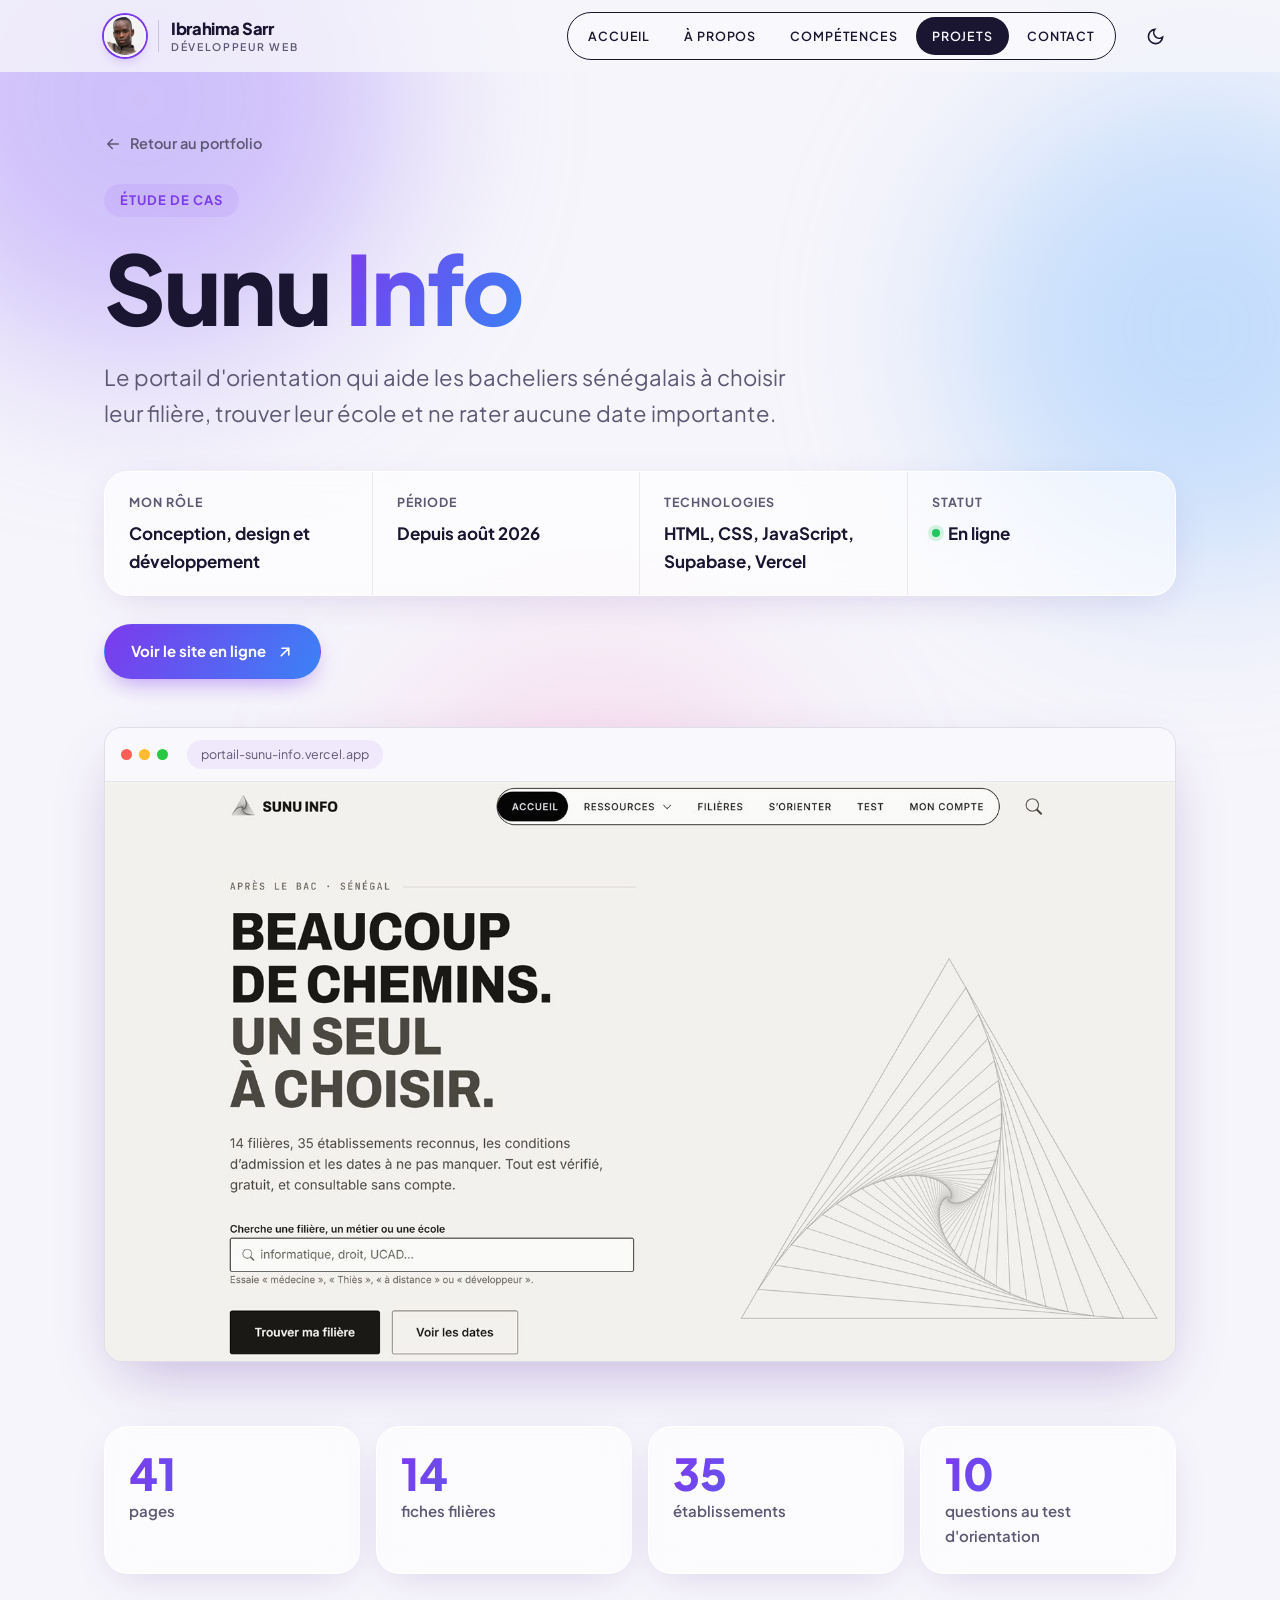
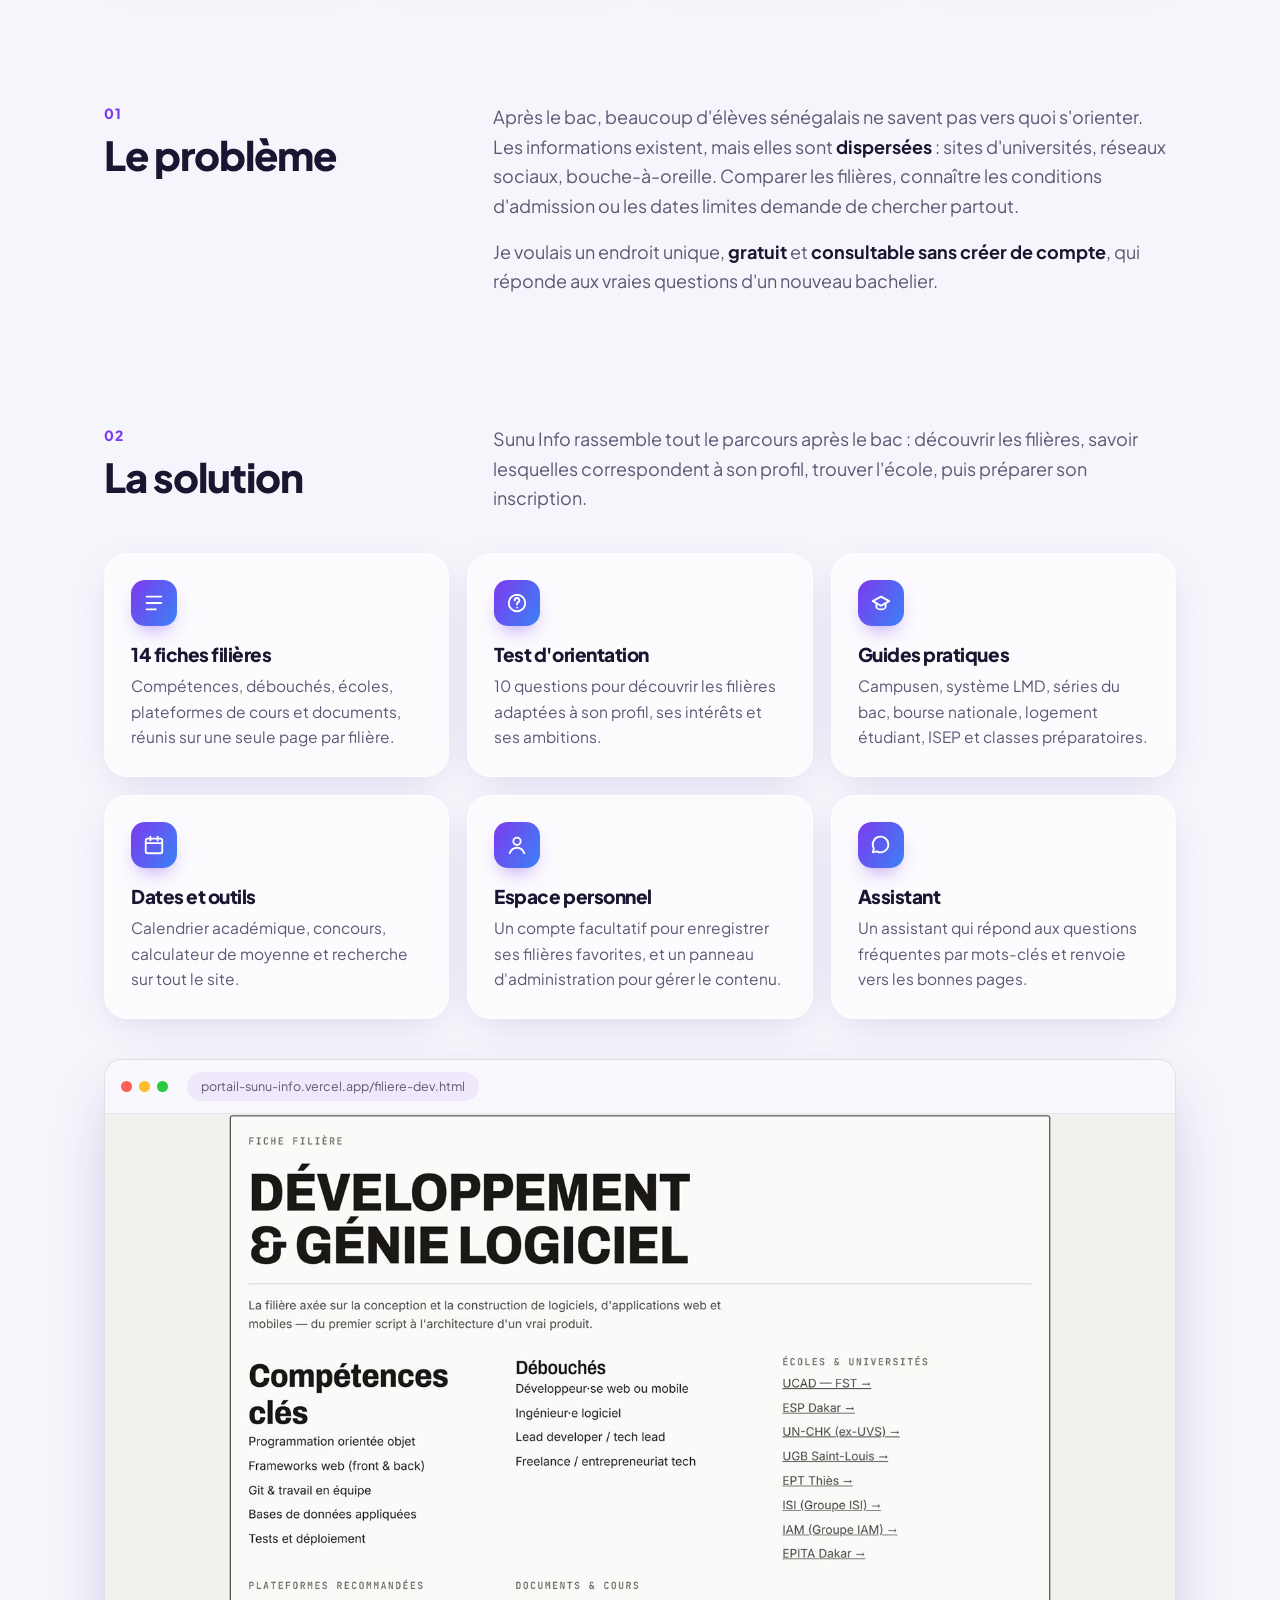
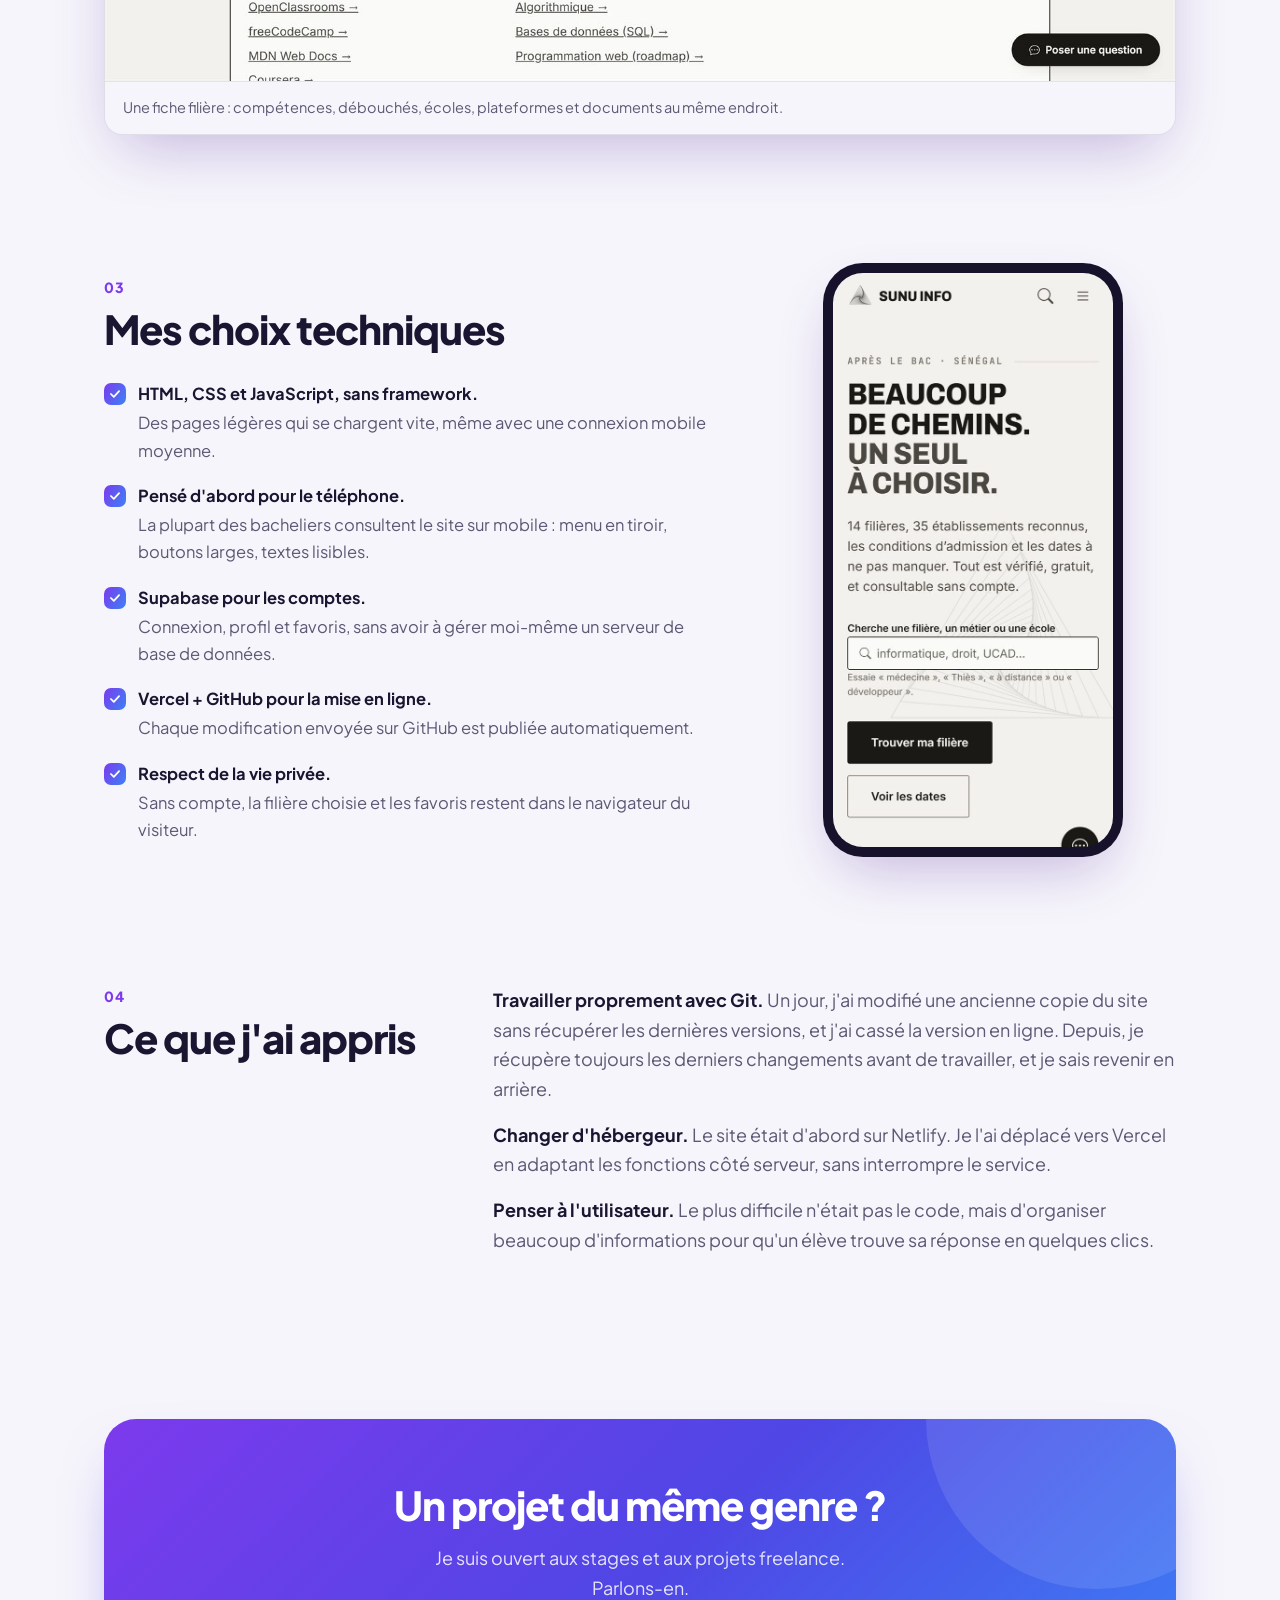
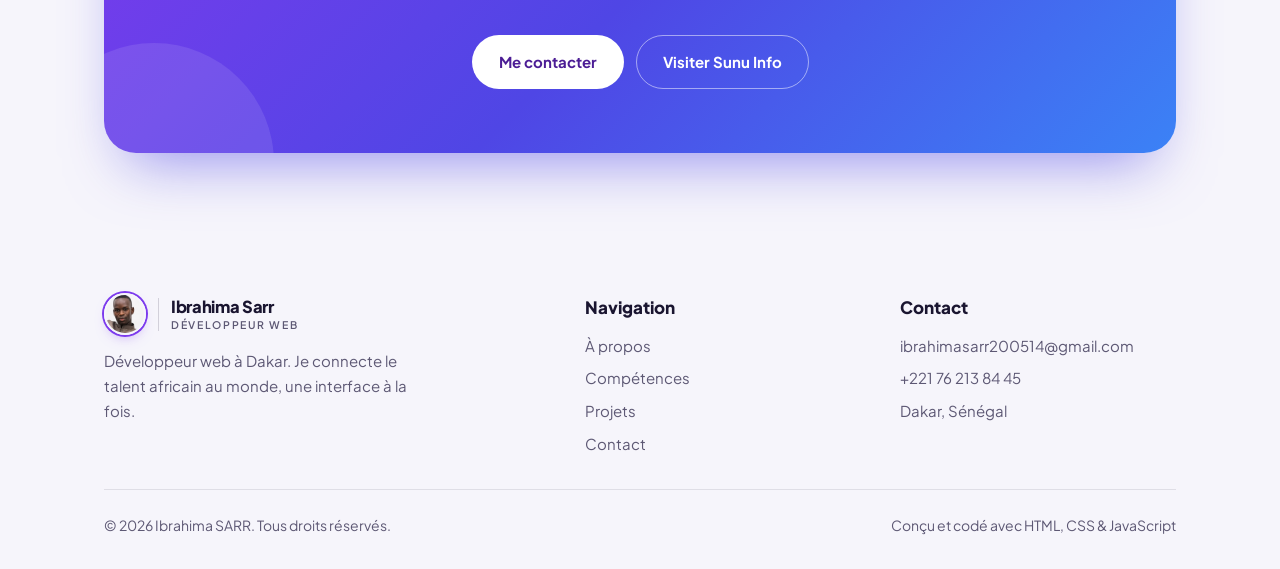
==== commit d5744283: "Rétablit le design d'origine du portfolio Retour aux fichiers d'avant la refonte, en gardant le retr" ====
--- a/sunu-info.html
+++ b/sunu-info.html
@@ -1,5 +1,5 @@
 <!DOCTYPE html>
-<html lang="fr" data-theme="dark">
+<html lang="fr">
 <head>
   <meta charset="UTF-8">
   <meta name="viewport" content="width=device-width, initial-scale=1.0">
@@ -9,8 +9,7 @@
   <meta name="description" content="Étude de cas de Sunu Info, le portail d'orientation après le bac au Sénégal conçu et développé par Ibrahima SARR : problème, solution, choix techniques et apprentissages.">
   <meta name="author" content="Ibrahima SARR">
   <link rel="canonical" href="https://portfolioibrahimasarr.vercel.app/sunu-info.html">
-  <meta name="theme-color" content="#0e1420">
-  <meta name="color-scheme" content="dark light">
+  <meta name="theme-color" content="#16122b">
 
   <meta property="og:type" content="article">
   <meta property="og:locale" content="fr_FR">
@@ -30,21 +29,24 @@
 
   <link rel="preconnect" href="https://fonts.googleapis.com">
   <link rel="preconnect" href="https://fonts.gstatic.com" crossorigin>
-  <link href="https://fonts.googleapis.com/css2?family=Bricolage+Grotesque:opsz,wght@12..96,600;12..96,700;12..96,800&family=Instrument+Sans:wght@400;500;600&display=swap" rel="stylesheet">
+  <link href="https://fonts.googleapis.com/css2?family=Plus+Jakarta+Sans:wght@400;500;600;700;800&display=swap" rel="stylesheet">
 
   <link rel="stylesheet" href="style.css">
 
-  <!-- Applique le thème enregistré avant l'affichage (sombre par défaut) -->
   <script>
     try {
       var t = localStorage.getItem('theme');
-      if (t === 'light' || t === 'dark') document.documentElement.setAttribute('data-theme', t);
+      if (t) document.documentElement.setAttribute('data-theme', t);
     } catch (e) {}
   </script>
 </head>
 <body>
 
-  <a href="#contenu" class="lien-evitement">Aller au contenu</a>
+  <div class="fond-deco" aria-hidden="true">
+    <span class="tache tache--1"></span>
+    <span class="tache tache--2"></span>
+    <span class="tache tache--3"></span>
+  </div>
 
   <!-- ===== EN-TÊTE ===== -->
   <header class="entete" id="entete">
@@ -76,46 +78,69 @@
     <span class="progression" id="progression" aria-hidden="true"></span>
   </header>
 
-  <main id="contenu">
+  <main class="cas" id="haut-de-page">
 
     <!-- ===== EN-TÊTE DE L'ÉTUDE DE CAS ===== -->
-    <section class="cas-intro">
+    <section class="cas__intro">
       <div class="conteneur">
-        <a href="index.html#projets" class="cas-retour">
+        <a href="index.html#projets" class="cas__retour">
           <svg viewBox="0 0 24 24" aria-hidden="true"><path d="M19 12H5M11 6l-6 6 6 6"/></svg>
-          Retour aux projets
+          Retour au portfolio
         </a>
-        <h1>Sunu Info</h1>
-        <p class="cas-intro__accroche">
+        <p class="surtitre">Étude de cas</p>
+        <h1>Sunu <span class="degrade">Info</span></h1>
+        <p class="cas__accroche">
           Le portail d'orientation qui aide les bacheliers sénégalais à choisir leur filière,
           trouver leur école et ne rater aucune date importante.
         </p>
 
-        <dl class="fiche">
+        <dl class="cas__fiche verre">
           <div><dt>Mon rôle</dt><dd>Conception, design et développement</dd></div>
           <div><dt>Période</dt><dd>Depuis août 2026</dd></div>
           <div><dt>Technologies</dt><dd>HTML, CSS, JavaScript, Supabase, Vercel</dd></div>
-          <div><dt>Statut</dt><dd>En ligne</dd></div>
+          <div><dt>Statut</dt><dd><span class="point"></span> En ligne</dd></div>
         </dl>
 
-        <div class="projet__liens">
-          <a href="https://portail-sunu-info.vercel.app" target="_blank" rel="noopener" class="btn btn--soleil">Voir le site en ligne</a>
-        </div>
-      </div>
-    </section>
-
+        <div class="cas__boutons">
+          <a href="https://portail-sunu-info.vercel.app" target="_blank" rel="noopener" class="btn btn--plein">
+            Voir le site en ligne
+            <svg viewBox="0 0 24 24" aria-hidden="true"><path d="M7 17 17 7M8 7h9v9"/></svg>
+          </a>
+        </div>
+      </div>
+    </section>
+
+    <!-- Capture principale dans un faux navigateur -->
     <div class="conteneur">
-      <figure class="capture">
+      <figure class="navigateur revele">
+        <div class="navigateur__barre" aria-hidden="true">
+          <span></span><span></span><span></span>
+          <em>portail-sunu-info.vercel.app</em>
+        </div>
         <img src="images/sunu-info/accueil.jpg" alt="Page d'accueil de Sunu Info : « Beaucoup de chemins. Un seul à choisir. » avec une barre de recherche" width="1600" height="867" decoding="async">
-        <figcaption>La page d'accueil de Sunu Info : portail-sunu-info.vercel.app</figcaption>
       </figure>
     </div>
 
+    <!-- ===== CHIFFRES ===== -->
+    <section class="section section--serree">
+      <div class="conteneur">
+        <ul class="cas__chiffres revele">
+          <li class="verre"><strong class="degrade" data-compteur="41">41</strong><span>pages</span></li>
+          <li class="verre"><strong class="degrade" data-compteur="14">14</strong><span>fiches filières</span></li>
+          <li class="verre"><strong class="degrade" data-compteur="35">35</strong><span>établissements</span></li>
+          <li class="verre"><strong class="degrade" data-compteur="10">10</strong><span>questions au test d'orientation</span></li>
+        </ul>
+      </div>
+    </section>
+
     <!-- ===== LE PROBLÈME ===== -->
-    <section class="section section--apres-capture">
-      <div class="conteneur recit">
-        <h2>Le problème</h2>
-        <div class="recit__texte">
+    <section class="section section--serree">
+      <div class="conteneur cas__bloc revele">
+        <div class="cas__titre">
+          <p class="cas__numero">01</p>
+          <h2>Le problème</h2>
+        </div>
+        <div class="cas__texte">
           <p>
             Après le bac, beaucoup d'élèves sénégalais ne savent pas vers quoi s'orienter. Les informations
             existent, mais elles sont <strong>dispersées</strong> : sites d'universités, réseaux sociaux,
@@ -131,11 +156,14 @@
     </section>
 
     <!-- ===== LA SOLUTION ===== -->
-    <section class="section">
+    <section class="section section--serree">
       <div class="conteneur">
-        <div class="recit">
-          <h2>La solution</h2>
-          <div class="recit__texte">
+        <div class="cas__bloc revele">
+          <div class="cas__titre">
+            <p class="cas__numero">02</p>
+            <h2>La solution</h2>
+          </div>
+          <div class="cas__texte">
             <p>
               Sunu Info rassemble tout le parcours après le bac : découvrir les filières, savoir lesquelles
               correspondent à son profil, trouver l'école, puis préparer son inscription.
@@ -143,34 +171,44 @@
           </div>
         </div>
 
-        <ul class="fonctions">
-          <li class="fonction">
+        <div class="cas__fonctions">
+          <article class="fonction verre lumiere revele">
+            <span class="fonction__ico"><svg viewBox="0 0 24 24" aria-hidden="true"><path d="M4 5h16M4 12h16M4 19h10"/></svg></span>
             <h3>14 fiches filières</h3>
             <p>Compétences, débouchés, écoles, plateformes de cours et documents, réunis sur une seule page par filière.</p>
-          </li>
-          <li class="fonction">
+          </article>
+          <article class="fonction verre lumiere revele">
+            <span class="fonction__ico"><svg viewBox="0 0 24 24" aria-hidden="true"><circle cx="12" cy="12" r="9"/><path d="M9.5 9a2.5 2.5 0 1 1 3.5 2.3c-.6.3-1 .9-1 1.6v.6M12 17h.01"/></svg></span>
             <h3>Test d'orientation</h3>
             <p>10 questions pour découvrir les filières adaptées à son profil, ses intérêts et ses ambitions.</p>
-          </li>
-          <li class="fonction">
+          </article>
+          <article class="fonction verre lumiere revele">
+            <span class="fonction__ico"><svg viewBox="0 0 24 24" aria-hidden="true"><path d="M3 10 12 5l9 5-9 5-9-5z"/><path d="M7 12v4c0 1.5 2.2 3 5 3s5-1.5 5-3v-4"/></svg></span>
             <h3>Guides pratiques</h3>
             <p>Campusen, système LMD, séries du bac, bourse nationale, logement étudiant, ISEP et classes préparatoires.</p>
-          </li>
-          <li class="fonction">
+          </article>
+          <article class="fonction verre lumiere revele">
+            <span class="fonction__ico"><svg viewBox="0 0 24 24" aria-hidden="true"><rect x="3" y="5" width="18" height="16" rx="2"/><path d="M3 10h18M8 3v4M16 3v4"/></svg></span>
             <h3>Dates et outils</h3>
             <p>Calendrier académique, concours, calculateur de moyenne et recherche sur tout le site.</p>
-          </li>
-          <li class="fonction">
+          </article>
+          <article class="fonction verre lumiere revele">
+            <span class="fonction__ico"><svg viewBox="0 0 24 24" aria-hidden="true"><circle cx="12" cy="8" r="4"/><path d="M4 21c1.5-4 4.5-6 8-6s6.5 2 8 6"/></svg></span>
             <h3>Espace personnel</h3>
             <p>Un compte facultatif pour enregistrer ses filières favorites, et un panneau d'administration pour gérer le contenu.</p>
-          </li>
-          <li class="fonction">
+          </article>
+          <article class="fonction verre lumiere revele">
+            <span class="fonction__ico"><svg viewBox="0 0 24 24" aria-hidden="true"><path d="M20 11.5a8.5 8.5 0 0 1-12.6 7.4L3 20l1.2-4.2A8.5 8.5 0 1 1 20 11.5z"/></svg></span>
             <h3>Assistant</h3>
             <p>Un assistant qui répond aux questions fréquentes par mots-clés et renvoie vers les bonnes pages.</p>
-          </li>
-        </ul>
-
-        <figure class="capture">
+          </article>
+        </div>
+
+        <figure class="navigateur revele">
+          <div class="navigateur__barre" aria-hidden="true">
+            <span></span><span></span><span></span>
+            <em>portail-sunu-info.vercel.app/filiere-dev.html</em>
+          </div>
           <img src="images/sunu-info/fiche-filiere.jpg" alt="Fiche de la filière Développement et génie logiciel : compétences clés, débouchés et écoles" width="1600" height="848" loading="lazy" decoding="async">
           <figcaption>Une fiche filière : compétences, débouchés, écoles, plateformes et documents au même endroit.</figcaption>
         </figure>
@@ -178,44 +216,50 @@
     </section>
 
     <!-- ===== CHOIX TECHNIQUES ===== -->
-    <section class="section">
-      <div class="conteneur choix-mobile">
-        <div>
-          <h2>Mes choix techniques</h2>
-          <ul class="choix">
-            <li>
-              <strong>HTML, CSS et JavaScript, sans framework</strong>
+    <section class="section section--serree">
+      <div class="conteneur cas__mobile">
+        <div class="revele">
+          <div class="cas__titre">
+            <p class="cas__numero">03</p>
+            <h2>Mes choix techniques</h2>
+          </div>
+          <ul class="cas__choix">
+            <li>
+              <strong>HTML, CSS et JavaScript, sans framework.</strong>
               Des pages légères qui se chargent vite, même avec une connexion mobile moyenne.
             </li>
             <li>
-              <strong>Pensé d'abord pour le téléphone</strong>
+              <strong>Pensé d'abord pour le téléphone.</strong>
               La plupart des bacheliers consultent le site sur mobile : menu en tiroir, boutons larges, textes lisibles.
             </li>
             <li>
-              <strong>Supabase pour les comptes</strong>
+              <strong>Supabase pour les comptes.</strong>
               Connexion, profil et favoris, sans avoir à gérer moi-même un serveur de base de données.
             </li>
             <li>
-              <strong>Vercel et GitHub pour la mise en ligne</strong>
+              <strong>Vercel + GitHub pour la mise en ligne.</strong>
               Chaque modification envoyée sur GitHub est publiée automatiquement.
             </li>
             <li>
-              <strong>Respect de la vie privée</strong>
+              <strong>Respect de la vie privée.</strong>
               Sans compte, la filière choisie et les favoris restent dans le navigateur du visiteur.
             </li>
           </ul>
         </div>
-        <figure class="telephone">
+        <figure class="telephone revele">
           <img src="images/sunu-info/mobile.jpg" alt="Accueil de Sunu Info sur téléphone" width="600" height="1231" loading="lazy" decoding="async">
         </figure>
       </div>
     </section>
 
     <!-- ===== APPRENTISSAGES ===== -->
-    <section class="section">
-      <div class="conteneur recit">
-        <h2>Ce que j'ai appris</h2>
-        <div class="recit__texte">
+    <section class="section section--serree">
+      <div class="conteneur cas__bloc revele">
+        <div class="cas__titre">
+          <p class="cas__numero">04</p>
+          <h2>Ce que j'ai appris</h2>
+        </div>
+        <div class="cas__texte">
           <p>
             <strong>Travailler proprement avec Git.</strong> Un jour, j'ai modifié une ancienne copie du site
             sans récupérer les dernières versions, et j'ai cassé la version en ligne. Depuis, je récupère
@@ -235,12 +279,16 @@
 
     <!-- ===== APPEL À L'ACTION ===== -->
     <section class="section">
-      <div class="conteneur appel">
-        <h2>Un projet du même genre ?</h2>
-        <p>Je cherche un stage de développeur web et je réponds aux demandes de sites freelance.</p>
-        <div class="contact__boutons">
-          <a href="index.html#contact" class="btn btn--soleil">Me contacter</a>
-          <a href="https://portail-sunu-info.vercel.app" target="_blank" rel="noopener" class="btn btn--ligne">Visiter Sunu Info</a>
+      <div class="conteneur">
+        <div class="contact contact--centre revele">
+          <div class="contact__texte">
+            <h2>Un projet du même genre&nbsp;?</h2>
+            <p class="contact__intro">Je suis ouvert aux stages et aux projets freelance. Parlons-en.</p>
+            <div class="contact__boutons">
+              <a href="index.html#contact" class="btn btn--blanc">Me contacter</a>
+              <a href="https://portail-sunu-info.vercel.app" target="_blank" rel="noopener" class="btn btn--transparent">Visiter Sunu Info</a>
+            </div>
+          </div>
         </div>
       </div>
     </section>
@@ -249,11 +297,44 @@
 
   <!-- ===== PIED DE PAGE ===== -->
   <footer class="pied">
-    <div class="conteneur pied__contenu">
-      <p>© <span id="annee">2026</span> Ibrahima SARR</p>
-      <p><a href="index.html">Retour au portfolio</a></p>
+    <div class="conteneur">
+      <div class="pied__grille">
+        <div class="pied__marque">
+          <a href="index.html" class="logo">
+            <img class="logo__mark" src="images/ibrahima-sarr-portrait.jpg" alt="" width="40" height="40">
+            <span class="logo__texte"><span class="logo__nom">Ibrahima Sarr</span><span class="logo__role">Développeur web</span></span>
+          </a>
+          <p>Développeur web à Dakar. Je connecte le talent africain au monde, une interface à la fois.</p>
+        </div>
+        <div>
+          <p class="pied__titre">Navigation</p>
+          <ul class="pied__liens">
+            <li><a href="index.html#apropos">À propos</a></li>
+            <li><a href="index.html#competences">Compétences</a></li>
+            <li><a href="index.html#projets">Projets</a></li>
+            <li><a href="index.html#contact">Contact</a></li>
+          </ul>
+        </div>
+        <div>
+          <p class="pied__titre">Contact</p>
+          <ul class="pied__liens">
+            <li><a href="mailto:ibrahimasarr200514@gmail.com">ibrahimasarr200514@gmail.com</a></li>
+            <li><a href="tel:+221762138445">+221 76 213 84 45</a></li>
+            <li>Dakar, Sénégal</li>
+          </ul>
+        </div>
+      </div>
+      <div class="pied__bas">
+        <p>© <span id="annee">2026</span> Ibrahima SARR. Tous droits réservés.</p>
+        <p>Conçu et codé avec HTML, CSS &amp; JavaScript</p>
+      </div>
     </div>
   </footer>
+
+  <a href="#haut-de-page" class="haut" id="haut" aria-label="Retour en haut">
+    <svg class="haut__anneau" viewBox="0 0 48 48" aria-hidden="true"><circle cx="24" cy="24" r="22"/><circle class="haut__progres" id="haut-progres" cx="24" cy="24" r="22"/></svg>
+    <svg class="haut__fleche" viewBox="0 0 24 24" aria-hidden="true"><path d="M12 19V5M6 11l6-6 6 6"/></svg>
+  </a>
 
   <div class="toast" id="toast" role="status" aria-live="polite"></div>
 
--- a/style.css
+++ b/style.css
@@ -1,161 +1,137 @@
 /* =========================================================
    Portfolio — Ibrahima SARR
-   Thème sombre et sobre : bleu nuit de l'Atlantique, un seul
-   accent doré (le soleil de Dakar). Deux familles de police :
-   Bricolage Grotesque pour les titres, Instrument Sans pour
-   le texte.
+   Style « moderne et lumineux » : fond clair, dégradés
+   violet / bleu, cartes en verre. Mode sombre disponible.
    ========================================================= */
 
+/* ----- Couleurs et réglages ----- */
 :root {
-  --fond: #0e1420;
-  --surface: #151c2b;
-  --ligne: #2a3550;
-  --texte: #e8ecf4;
-  --doux: #a3adc2;
-  --soleil: #f0b429;
-  --soleil-clair: #f7c957;
-  --sur-soleil: #1a1405;
-
-  --titre: "Bricolage Grotesque", "Segoe UI", system-ui, sans-serif;
-  --corps: "Instrument Sans", "Segoe UI", system-ui, sans-serif;
-
-  --accent-texte: #f0b429;
-  --texte-doux: var(--doux);
-
+  --fond: #f6f5fb;
+  --texte: #1a1530;
+  --texte-doux: #5d5874;
+  --violet: #7c3aed;
+  --bleu: #3b82f6;
+  --rose: #ec4899;
+  --degrade: linear-gradient(120deg, var(--violet), var(--bleu));
+  --verre: rgba(255, 255, 255, .62);
+  --verre-bord: rgba(255, 255, 255, .9);
+  --puce: rgba(124, 58, 237, .08);
+  --puce-texte: #5b21b6;
+  --ombre: 0 10px 40px -12px rgba(76, 29, 149, .18);
+  --ombre-forte: 0 24px 60px -18px rgba(76, 29, 149, .32);
+  --tache-opacite: .5;
+
+  --rayon: 24px;
   --largeur: 1120px;
-  --marge: clamp(20px, 5vw, 40px);
+  --police: "Plus Jakarta Sans", system-ui, sans-serif;
+  color-scheme: light;
+}
+
+/* Thème sombre : choisi par le bouton */
+:root[data-theme="dark"] {
+  --fond: #0e0b1f;
+  --texte: #f1eefb;
+  --texte-doux: #a9a3c2;
+  --violet: #a78bfa;
+  --bleu: #60a5fa;
+  --verre: rgba(255, 255, 255, .055);
+  --verre-bord: rgba(255, 255, 255, .1);
+  --puce: rgba(167, 139, 250, .12);
+  --puce-texte: #d8ccff;
+  --ombre: 0 10px 40px -12px rgba(0, 0, 0, .5);
+  --ombre-forte: 0 24px 60px -18px rgba(0, 0, 0, .7);
+  --tache-opacite: .28;
   color-scheme: dark;
-}
-
-/* Thème clair : choisi avec le bouton de la barre de navigation */
-:root[data-theme="light"] {
-  --fond: #f6f7fb;
-  --surface: #ffffff;
-  --ligne: #d8dde9;
-  --texte: #131b2e;
-  --doux: #566079;
-  --accent-texte: #8a5a00;
-  color-scheme: light;
 }
 
 /* ----- Base ----- */
 *, *::before, *::after { box-sizing: border-box; }
-
-html {
-  scroll-behavior: smooth;
-  scroll-padding-top: 100px;
-  -webkit-text-size-adjust: 100%;
-}
-
+html { scroll-behavior: smooth; scroll-padding-top: 100px; }
 body {
   margin: 0;
   background: var(--fond);
   color: var(--texte);
-  font: 400 1.0625rem/1.65 var(--corps);
+  font-family: var(--police);
+  font-size: 17px;
+  line-height: 1.65;
   -webkit-font-smoothing: antialiased;
   overflow-x: hidden;
-  transition: background 0.3s, color 0.3s;
-}
-
-img { display: block; max-width: 100%; height: auto; }
+  transition: background .3s, color .3s;
+}
+img { max-width: 100%; display: block; }
 a { color: inherit; }
-p, ul, dl, dd, figure { margin: 0; }
-ul { padding: 0; list-style: none; }
-
-h1, h2, h3 {
-  margin: 0;
-  font-family: var(--titre);
-  font-weight: 700;
-  letter-spacing: -0.02em;
-  line-height: 1.1;
-}
-
-:focus-visible {
-  outline: 2px solid var(--soleil);
-  outline-offset: 3px;
-  border-radius: 4px;
-}
-
-.sr-only {
-  position: absolute;
-  width: 1px; height: 1px;
-  margin: -1px; padding: 0;
-  overflow: hidden;
-  clip: rect(0 0 0 0);
-  white-space: nowrap;
-  border: 0;
-}
-
-.lien-evitement {
-  position: absolute;
-  left: 12px;
-  top: -64px;
-  z-index: 100;
-  padding: 10px 16px;
-  border-radius: 8px;
-  background: var(--soleil);
-  color: var(--sur-soleil);
-  font-weight: 600;
-  text-decoration: none;
-}
-.lien-evitement:focus { top: 12px; }
-
-.conteneur {
-  width: 100%;
-  max-width: var(--largeur);
-  margin-inline: auto;
-  padding-inline: var(--marge);
-}
+h1, h2, h3 { line-height: 1.12; margin: 0; letter-spacing: -0.025em; font-weight: 800; }
+p { margin: 0; }
+ul { margin: 0; }
+:focus-visible { outline: 2px solid var(--violet); outline-offset: 3px; border-radius: 8px; }
+
+.conteneur { width: 100%; max-width: var(--largeur); margin: 0 auto; padding: 0 24px; }
+
+/* Texte en dégradé */
+.degrade {
+  background: var(--degrade);
+  -webkit-background-clip: text; background-clip: text;
+  color: transparent;
+}
+
+/* Effet verre réutilisable */
+.verre {
+  background: var(--verre);
+  border: 1px solid var(--verre-bord);
+  border-radius: var(--rayon);
+  box-shadow: var(--ombre);
+  backdrop-filter: blur(18px);
+  -webkit-backdrop-filter: blur(18px);
+}
+
+/* ----- Fond décoratif ----- */
+.fond-deco { position: fixed; inset: 0; z-index: -1; overflow: hidden; pointer-events: none; }
+.tache { position: absolute; border-radius: 50%; filter: blur(90px); opacity: var(--tache-opacite); }
+.tache--1 { width: 520px; height: 520px; background: #a78bfa; top: -160px; left: -120px; }
+.tache--2 { width: 480px; height: 480px; background: #93c5fd; top: 10%; right: -160px; }
+.tache--3 { width: 420px; height: 420px; background: #f9a8d4; bottom: -180px; left: 30%; opacity: calc(var(--tache-opacite) * .7); }
 
 /* ----- Boutons ----- */
 .btn {
-  display: inline-flex;
-  align-items: center;
-  justify-content: center;
-  gap: 8px;
-  padding: 13px 20px;
-  border: 1.5px solid transparent;
-  border-radius: 8px;
-  font: 600 0.975rem/1 var(--corps);
-  text-decoration: none;
-  cursor: pointer;
-  transition: background 0.2s, border-color 0.2s, color 0.2s;
-}
-.btn svg {
-  width: 18px; height: 18px;
-  fill: none;
-  stroke: currentColor;
-  stroke-width: 2;
-  stroke-linecap: round;
-  stroke-linejoin: round;
-}
-.btn--soleil { background: var(--soleil); color: var(--sur-soleil); }
-.btn--soleil:hover { background: var(--soleil-clair); }
-.btn--ligne { border-color: var(--ligne); color: var(--texte); }
-.btn--ligne:hover { border-color: var(--accent-texte); color: var(--accent-texte); }
-.btn--petit { padding: 10px 16px; font-size: 0.9rem; }
-
-/* ----- Barre de navigation : identique à la version précédente -----
+  display: inline-flex; align-items: center; justify-content: center; gap: 10px;
+  padding: 14px 26px; border-radius: 999px;
+  font-weight: 700; font-size: 15px; text-decoration: none;
+  border: 1px solid transparent; cursor: pointer;
+  transition: transform .2s, box-shadow .2s, background .2s;
+}
+.btn:hover { transform: translateY(-2px); }
+.btn svg { width: 18px; height: 18px; fill: none; stroke: currentColor; stroke-width: 2.2; stroke-linecap: round; stroke-linejoin: round; }
+.btn--plein { background: var(--degrade); color: #fff; box-shadow: 0 10px 24px -8px rgba(124, 58, 237, .55); }
+.btn--plein:hover { box-shadow: 0 14px 30px -8px rgba(124, 58, 237, .7); }
+.btn--verre { background: var(--verre); border-color: var(--verre-bord); color: var(--texte); backdrop-filter: blur(12px); box-shadow: var(--ombre); }
+.btn--blanc { background: #fff; color: #4c1d95; }
+.btn--transparent { color: #fff; border-color: rgba(255, 255, 255, .5); }
+.btn--transparent:hover { background: rgba(255, 255, 255, .12); }
+.ico-github { fill: currentColor !important; stroke: none !important; }
+
+.btn-icone {
+  width: 42px; height: 42px; border-radius: 50%;
+  display: grid; place-items: center;
+  background: transparent; border: 0; color: var(--texte);
+  cursor: pointer; transition: background .2s;
+}
+.btn-icone:hover { background: var(--puce); }
+.btn-icone svg { width: 19px; height: 19px; fill: none; stroke: currentColor; stroke-width: 2; stroke-linecap: round; }
+
+/* Icône lune en clair, soleil en sombre */
+.ico-soleil { display: none; }
+:root[data-theme="dark"] .ico-lune { display: none; }
+:root[data-theme="dark"] .ico-soleil { display: block; }
+
+/* ----- En-tête : même principe que la barre de Sunu Info -----
    Barre pleine largeur floutée, liens en majuscules dans une pilule bordée,
    une pastille foncée glisse sous le lien actif / survolé.
    Le flou est porté par ::before : un backdrop-filter sur l'en-tête lui-même
    deviendrait le bloc conteneur du tiroir mobile en position fixe. */
 .entete {
-  --violet: #a78bfa;
-  --bleu: #60a5fa;
-  --degrade: linear-gradient(120deg, var(--violet), var(--bleu));
-  --puce: rgba(167, 139, 250, 0.12);
-  --ombre-forte: 0 24px 60px -18px rgba(0, 0, 0, 0.7);
-
   position: fixed; top: 0; left: 0; right: 0; z-index: 50;
   border-bottom: 1px solid transparent;
   transition: border-color .2s, box-shadow .2s;
-}
-:root[data-theme="light"] .entete {
-  --violet: #7c3aed;
-  --bleu: #3b82f6;
-  --puce: rgba(124, 58, 237, 0.08);
-  --ombre-forte: 0 24px 60px -18px rgba(76, 29, 149, 0.32);
 }
 .entete::before {
   content: ""; position: absolute; inset: 0; z-index: -1;
@@ -208,315 +184,352 @@
 }
 
 .entete__actions { position: relative; z-index: 2; display: flex; gap: 4px; }
-.btn-icone {
-  width: 42px; height: 42px; border-radius: 50%;
-  display: grid; place-items: center;
-  background: transparent; border: 0; color: var(--texte);
-  cursor: pointer; transition: background .2s;
-}
-.btn-icone:hover { background: var(--puce); }
-.btn-icone svg { width: 19px; height: 19px; fill: none; stroke: currentColor; stroke-width: 2; stroke-linecap: round; }
-
-/* Icône lune en clair, soleil en sombre */
-.ico-soleil { display: none; }
-:root[data-theme="dark"] .ico-lune { display: none; }
-:root[data-theme="dark"] .ico-soleil { display: block; }
-
 .burger { display: none; flex-direction: column; align-items: center; justify-content: center; gap: 4px; padding: 0; }
 .burger span { display: block; width: 18px; height: 2px; background: currentColor; border-radius: 2px; transition: transform .25s, opacity .25s; }
 .burger[aria-expanded="true"] span:nth-child(1) { transform: translateY(6px) rotate(45deg); }
 .burger[aria-expanded="true"] span:nth-child(2) { opacity: 0; }
 .burger[aria-expanded="true"] span:nth-child(3) { transform: translateY(-6px) rotate(-45deg); }
 
-/* Barre de progression de lecture */
+/* ----- Accueil ----- */
+.hero { position: relative; min-height: 100vh; min-height: 100svh; display: flex; align-items: center; padding: 140px 0 100px; }
+.hero__grille { display: grid; grid-template-columns: 1.25fr .85fr; gap: 56px; align-items: center; }
+
+.hero__pastilles { display: flex; flex-wrap: wrap; gap: 10px; margin-bottom: 26px; }
+.pastille {
+  display: inline-flex; align-items: center; gap: 10px;
+  padding: 8px 16px; border-radius: 999px;
+  background: var(--verre); border: 1px solid var(--verre-bord); backdrop-filter: blur(12px);
+  font-size: 14px; font-weight: 600; color: var(--texte-doux);
+}
+.pastille svg { width: 16px; height: 16px; fill: none; stroke: var(--violet); stroke-width: 2; }
+
+/* Dégradé qui ondule doucement */
+.degrade--anime {
+  background: linear-gradient(110deg, var(--violet), var(--bleu), var(--rose), var(--violet));
+  background-size: 300% 100%;
+  -webkit-background-clip: text; background-clip: text;
+  animation: ondule 8s ease-in-out infinite;
+}
+@keyframes ondule { 50% { background-position: 100% 0; } }
+
+/* Effet machine à écrire */
+.machine { background: var(--degrade); -webkit-background-clip: text; background-clip: text; color: transparent; }
+.machine__curseur {
+  display: inline-block; width: 3px; height: 1em; margin-left: 3px; vertical-align: -0.12em;
+  border-radius: 2px; background: var(--violet); animation: clignote 1s steps(1) infinite;
+}
+@keyframes clignote { 50% { opacity: 0; } }
+.sr-only { position: absolute; width: 1px; height: 1px; overflow: hidden; clip: rect(0 0 0 0); white-space: nowrap; }
+
+/* Indicateur « faites défiler » */
+.defiler {
+  position: absolute; left: 50%; bottom: 28px; translate: -50% 0;
+  width: 26px; height: 42px; border-radius: 999px; border: 2px solid color-mix(in srgb, var(--texte) 30%, transparent);
+}
+.defiler span {
+  position: absolute; left: 50%; top: 8px; translate: -50% 0;
+  width: 4px; height: 8px; border-radius: 4px; background: var(--violet);
+  animation: molette 1.8s ease-in-out infinite;
+}
+@keyframes molette { 0% { opacity: 0; transform: translateY(0); } 30% { opacity: 1; } 100% { opacity: 0; transform: translateY(14px); } }
+.point { display: inline-block; width: 8px; height: 8px; border-radius: 50%; background: #22c55e; box-shadow: 0 0 0 4px rgba(34, 197, 94, .18); flex-shrink: 0; }
+
+.hero h1 { font-size: clamp(42px, 6.4vw, 76px); }
+.main { display: inline-block; transform-origin: 70% 70%; animation: coucou 2.4s ease-in-out 1s 2; }
+@keyframes coucou {
+  0%, 60%, 100% { transform: rotate(0); }
+  10%, 30% { transform: rotate(14deg); }
+  20%, 40% { transform: rotate(-8deg); }
+}
+.hero__titre { font-size: clamp(19px, 2.2vw, 24px); font-weight: 700; margin-top: 18px; }
+.hero__intro { color: var(--texte-doux); max-width: 540px; margin-top: 16px; font-size: 18px; }
+.hero__boutons { display: flex; flex-wrap: wrap; gap: 12px; margin-top: 34px; }
+
+/* Carte profil */
+.profil { position: relative; padding: 30px; }
+.profil__tete { display: flex; align-items: center; gap: 16px; margin-bottom: 26px; }
+.profil__avatar {
+  width: 68px; height: 68px; border-radius: 22px; flex-shrink: 0;
+  display: grid; place-items: center;
+  background: var(--degrade); color: #fff; font-weight: 800; font-size: 22px;
+  object-fit: cover; border: 3px solid #fff; outline: 2px solid var(--violet);
+  box-shadow: 0 12px 24px -10px rgba(124, 58, 237, .6);
+}
+.profil__nom { font-weight: 800; font-size: 20px; }
+.profil__role { color: var(--texte-doux); font-size: 15px; }
+.profil__label { font-size: 13px; font-weight: 700; text-transform: uppercase; letter-spacing: .08em; color: var(--texte-doux); margin-bottom: 12px; }
+.profil__liens { display: flex; gap: 10px; margin-top: 22px; }
+.profil__liens a {
+  width: 44px; height: 44px; border-radius: 14px;
+  display: grid; place-items: center;
+  background: var(--puce); color: var(--puce-texte);
+  transition: transform .2s, background .2s, color .2s;
+}
+.profil__liens a:hover { transform: translateY(-3px); background: var(--degrade); color: #fff; }
+.profil__liens svg, .coord__ico svg, .coord__copier svg {
+  width: 20px; height: 20px; fill: none; stroke: currentColor; stroke-width: 1.9; stroke-linecap: round; stroke-linejoin: round;
+}
+svg.plein { fill: currentColor !important; stroke: none !important; }
+.profil__dispo {
+  display: flex; align-items: center; gap: 10px;
+  margin-top: 18px; padding: 14px 16px; border-radius: 16px;
+  background: rgba(34, 197, 94, .1); color: #15803d; font-weight: 600; font-size: 14.5px;
+}
+:root[data-theme="dark"] .profil__dispo { color: #86efac; }
+.profil__flottant {
+  position: absolute; padding: 8px 14px; border-radius: 999px;
+  background: var(--fond); border: 1px solid var(--verre-bord); box-shadow: var(--ombre);
+  font-size: 13px; font-weight: 700; color: var(--violet);
+  animation: flotte 5s ease-in-out infinite;
+}
+.profil__flottant--1 { top: -16px; right: 24px; }
+.profil__flottant--2 { bottom: -18px; left: -14px; animation-delay: -2.5s; }
+@keyframes flotte { 50% { transform: translateY(-8px); } }
+
+/* Puces (étiquettes) */
+.puces { list-style: none; padding: 0; display: flex; flex-wrap: wrap; gap: 8px; }
+.puces li {
+  font-size: 13.5px; font-weight: 600; padding: 6px 14px; border-radius: 999px;
+  background: var(--puce); color: var(--puce-texte);
+}
+
+/* ----- Sections ----- */
+.section { padding: 100px 0; }
+.section__tete { text-align: center; max-width: 680px; margin: 0 auto 52px; }
+.surtitre {
+  display: inline-block; margin-bottom: 16px;
+  padding: 6px 16px; border-radius: 999px;
+  background: var(--puce); color: var(--violet);
+  font-size: 13px; font-weight: 700; text-transform: uppercase; letter-spacing: .08em;
+}
+.section h2 { font-size: clamp(30px, 4.4vw, 46px); }
+
+/* À propos */
+/* Photo à gauche (sur deux lignes), texte puis chiffres à droite */
+.apropos {
+  display: grid; grid-template-columns: .9fr 1.4fr; gap: 20px;
+  grid-template-areas: "photo texte" "photo chiffres";
+}
+.apropos__photo { grid-area: photo; position: relative; margin: 0; }
+.apropos__texte { grid-area: texte; }
+.apropos .chiffres { grid-area: chiffres; grid-template-columns: repeat(3, minmax(0, 1fr)); }
+.apropos .chiffres li { flex-direction: column; align-items: flex-start; gap: 6px; }
+.apropos .chiffres strong { min-width: 0; }
+
+/* Cadre en dégradé autour de la photo */
+.apropos__cadre {
+  height: 100%; padding: 6px; border-radius: 28px;
+  background: linear-gradient(140deg, var(--violet), var(--bleu) 55%, var(--rose));
+  box-shadow: var(--ombre-forte);
+}
+.apropos__cadre img {
+  width: 100%; height: 100%; min-height: 420px; object-fit: cover; object-position: 50% 15%;
+  border-radius: 22px; display: block;
+}
+.apropos__badge {
+  position: absolute; display: inline-flex; align-items: center; gap: 8px;
+  padding: 10px 16px; border-radius: 999px;
+  background: var(--fond); border: 1px solid var(--verre-bord); box-shadow: var(--ombre-forte);
+  font-size: 14px; font-weight: 700; color: var(--texte);
+  animation: flotte 5s ease-in-out infinite;
+}
+.apropos__badge--1 { left: -14px; bottom: 64px; }
+.apropos__badge--2 { right: -12px; top: 28px; animation-delay: -2.5s; }
+.apropos__badge svg { width: 16px; height: 16px; fill: none; stroke: var(--violet); stroke-width: 2.2; stroke-linecap: round; stroke-linejoin: round; }
+.apropos__texte { padding: 36px; }
+.apropos__texte p { color: var(--texte-doux); font-size: 17.5px; }
+.apropos__texte p + p { margin-top: 16px; }
+.apropos__texte strong { color: var(--texte); }
+.chiffres { list-style: none; padding: 0; display: grid; gap: 20px; }
+.chiffres li { padding: 22px 26px; display: flex; align-items: center; gap: 18px; }
+.chiffres strong { font-size: 38px; font-weight: 800; line-height: 1; min-width: 92px; }
+.chiffres span { color: var(--texte-doux); font-weight: 600; }
+
+/* Compétences */
+.competences { display: grid; grid-template-columns: repeat(3, 1fr); gap: 22px; }
+.comp-carte { padding: 32px; transition: transform .3s, box-shadow .3s; }
+.comp-carte:hover { transform: translateY(-6px); box-shadow: var(--ombre-forte); }
+.comp-carte__ico {
+  width: 54px; height: 54px; border-radius: 16px; margin-bottom: 22px;
+  display: grid; place-items: center; background: var(--degrade);
+  box-shadow: 0 10px 20px -8px rgba(124, 58, 237, .55);
+}
+.comp-carte__ico svg { width: 26px; height: 26px; fill: none; stroke: #fff; stroke-width: 2; stroke-linecap: round; stroke-linejoin: round; }
+.comp-carte h3 { font-size: 22px; margin-bottom: 8px; }
+.comp-carte p { color: var(--texte-doux); font-size: 15.5px; margin-bottom: 22px; }
+
+/* Projet */
+.projet {
+  display: grid; grid-template-columns: 1.15fr 1fr; overflow: hidden;
+  padding: 14px; gap: 10px;
+  transition: transform .3s, box-shadow .3s;
+}
+.projet:hover { transform: translateY(-4px); box-shadow: var(--ombre-forte); }
+/* Projets suivants : espacés, image à droite une fois sur deux */
+.projet + .projet { margin-top: 28px; }
+.projet--inverse .projet__image { order: 2; }
+@media (max-width: 960px) { .projet--inverse .projet__image { order: 0; } }
+.projet__image {
+  display: grid; place-items: center; border-radius: 16px; overflow: hidden;
+  background: #f2f0ec;
+}
+.projet__image img { width: 100%; height: 100%; object-fit: cover; object-position: 0 0; transition: transform .6s; }
+.projet:hover .projet__image img { transform: scale(1.03); }
+.projet__corps { padding: 26px 28px; display: flex; flex-direction: column; gap: 16px; justify-content: center; align-items: flex-start; }
+.projet__etiquette { display: inline-flex; align-items: center; gap: 8px; font-size: 14px; font-weight: 700; color: #16a34a; }
+:root[data-theme="dark"] .projet__etiquette { color: #86efac; }
+.projet h3 { font-size: 36px; }
+.projet__corps > p:not(.projet__etiquette) { color: var(--texte-doux); }
+.projet__boutons { display: flex; flex-wrap: wrap; gap: 10px; margin-top: 6px; }
+
+/* Contact : grand bloc en dégradé, texte à gauche, coordonnées à droite */
+.contact {
+  display: grid; grid-template-columns: 1fr 1fr; gap: 48px; align-items: center;
+  padding: 64px 56px; border-radius: 32px;
+  background: linear-gradient(135deg, #7c3aed, #4f46e5 50%, #3b82f6);
+  color: #fff; position: relative; overflow: hidden;
+  box-shadow: 0 30px 60px -24px rgba(79, 70, 229, .6);
+}
+.contact::before, .contact::after {
+  content: ""; position: absolute; border-radius: 50%;
+  background: rgba(255, 255, 255, .1);
+}
+.contact::before { width: 340px; height: 340px; top: -170px; right: -90px; }
+.contact::after { width: 240px; height: 240px; bottom: -130px; left: -70px; }
+.contact > * { position: relative; }
+.contact__surtitre {
+  display: inline-block; margin-bottom: 16px; padding: 6px 16px; border-radius: 999px;
+  background: rgba(255, 255, 255, .16); font-size: 13px; font-weight: 700; text-transform: uppercase; letter-spacing: .08em;
+}
+.contact h2 { font-size: clamp(32px, 4.4vw, 50px); }
+.contact__intro { color: rgba(255, 255, 255, .85); font-size: 18px; margin: 16px 0 32px; max-width: 440px; }
+.contact__boutons { display: flex; flex-wrap: wrap; gap: 12px; }
+
+.coordonnees { list-style: none; padding: 0; display: grid; gap: 12px; }
+.coord {
+  display: flex; align-items: center; gap: 14px;
+  padding: 14px 14px 14px 16px; border-radius: 20px;
+  background: rgba(255, 255, 255, .12); border: 1px solid rgba(255, 255, 255, .22);
+  backdrop-filter: blur(10px); -webkit-backdrop-filter: blur(10px);
+  transition: background .2s, transform .2s;
+}
+.coord:hover { background: rgba(255, 255, 255, .2); transform: translateX(4px); }
+.coord__ico {
+  width: 46px; height: 46px; border-radius: 14px; flex-shrink: 0;
+  display: grid; place-items: center; background: #fff; color: #5b21b6;
+}
+.coord__texte { display: flex; flex-direction: column; min-width: 0; flex: 1; }
+.coord__label { font-size: 12.5px; font-weight: 600; text-transform: uppercase; letter-spacing: .08em; color: rgba(255, 255, 255, .7); }
+.coord__valeur { font-weight: 700; font-size: 16.5px; color: #fff; text-decoration: none; overflow-wrap: anywhere; }
+a.coord__valeur:hover { text-decoration: underline; text-underline-offset: 3px; }
+.coord__copier {
+  width: 40px; height: 40px; border-radius: 12px; flex-shrink: 0;
+  display: grid; place-items: center; cursor: pointer;
+  background: transparent; border: 1px solid rgba(255, 255, 255, .3); color: #fff;
+  transition: background .2s;
+}
+.coord__copier:hover { background: rgba(255, 255, 255, .18); }
+.coord__copier svg { width: 18px; height: 18px; }
+
+/* Pied de page */
+.pied { padding: 40px 0 32px; }
+.pied__grille {
+  display: grid; grid-template-columns: 1.6fr 1fr 1fr; gap: 40px;
+  padding-bottom: 32px; border-bottom: 1px solid color-mix(in srgb, var(--texte) 10%, transparent);
+}
+.pied__marque p { color: var(--texte-doux); margin-top: 14px; max-width: 320px; font-size: 15px; }
+.pied__titre { font-weight: 800; margin-bottom: 12px; }
+.pied__liens { list-style: none; padding: 0; display: grid; gap: 8px; color: var(--texte-doux); font-size: 15px; }
+.pied__liens a { text-decoration: none; transition: color .2s; }
+.pied__liens a:hover { color: var(--violet); }
+.pied__bas { display: flex; justify-content: space-between; flex-wrap: wrap; gap: 8px; padding-top: 24px; font-size: 14px; color: var(--texte-doux); }
+
+/* ----- Bandeau défilant des technologies ----- */
+.bandeau {
+  overflow: hidden; padding: 22px 0;
+  border-block: 1px solid color-mix(in srgb, var(--texte) 8%, transparent);
+  background: color-mix(in srgb, var(--fond) 60%, transparent);
+  -webkit-mask-image: linear-gradient(90deg, transparent, #000 10%, #000 90%, transparent);
+  mask-image: linear-gradient(90deg, transparent, #000 10%, #000 90%, transparent);
+}
+.bandeau__piste { display: flex; align-items: center; gap: 28px; width: max-content; animation: defile 40s linear infinite; }
+.bandeau span { font-size: clamp(20px, 2.4vw, 28px); font-weight: 800; letter-spacing: -0.02em; white-space: nowrap; }
+.bandeau img { height: clamp(36px, 4vw, 48px); width: auto; flex-shrink: 0; }
+/* Logos noirs (GitHub, Vercel) passés en blanc sur le thème sombre */
+:root[data-theme="dark"] .bandeau .logo-github, :root[data-theme="dark"] .bandeau .logo-vercel { filter: invert(1); }
+.bandeau i { font-style: normal; color: var(--violet); font-size: 18px; }
+@keyframes defile { to { transform: translateX(calc(-50% - 14px)); } }
+
+/* ----- Halo lumineux qui suit la souris sur les cartes ----- */
+.lumiere { position: relative; overflow: hidden; }
+.lumiere::after {
+  content: ""; position: absolute; inset: 0; pointer-events: none; border-radius: inherit;
+  background: radial-gradient(360px circle at var(--mx, 50%) var(--my, 50%), rgba(124, 58, 237, .13), transparent 60%);
+  opacity: 0; transition: opacity .3s;
+}
+.lumiere:hover::after { opacity: 1; }
+.lumiere > * { position: relative; z-index: 1; }
+
+/* ----- Barre de progression de lecture ----- */
 .progression {
   position: absolute; left: 0; bottom: -1px; width: 100%; height: 3px;
   background: var(--degrade); transform: scaleX(0); transform-origin: 0 50%;
 }
 
-/* ----- Accueil ----- */
-.hero {
-  padding-block: calc(72px + clamp(40px, 7vw, 88px)) clamp(56px, 8vw, 96px);
-}
-.hero__grille {
-  display: grid;
-  grid-template-columns: minmax(0, 1.5fr) minmax(0, 1fr);
-  gap: clamp(32px, 6vw, 80px);
-  align-items: center;
-}
-
-.statut {
-  display: inline-flex;
-  align-items: center;
-  gap: 10px;
-  margin-bottom: 24px;
-  padding: 7px 14px;
-  border: 1px solid var(--ligne);
-  border-radius: 999px;
-  color: var(--doux);
-  font-size: 0.925rem;
-}
-.statut::before {
-  content: "";
-  width: 8px; height: 8px;
-  border-radius: 50%;
-  background: var(--soleil);
-}
-
-.hero h1 {
-  font-size: clamp(2.35rem, 5.6vw, 4.1rem);
-  line-height: 1.04;
-  letter-spacing: -0.03em;
-}
-.hero h1 .doux { color: var(--doux); }
-
-.hero__intro {
-  max-width: 56ch;
-  margin-top: 24px;
-  color: var(--doux);
-  font-size: 1.125rem;
-}
-.hero__boutons { display: flex; flex-wrap: wrap; gap: 12px; margin-top: 32px; }
-
-.portrait img {
-  width: 100%;
-  aspect-ratio: 4 / 5;
-  object-fit: cover;
-  border: 1px solid var(--ligne);
-  border-radius: 14px;
-}
-.portrait figcaption { margin-top: 12px; color: var(--doux); font-size: 0.9rem; }
-
-/* Une seule animation, à l'ouverture de la page */
-@media (prefers-reduced-motion: no-preference) {
-  .hero__texte > *, .portrait { animation: monter 0.7s cubic-bezier(0.2, 0.7, 0.2, 1) both; }
-  .hero__texte > :nth-child(2) { animation-delay: 0.08s; }
-  .hero__texte > :nth-child(3) { animation-delay: 0.16s; }
-  .hero__texte > :nth-child(4) { animation-delay: 0.24s; }
-  .portrait { animation-delay: 0.3s; }
-}
-@keyframes monter {
-  from { opacity: 0; transform: translateY(14px); }
-  to { opacity: 1; transform: none; }
-}
-
-/* ----- Sections ----- */
-.section {
-  padding-block: clamp(56px, 8vw, 104px);
-  border-top: 1px solid var(--ligne);
-}
-.section__tete { max-width: 60ch; margin-bottom: clamp(28px, 4vw, 44px); }
-.section__tete h2 { font-size: clamp(1.8rem, 3.4vw, 2.6rem); }
-.section__tete p { margin-top: 12px; color: var(--doux); }
-
-/* ----- Projets ----- */
-.projet {
-  display: grid;
-  grid-template-columns: minmax(0, 1.3fr) minmax(0, 1fr);
-  gap: clamp(28px, 5vw, 64px);
-  align-items: center;
-  padding-block: clamp(32px, 5vw, 52px);
-  border-top: 1px solid var(--ligne);
-}
-.projet:first-child { padding-top: 0; border-top: 0; }
-.projet:last-child { padding-bottom: 0; }
-
-.projet__image {
-  display: block;
-  overflow: hidden;
-  border: 1px solid var(--ligne);
-  border-radius: 12px;
-  background: var(--surface);
-  transition: border-color 0.2s;
-}
-.projet__image:hover { border-color: var(--accent-texte); }
-
-.projet__nom { font-size: clamp(1.5rem, 2.6vw, 1.9rem); }
-.projet__resume { margin-top: 10px; color: var(--doux); }
-.projet__faits { display: grid; gap: 8px; margin-top: 18px; }
-.projet__faits li { position: relative; padding-left: 20px; }
-.projet__faits li::before {
-  content: "";
-  position: absolute;
-  left: 0; top: 0.7em;
-  width: 7px; height: 7px;
-  border-radius: 2px;
-  background: var(--soleil);
-}
-.projet__tech { margin-top: 18px; color: var(--doux); font-size: 0.925rem; }
-.projet__liens { display: flex; flex-wrap: wrap; gap: 12px; margin-top: 24px; }
-
-/* ----- Lignes (parcours et compétences) ----- */
-.ligne {
-  display: grid;
-  grid-template-columns: minmax(0, 1fr) minmax(0, 2fr);
-  gap: 6px 32px;
-  padding-block: 22px;
-  border-top: 1px solid var(--ligne);
-}
-.ligne:last-child { border-bottom: 1px solid var(--ligne); }
-.ligne__titre { font: 600 1.1rem/1.35 var(--titre); }
-.ligne__detail { color: var(--doux); }
-.ligne__detail strong { color: var(--texte); font-weight: 600; }
-
-/* ----- Contact ----- */
-.contact {
-  display: grid;
-  grid-template-columns: minmax(0, 1fr) minmax(0, 1fr);
-  gap: clamp(32px, 6vw, 80px);
-  align-items: start;
-}
-.contact h2 { font-size: clamp(1.8rem, 3.4vw, 2.6rem); }
-.contact__intro { max-width: 46ch; margin-top: 14px; color: var(--doux); }
-.contact__boutons { display: flex; flex-wrap: wrap; gap: 12px; margin-top: 28px; }
-
-.coord {
-  display: flex;
-  align-items: center;
-  gap: 16px;
-  padding-block: 16px;
-  border-top: 1px solid var(--ligne);
-}
-.coord:last-child { border-bottom: 1px solid var(--ligne); }
-.coord__texte { flex: 1; min-width: 0; }
-.coord__label { display: block; color: var(--doux); font-size: 0.85rem; }
-.coord__valeur {
-  display: block;
-  overflow-wrap: anywhere;
-  font-weight: 500;
-  text-decoration: none;
-}
-a.coord__valeur:hover { color: var(--accent-texte); }
-.coord__copier {
-  flex: none;
-  display: grid;
-  place-items: center;
-  width: 40px; height: 40px;
-  border: 1px solid var(--ligne);
-  border-radius: 8px;
-  background: transparent;
-  color: var(--doux);
-  cursor: pointer;
-  transition: border-color 0.2s, color 0.2s;
-}
-.coord__copier:hover { border-color: var(--accent-texte); color: var(--accent-texte); }
-.coord__copier svg {
-  width: 18px; height: 18px;
-  fill: none;
-  stroke: currentColor;
-  stroke-width: 2;
-  stroke-linecap: round;
-  stroke-linejoin: round;
-}
-
-/* ----- Pied de page ----- */
-.pied { padding-block: 32px; border-top: 1px solid var(--ligne); color: var(--doux); font-size: 0.9rem; }
-.pied__contenu { display: flex; flex-wrap: wrap; justify-content: space-between; gap: 12px 24px; }
-.pied a { text-decoration: none; }
-.pied a:hover { color: var(--accent-texte); }
-
-/* ----- Message « Copié » ----- */
+/* ----- Bouton retour en haut ----- */
+.haut {
+  position: fixed; right: 22px; bottom: 22px; z-index: 40;
+  width: 52px; height: 52px; border-radius: 50%;
+  display: grid; place-items: center;
+  background: var(--fond); color: var(--texte); box-shadow: var(--ombre-forte);
+  opacity: 0; visibility: hidden; transform: translateY(14px);
+  transition: opacity .3s, transform .3s, visibility .3s;
+}
+.haut.visible { opacity: 1; visibility: visible; transform: none; }
+.haut:hover { color: var(--violet); }
+.haut__anneau { position: absolute; inset: 0; width: 100%; height: 100%; transform: rotate(-90deg); }
+.haut__anneau circle { fill: none; stroke-width: 3; stroke: color-mix(in srgb, var(--texte) 10%, transparent); }
+.haut__anneau .haut__progres { stroke: var(--violet); stroke-linecap: round; stroke-dasharray: 138.2; stroke-dashoffset: 138.2; }
+.haut__fleche { width: 20px; height: 20px; fill: none; stroke: currentColor; stroke-width: 2.2; stroke-linecap: round; stroke-linejoin: round; }
+
+/* ----- Message « Copié ! » ----- */
 .toast {
-  position: fixed;
-  left: 50%;
-  bottom: 24px;
-  z-index: 60;
-  padding: 12px 18px;
-  border: 1px solid var(--ligne);
-  border-radius: 8px;
-  background: var(--surface);
-  color: var(--texte);
-  font-size: 0.95rem;
-  opacity: 0;
-  pointer-events: none;
-  transform: translate(-50%, 12px);
-  transition: opacity 0.2s, transform 0.2s;
-}
-.toast.visible { opacity: 1; transform: translate(-50%, 0); }
-
-/* =========================================================
-   Page « étude de cas »
-   ========================================================= */
-.cas-intro { padding-block: calc(72px + clamp(32px, 5vw, 64px)) clamp(32px, 5vw, 56px); }
-.cas-retour {
-  display: inline-flex;
-  align-items: center;
-  gap: 8px;
-  margin-bottom: 28px;
-  color: var(--doux);
-  font-size: 0.95rem;
-  text-decoration: none;
-}
-.cas-retour:hover { color: var(--accent-texte); }
-.cas-retour svg { width: 16px; height: 16px; fill: none; stroke: currentColor; stroke-width: 2; stroke-linecap: round; stroke-linejoin: round; }
-.cas-intro h1 { font-size: clamp(2.4rem, 6vw, 4rem); letter-spacing: -0.03em; }
-.cas-intro__accroche { max-width: 58ch; margin-top: 18px; color: var(--doux); font-size: 1.125rem; }
-
-.fiche {
-  display: grid;
-  grid-template-columns: repeat(4, minmax(0, 1fr));
-  gap: 20px 28px;
-  margin-top: 36px;
-  padding-block: 22px;
-  border-block: 1px solid var(--ligne);
-}
-.fiche dt { color: var(--doux); font-size: 0.875rem; }
-.fiche dd { margin-top: 4px; font-weight: 500; }
-.cas-intro .projet__liens { margin-top: 28px; }
-
-.capture {
-  overflow: hidden;
-  border: 1px solid var(--ligne);
-  border-radius: 12px;
-  background: var(--surface);
-}
-.capture figcaption { padding: 12px 16px; border-top: 1px solid var(--ligne); color: var(--doux); font-size: 0.9rem; }
-
-.recit {
-  display: grid;
-  grid-template-columns: minmax(0, 1fr) minmax(0, 2fr);
-  gap: 16px clamp(28px, 6vw, 80px);
-}
-.recit h2 { font-size: clamp(1.6rem, 3vw, 2.2rem); }
-.recit__texte { display: grid; gap: 16px; max-width: 62ch; color: var(--doux); }
-.recit__texte strong { color: var(--texte); font-weight: 600; }
-
-.fonctions {
-  display: grid;
-  grid-template-columns: repeat(2, minmax(0, 1fr));
-  gap: 0 clamp(28px, 6vw, 80px);
-  margin-top: clamp(28px, 4vw, 44px);
-}
-.fonction { padding-block: 22px; border-top: 1px solid var(--ligne); }
-.fonction h3 { font-size: 1.15rem; }
-.fonction p { margin-top: 6px; color: var(--doux); }
-.fonctions + .capture { margin-top: clamp(28px, 4vw, 44px); }
-
-.choix-mobile {
-  display: grid;
-  grid-template-columns: minmax(0, 2fr) minmax(0, 1fr);
-  gap: clamp(28px, 6vw, 80px);
-  align-items: start;
-}
-.choix-mobile h2 { font-size: clamp(1.6rem, 3vw, 2.2rem); }
-.section--apres-capture { margin-top: clamp(48px, 7vw, 96px); }
-.choix { display: grid; gap: 0; margin-top: 24px; }
-.choix li { padding-block: 18px; border-top: 1px solid var(--ligne); color: var(--doux); }
-.choix strong { display: block; color: var(--texte); font-weight: 600; }
-.telephone { max-width: 300px; margin-inline: auto; }
-.telephone img { border: 1px solid var(--ligne); border-radius: 22px; }
-
-.appel { max-width: 56ch; }
-.appel h2 { font-size: clamp(1.8rem, 3.4vw, 2.6rem); }
-.appel p { margin-top: 12px; color: var(--doux); }
-.appel .contact__boutons { margin-top: 24px; }
-
-/* =========================================================
-   Petits écrans
-   ========================================================= */
-
-/* Menu en tiroir (tablette et mobile), comme avant :
-   clip-path plutôt que translateX, pour ne pas élargir la zone défilable. */
+  position: fixed; left: 50%; bottom: 28px; z-index: 60; translate: -50% 0;
+  padding: 12px 20px; border-radius: 999px;
+  background: var(--texte); color: var(--fond); font-weight: 700; font-size: 14.5px;
+  box-shadow: var(--ombre-forte);
+  opacity: 0; transform: translateY(16px); pointer-events: none;
+  transition: opacity .25s, transform .25s;
+}
+.toast.visible { opacity: 1; transform: none; }
+
+/* ----- Apparition au défilement ----- */
+.revele { opacity: 0; transform: translateY(26px); transition: opacity .7s ease, transform .7s ease; }
+.revele.visible { opacity: 1; transform: none; }
+@media (prefers-reduced-motion: reduce) {
+  html { scroll-behavior: auto; }
+  .revele { opacity: 1; transform: none; transition: none; }
+  .main, .profil__flottant, .apropos__badge, .degrade--anime, .bandeau__piste, .defiler span, .machine__curseur { animation: none; }
+}
+
+/* ----- Tablette ----- */
+@media (max-width: 960px) {
+  .hero__grille { grid-template-columns: minmax(0, 1fr); gap: 56px; }
+  .profil { max-width: 460px; }
+  .apropos { grid-template-columns: minmax(0, 1fr); grid-template-areas: "photo" "texte" "chiffres"; }
+  .apropos__photo { width: 100%; max-width: 400px; justify-self: center; margin-bottom: 12px; }
+  .apropos__cadre img { min-height: 0; aspect-ratio: 4 / 5; }
+  .chiffres { grid-template-columns: repeat(3, minmax(0, 1fr)); }
+  .chiffres li { flex-direction: column; align-items: flex-start; gap: 6px; }
+  .chiffres strong { min-width: 0; }
+  .competences { grid-template-columns: 1fr 1fr; }
+  .projet { grid-template-columns: minmax(0, 1fr); }
+  .contact { grid-template-columns: minmax(0, 1fr); gap: 36px; padding: 56px 40px; }
+}
+
+/* ----- Menu en tiroir (tablette et mobile) -----
+   clip-path plutôt que translateX : un panneau fixe translaté hors écran
+   élargit la zone défilable ; un découpage ne le fait pas. */
 @media (max-width: 900px) {
   .burger { display: flex; }
   .nav {
@@ -540,29 +553,166 @@
   .nav__pilule { display: none; }
 }
 
-@media (max-width: 860px) {
-  .hero__grille,
-  .projet,
-  .contact,
-  .recit,
-  .choix-mobile { grid-template-columns: minmax(0, 1fr); }
-
-  .portrait { max-width: 360px; }
-  .ligne { grid-template-columns: minmax(0, 1fr); }
-  .fiche { grid-template-columns: repeat(2, minmax(0, 1fr)); }
-  .fonctions { grid-template-columns: minmax(0, 1fr); }
-}
-
+/* ----- Mobile ----- */
 @media (max-width: 760px) {
+  body { font-size: 16px; }
+  .conteneur { padding: 0 16px; }
+  .section { padding: 72px 0; }
+  .section__tete { margin-bottom: 36px; }
+
   .entete__barre { min-height: 64px; }
-}
-
-@media (max-width: 480px) {
-  .hero__boutons .btn, .contact__boutons .btn { width: 100%; }
-  .fiche { grid-template-columns: minmax(0, 1fr); }
-}
-
-@media (prefers-reduced-motion: reduce) {
-  html { scroll-behavior: auto; }
-  * { transition: none !important; }
-}
+  .hero { padding-top: 116px; min-height: auto; }
+  .hero__intro { font-size: 16.5px; }
+  .profil { padding: 24px; }
+  .profil__flottant--2 { left: 10px; }
+
+  .apropos__texte { padding: 26px; }
+  .apropos__photo { max-width: 320px; }
+  .apropos__badge { font-size: 13px; padding: 8px 13px; }
+  .apropos__badge--1 { left: -8px; }
+  .apropos__badge--2 { right: -8px; }
+  .chiffres { gap: 10px; }
+  .chiffres li { padding: 16px 14px; }
+  .chiffres strong { font-size: 28px; }
+  .chiffres span { font-size: 13px; line-height: 1.35; }
+
+  .competences { grid-template-columns: 1fr; }
+  .comp-carte { padding: 26px; }
+  .projet { padding: 10px; }
+  .projet__corps { padding: 18px 14px 14px; }
+  .projet h3 { font-size: 30px; }
+
+  .contact { padding: 44px 14px 14px; border-radius: 26px; }
+  .contact__texte { padding: 0 6px; }
+  .hero__boutons .btn, .contact__boutons .btn, .projet__boutons .btn { flex: 1 1 auto; }
+  .defiler { display: none; }
+  .coord { padding: 10px; gap: 10px; border-radius: 18px; }
+  .coord:hover { transform: none; }
+  .coord__ico { width: 38px; height: 38px; border-radius: 12px; }
+  .coord__copier { width: 36px; height: 36px; }
+  .coord__valeur { font-size: 15px; overflow-wrap: normal; }
+  .pied__grille { grid-template-columns: 1fr 1fr; gap: 28px; }
+  .pied__marque { grid-column: 1 / -1; }
+  .pied__bas { flex-direction: column; }
+  .haut { right: 16px; bottom: 16px; width: 48px; height: 48px; }
+}
+
+/* ----- Très petits écrans ----- */
+@media (max-width: 360px) {
+  .logo__texte { display: none; }
+}
+
+/* =========================================================
+   Page « étude de cas » (sunu-info.html)
+   ========================================================= */
+.cas__intro { padding: 132px 0 48px; }
+.cas__retour {
+  display: flex; width: fit-content; align-items: center; gap: 8px; margin-bottom: 28px;
+  font-size: 14.5px; font-weight: 600; color: var(--texte-doux); text-decoration: none;
+  transition: color .2s, gap .2s;
+}
+.cas__retour:hover { color: var(--violet); gap: 12px; }
+.cas__retour svg { width: 18px; height: 18px; fill: none; stroke: currentColor; stroke-width: 2; stroke-linecap: round; stroke-linejoin: round; }
+.cas__intro h1 { font-size: clamp(48px, 8vw, 96px); }
+.cas__accroche { font-size: clamp(18px, 2vw, 22px); color: var(--texte-doux); max-width: 720px; margin-top: 18px; }
+
+.cas__fiche {
+  display: grid; grid-template-columns: repeat(4, minmax(0, 1fr));
+  margin: 40px 0 0; padding: 0; overflow: hidden;
+}
+.cas__fiche div { padding: 20px 24px; border-right: 1px solid color-mix(in srgb, var(--texte) 8%, transparent); }
+.cas__fiche div:last-child { border-right: 0; }
+.cas__fiche dt { font-size: 12.5px; font-weight: 700; letter-spacing: .08em; text-transform: uppercase; color: var(--texte-doux); }
+.cas__fiche dd { margin: 6px 0 0; font-weight: 700; display: flex; align-items: center; gap: 8px; }
+.cas__boutons { margin-top: 28px; }
+
+/* Capture dans un faux navigateur */
+.navigateur {
+  margin: 0; border-radius: 18px; overflow: hidden;
+  background: var(--fond); border: 1px solid color-mix(in srgb, var(--texte) 10%, transparent);
+  box-shadow: var(--ombre-forte);
+}
+.navigateur__barre {
+  display: flex; align-items: center; gap: 7px; padding: 12px 16px;
+  border-bottom: 1px solid color-mix(in srgb, var(--texte) 8%, transparent);
+  background: color-mix(in srgb, var(--fond) 70%, #fff);
+}
+:root[data-theme="dark"] .navigateur__barre { background: color-mix(in srgb, var(--fond) 88%, #fff); }
+.navigateur__barre span { width: 11px; height: 11px; border-radius: 50%; background: #ff5f57; }
+.navigateur__barre span:nth-child(2) { background: #febc2e; }
+.navigateur__barre span:nth-child(3) { background: #28c840; }
+.navigateur__barre em {
+  margin-left: 12px; padding: 4px 14px; border-radius: 999px; font-style: normal; font-size: 12.5px;
+  color: var(--texte-doux); background: var(--puce); overflow: hidden; text-overflow: ellipsis; white-space: nowrap;
+}
+.navigateur img { width: 100%; height: auto; }
+.navigateur figcaption { padding: 14px 18px; font-size: 14.5px; color: var(--texte-doux); border-top: 1px solid color-mix(in srgb, var(--texte) 8%, transparent); }
+
+.section--serree { padding: 64px 0; }
+
+.cas__chiffres { list-style: none; padding: 0; display: grid; grid-template-columns: repeat(4, minmax(0, 1fr)); gap: 16px; }
+.cas__chiffres li { padding: 24px; display: flex; flex-direction: column; gap: 4px; }
+.cas__chiffres strong { font-size: 44px; font-weight: 800; line-height: 1; }
+.cas__chiffres span { color: var(--texte-doux); font-weight: 600; font-size: 15px; }
+
+/* Bloc texte : titre numéroté à gauche, texte à droite */
+.cas__bloc { display: grid; grid-template-columns: 1fr 2fr; gap: 48px; align-items: start; }
+.cas__numero { font-size: 14px; font-weight: 800; color: var(--violet); letter-spacing: .1em; margin-bottom: 8px; }
+.cas h2 { font-size: clamp(28px, 3.6vw, 40px); }
+.cas__texte p { font-size: 18px; color: var(--texte-doux); }
+.cas__texte p + p { margin-top: 16px; }
+.cas__texte strong { color: var(--texte); }
+
+.cas__fonctions { display: grid; grid-template-columns: repeat(3, minmax(0, 1fr)); gap: 18px; margin: 40px 0; }
+.fonction { padding: 26px; }
+.fonction__ico {
+  width: 46px; height: 46px; border-radius: 14px; margin-bottom: 18px;
+  display: grid; place-items: center; background: var(--degrade);
+  box-shadow: 0 10px 20px -8px rgba(124, 58, 237, .55);
+}
+.fonction__ico svg { width: 22px; height: 22px; fill: none; stroke: #fff; stroke-width: 2; stroke-linecap: round; stroke-linejoin: round; }
+.fonction h3 { font-size: 19px; margin-bottom: 8px; }
+.fonction p { color: var(--texte-doux); font-size: 15.5px; }
+
+/* Choix techniques + capture téléphone */
+.cas__mobile { display: grid; grid-template-columns: 1.5fr 1fr; gap: 56px; align-items: center; }
+.cas__choix { list-style: none; padding: 0; margin-top: 28px; display: grid; gap: 18px; }
+.cas__choix li { position: relative; padding-left: 34px; color: var(--texte-doux); font-size: 16.5px; }
+.cas__choix li::before {
+  content: ""; position: absolute; left: 0; top: 3px; width: 22px; height: 22px; border-radius: 7px;
+  background: url("data:image/svg+xml,%3Csvg xmlns='http://www.w3.org/2000/svg' viewBox='0 0 24 24' fill='none' stroke='white' stroke-width='3' stroke-linecap='round' stroke-linejoin='round'%3E%3Cpath d='m5 12 5 5 9-10'/%3E%3C/svg%3E") center / 14px no-repeat, var(--degrade);
+}
+.cas__choix strong { display: block; color: var(--texte); margin-bottom: 2px; }
+.telephone {
+  margin: 0 auto; width: 100%; max-width: 300px; padding: 10px; border-radius: 40px;
+  background: #16122b; box-shadow: var(--ombre-forte);
+}
+.telephone img { width: 100%; height: auto; border-radius: 30px; }
+
+.contact--centre { grid-template-columns: 1fr; text-align: center; }
+.contact--centre .contact__intro { margin-inline: auto; }
+.contact--centre .contact__boutons { justify-content: center; }
+
+@media (max-width: 960px) {
+  .cas__fiche { grid-template-columns: repeat(2, minmax(0, 1fr)); }
+  .cas__fiche div:nth-child(2) { border-right: 0; }
+  .cas__fiche div:nth-child(-n+2) { border-bottom: 1px solid color-mix(in srgb, var(--texte) 8%, transparent); }
+  .cas__chiffres { grid-template-columns: repeat(2, minmax(0, 1fr)); }
+  .cas__bloc { grid-template-columns: minmax(0, 1fr); gap: 16px; }
+  .cas__fonctions { grid-template-columns: repeat(2, minmax(0, 1fr)); }
+  .cas__mobile { grid-template-columns: minmax(0, 1fr); gap: 40px; }
+}
+@media (max-width: 760px) {
+  .cas__intro { padding: 104px 0 32px; }
+  .cas__fiche div { padding: 16px; }
+  .cas__chiffres { gap: 10px; }
+  .cas__chiffres li { padding: 18px 16px; }
+  .cas__chiffres strong { font-size: 34px; }
+  .cas__chiffres span { font-size: 13.5px; }
+  .cas__fonctions { grid-template-columns: minmax(0, 1fr); }
+  .cas__texte p { font-size: 16.5px; }
+  .navigateur { border-radius: 14px; }
+  .navigateur__barre em { font-size: 11px; }
+  .telephone { max-width: 240px; }
+  .section--serree { padding: 44px 0; }
+}
